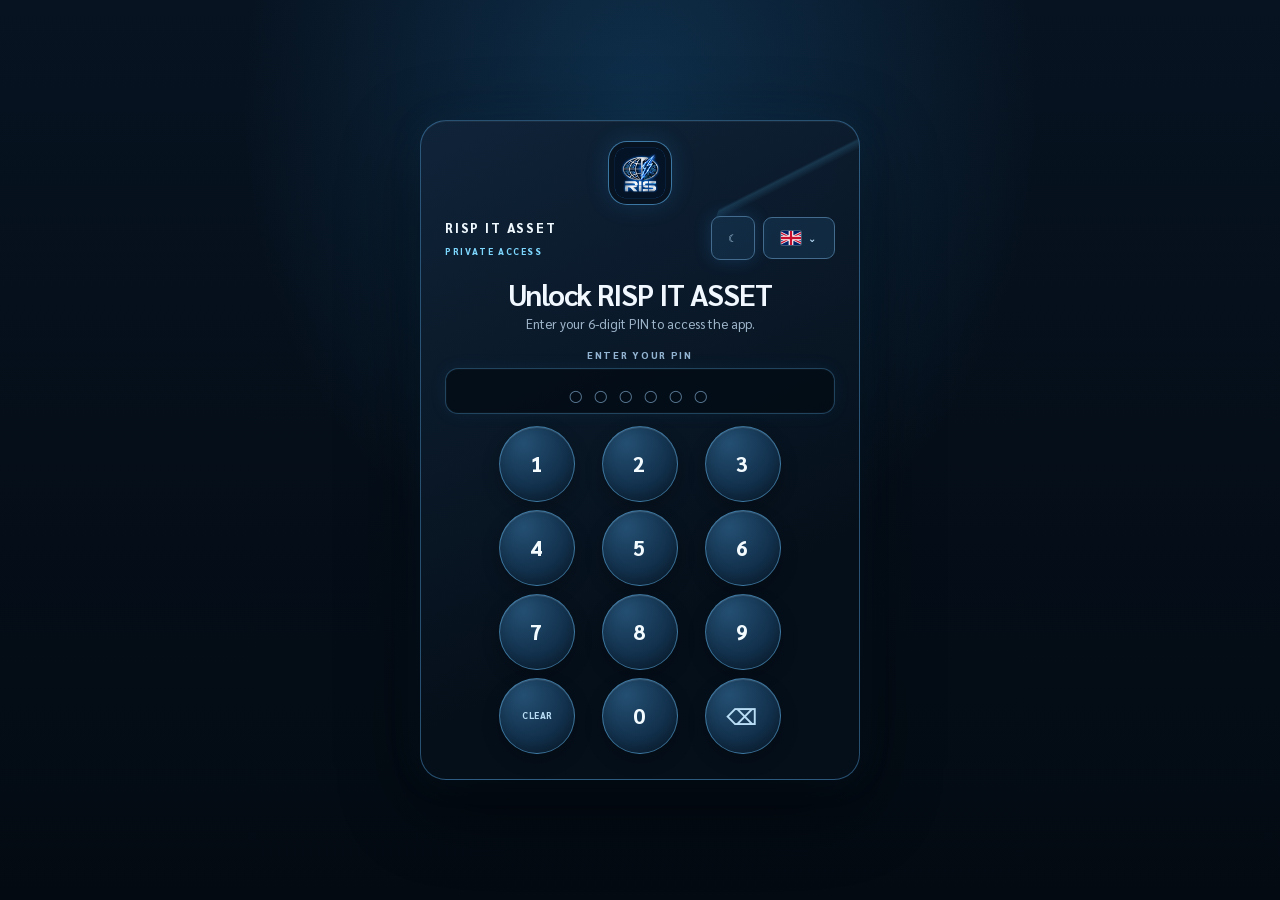
==== v7/index.html @ 81963bb4 "Add files via upload" ====
<!doctype html>
<html lang="en">
<head>
<link rel="preconnect" href="https://fonts.googleapis.com"><link rel="preconnect" href="https://fonts.gstatic.com" crossorigin><link href="https://fonts.googleapis.com/css2?family=Sarabun:wght@400;500;600;700;800&display=swap" rel="stylesheet">
  <meta charset="utf-8">
  <meta name="viewport" content="width=device-width,initial-scale=1,viewport-fit=cover,maximum-scale=1,user-scalable=no">
  <meta name="theme-color" content="#0b223d">
  <meta name="mobile-web-app-capable" content="yes">
  <meta name="apple-mobile-web-app-capable" content="yes">
  <meta name="apple-mobile-web-app-status-bar-style" content="black-translucent">
  <meta name="apple-mobile-web-app-title" content="RISP IT ASSET">
  <title>RISP IT ASSET</title>
  <link rel="manifest" href="./manifest.webmanifest?v=772">
  <link rel="icon" type="image/png" sizes="192x192" href="./icon-192.png">
  <link rel="apple-touch-icon" sizes="180x180" href="./apple-touch-icon.png">
  <link rel="stylesheet" href="./styles.css?v=7641">
</head>
<body>
  <div class="splash" id="splash">
    <div class="splash-grid"></div>
    <div class="splash-glow"></div>
    <div class="splash-mark"><img src="./icon-512.png" alt=""></div>
    <div class="splash-title">RISP IT ASSET</div>
    <div class="splash-sub">CONTROL • SUPPORT • MAINTAIN</div>
    <div class="splash-signal"><i></i><i></i><i></i><i></i><i></i></div>
    <div class="splash-credit">ENGINEERED BY NEWVANA</div>
  </div>


  <div class="app-lock-overlay" id="appLockOverlay" role="dialog" aria-modal="true" aria-labelledby="appLockTitle">
    <div class="app-lock-card">
      <img src="./icon-192.png" alt="RISP" class="app-lock-logo">
      <div class="app-lock-topline"><div class="app-lock-eyebrow"><strong>RISP IT ASSET</strong><span>PRIVATE ACCESS</span></div><div class="pin-top-actions"><button type="button" id="appLockThemeBtn" class="pin-theme-toggle" aria-label="Toggle theme">☀</button><div class="language-picker lock-language-picker"><button type="button" id="appLockLanguageBtn" aria-haspopup="true" aria-expanded="false"><span class="flag-icon flag-gb" aria-hidden="true"></span><span>⌄</span></button><div class="language-menu" id="appLockLanguageMenu" hidden><button type="button" data-app-lang="en"><span class="flag-icon flag-gb" aria-hidden="true"></span> English</button><button type="button" data-app-lang="th"><span class="flag-icon flag-th" aria-hidden="true"></span> ไทย</button></div></div></div></div>
      <h1 id="appLockTitle">Unlock IT Asset</h1>
      <p id="appLockDescription">Enter the IT access PIN once to open the app and view protected device credentials.</p>
      <form id="appLockForm" class="app-lock-form">
        <label for="appLockPin" id="appLockPinLabel">ENTER YOUR PIN</label>
        <input id="appLockPin" type="password" inputmode="none" autocomplete="off" maxlength="6" placeholder="○ ○ ○ ○ ○ ○" readonly required aria-label="Six digit access PIN">
        <div class="app-pin-keypad" id="appLockKeypad" aria-label="PIN keypad">
          <button type="button" data-pin-key="1">1</button><button type="button" data-pin-key="2">2</button><button type="button" data-pin-key="3">3</button>
          <button type="button" data-pin-key="4">4</button><button type="button" data-pin-key="5">5</button><button type="button" data-pin-key="6">6</button>
          <button type="button" data-pin-key="7">7</button><button type="button" data-pin-key="8">8</button><button type="button" data-pin-key="9">9</button>
          <button type="button" class="pin-key-action" data-pin-key="clear">CLEAR</button><button type="button" data-pin-key="0">0</button><button type="button" class="pin-key-action" data-pin-key="back">⌫</button>
        </div>
        <button type="submit" id="appUnlockButton">UNLOCK APP</button>
      </form>
      <div class="app-lock-error" id="appLockError" role="status"></div>
      <small>Access expires automatically. Do not share this PIN.</small>
    </div>
  </div>

  <div class="app">
    <header class="app-header">
      <button class="brand" type="button" data-route="home" aria-label="Home">
        <span class="brand-mark"><img src="./icon-192.png" alt="RISP"></span>
        <span class="brand-copy">
          <strong>RISP IT ASSET</strong>
          <small>CONTROL • SUPPORT • MAINTAIN</small><em class="brand-credit">ENGINEERED BY NEWVANA</em>
        </span>
        <span class="brand-live" aria-hidden="true">
          <b>⚡</b>
          <span class="signal-bars"><i></i><i></i><i></i><i></i><i></i></span>
        </span>
      </button>

      <div class="header-controls">
        <div class="language-picker" id="appLanguagePicker">
          <button class="theme-chip language-chip" id="appLanguageBtn" type="button" aria-haspopup="true" aria-expanded="false"><span id="appLanguageFlag" class="flag-icon flag-gb" aria-hidden="true"></span><span class="language-caret">⌄</span></button>
          <div class="language-menu" id="appLanguageMenu" hidden>
            <button type="button" data-app-lang="en"><span>🇬🇧</span> English</button>
            <button type="button" data-app-lang="th"><span>🇹🇭</span> ไทย</button>
          </div>
        </div>
        <button class="theme-chip" id="lockAppBtn" type="button" aria-label="Lock app">LOCK</button>
        <button class="theme-chip" id="appThemeBtn" type="button" aria-label="Toggle theme">☀</button>
        <button class="sync-chip" id="syncButton" type="button">
          <span class="sync-dot" id="syncDot"></span>
          <span id="syncText">CONNECT</span>
        </button>
      </div>
    </header>

    <main class="viewport">
      <section class="screen active" data-screen="home">
        <div class="home-hero">
          <div class="eyebrow"><span class="live-dot"></span> LIVE INVENTORY</div>
          <div class="hero-row">
            <div>
              <h1 id="heroCount">—</h1>
              <p>assets connected to RISP IT ASSET</p>
            </div>
            <div class="control-pill">CONTROL</div>
          </div>
        </div>

        <div class="stats-grid">
          <button class="stat-card" data-stat-filter="__ALL__">
            <small>TOTAL</small><b id="statTotal">—</b><span>All assets</span>
          </button>
          <button class="stat-card" data-stat-filter="Active">
            <small>ACTIVE</small><b id="statActive">—</b><span>Ready / in use</span>
          </button>
          <button class="stat-card" data-stat-filter="Repair">
            <small>ATTENTION</small><b id="statAttention">—</b><span>Repair / maintenance</span>
          </button>
          <button class="stat-card" data-stat-filter="__UNASSIGNED__">
            <small>UNASSIGNED</small><b id="statUnassigned">—</b><span>No owner</span>
          </button>
          <div class="stat-card value-stat-card" id="assetValueCard">
            <small id="assetValueLabel">PORTFOLIO VALUE • LIVE</small><b id="statValue">฿0</b><div class="value-spark"><i></i><i></i><i></i><i></i><i></i><i></i></div><div class="asset-value-breakdown-app" id="assetValueBreakdown"></div>
          </div>
        </div>

        <div class="mini-analytics" id="miniAnalytics" aria-label="Live inventory analytics"></div>

        <div class="section-head">
          <div><small>CATEGORIES</small><h2>Browse inventory</h2></div>
          <button type="button" class="text-button" id="clearFilterBtn">RESET</button>
        </div>
        <div class="category-rail" id="categoryRail">
          <button class="category-chip active" data-category="__ALL__">ALL</button>
        </div>

        <div class="sync-banner hidden" id="syncBanner">
          <div class="sync-banner-icon">!</div>
          <div>
            <b id="syncBannerTitle">V7 API not paired</b>
            <p id="syncBannerText">Tap SETUP and enter the V7 API deployment URL + connection key.</p>
          </div>
          <button id="openBackendBtn" type="button">SETUP</button>
        </div>

        <div class="section-head inventory-head">
          <div><small id="inventorySubtitle">INVENTORY</small><h2 id="inventoryTitle">All Devices</h2></div>
          <span class="count-badge" id="visibleCount">0</span>
        </div>
        <div class="asset-list skeleton-list" id="assetList">
          <div class="asset-skeleton"></div><div class="asset-skeleton"></div><div class="asset-skeleton"></div>
        </div>
        <div class="bottom-spacer"></div>
      </section>

      <section class="screen" data-screen="search">
        <div class="page-head">
          <div class="eyebrow">SEARCH INVENTORY</div>
          <h1>Find anything.</h1>
          <p>Asset Tag, serial number, brand, model, assigned user, department or Libib QR.</p>
        </div>
        <div class="search-box">
          <span>⌕</span>
          <input id="searchInput" type="search" placeholder="Search assets…" autocomplete="off" autocapitalize="off">
          <button type="button" id="clearSearchBtn">×</button>
        </div>
        <div class="search-meta"><span id="searchResultCount">0 results</span><span>LIVE CACHE</span></div>
        <div class="asset-list" id="searchResults"></div>
        <div class="empty-state hidden" id="searchEmpty">
          <div class="empty-icon">⌕</div><h3>No matching assets</h3><p>Try Asset Tag, Serial, Brand, Model or Assigned To.</p>
        </div>
        <div class="bottom-spacer"></div>
      </section>

      <section class="screen" data-screen="detail">
        <div class="detail-topbar">
          <button class="back-button" id="detailBack" type="button" aria-label="Back">‹</button>
          <div><small>LIVE ASSET PROFILE</small><b id="detailTopTag">Loading…</b></div>
          
        </div>

        <div class="detail-photo-shell" id="detailPhotoShell">
          <div class="detail-photo-fallback" id="detailPhotoFallback">IT</div>
          <img id="detailPhoto" alt="" hidden>
          <div class="detail-photo-shade"></div>
          <div class="detail-photo-copy">
            <span id="detailType">—</span><h1 id="detailTag">—</h1><p id="detailDevice">—</p>
            <div class="detail-brand-badge" id="detailBrandBadge"><span class="detail-brand-icon"><span>IT</span></span><span><small>MANUFACTURER</small><b>—</b></span></div>
          </div>
          <button class="photo-fab" id="changePhotoBtn" type="button" aria-label="Change photo">
            <svg viewBox="0 0 24 24" aria-hidden="true"><rect x="3" y="4.5" width="18" height="15" rx="2.2"></rect><circle cx="8.2" cy="9" r="1.6"></circle><path d="m5 17 4.4-4.5 3.1 3 2.4-2.3L19 17"></path></svg>
          </button>
        </div>

        <div class="detail-status-row">
          <button id="detailStatusCard" type="button"><small>STATUS</small><b id="detailStatus">—</b><span>CHANGE ›</span></button>
          <div><small>ASSIGNED TO</small><b id="detailAssigned">—</b></div>
        </div>

        <div class="detail-actions">
          <button id="editAssetBtn" type="button"><span>✎</span><b>Edit</b></button>
          <button id="copyAssetBtn" type="button"><span>⧉</span><b>Copy ID</b></button>
          <button id="refreshAssetBtn" type="button"><span>↻</span><b>Refresh</b></button>
          <button id="detailPrintQrBtn" type="button"><span>⌗</span><b>Print QR</b></button>
        </div>

        <div class="detail-section">
          <div class="section-head compact"><div><small>IDENTIFICATION</small><h2>Device information</h2></div></div>
          <div class="info-card">
            <button class="info-row copy-row" data-copy-id="dAssetId"><span>Asset ID</span><b id="dAssetId">—</b></button>
            <button class="info-row copy-row" data-copy-id="dSerial"><span>Serial Number</span><b id="dSerial">—</b></button>
            <button class="info-row copy-row" data-copy-id="dService"><span>Service Tag</span><b id="dService">—</b></button>
            <button class="info-row copy-row" data-copy-id="dLibib"><span>Libib / QR</span><b id="dLibib">—</b></button>
            <div class="qr-ready-row"><span class="qr-ready-dot"></span><b id="detailQrReady">QR READY • ASSET TAG</b></div>
          </div>
        </div>

        <div class="detail-section">
          <div class="section-head compact"><div><small>ASSIGNMENT</small><h2>Operational info</h2></div></div>
          <div class="info-card">
            <div class="info-row"><span>Department</span><b id="dDepartment">—</b></div>
            <div class="info-row"><span>Color</span><b id="dColor">—</b></div>
            <div class="info-row"><span>Purchase Date</span><b id="dPurchase">—</b></div>
            <div class="info-row"><span>Warranty</span><b id="dWarranty">—</b></div>
            <div class="info-row"><span>Cost</span><b id="dCost">—</b></div>
            <div class="info-row"><span>Updated</span><b id="dUpdated">—</b></div>
          </div>
        </div>

        <div class="detail-section maintenance-section" id="maintenanceSection">
          <div class="section-head compact"><div><small>SERVICE LOG</small><h2>Repair history</h2></div><button class="maintenance-add-btn" id="addMaintenanceBtn" type="button">＋ ADD RECORD</button></div>
          <div class="maintenance-summary" id="maintenanceSummary"><b>Loading service history…</b></div>
          <div class="maintenance-list" id="maintenanceList"><div class="maintenance-empty">No maintenance records loaded.</div></div>
        </div>

        <div class="detail-section" id="notesSection">
          <div class="section-head compact"><div><small>NOTES</small><h2>Asset notes</h2></div></div>
          <div class="notes-card" id="dNotes">—</div>
        </div>

        <section class="detail-section asset-credentials-section" id="assetCredentialsSection" hidden>
          <div class="section-head compact"><div><small>PRIVATE INFORMATION</small><h2>Account credentials</h2></div><span class="credential-live-state">UNLOCKED</span></div>
          <div class="asset-credentials-grid" id="assetCredentialRows"></div>
          <p class="credential-privacy-note">ข้อมูลนี้จะแสดงเฉพาะในช่วงที่ปลดล็อกแอป และจะถูกซ่อนเมื่อล็อกแอป</p>
        </section>
        <button class="danger-link" id="deleteAssetBtn" type="button">DELETE DEVICE</button>
        <div class="bottom-spacer"></div>
      </section>

      <section class="screen" data-screen="scan">
        <div class="page-head scan-head">
          <div class="eyebrow"><span class="live-dot"></span> QR SCANNER</div>
          <h1>Scan. Find. Control.</h1>
          <p>Use the rear camera, upload a QR image, or enter a code manually.</p>
        </div>
        <div class="scanner-shell" id="scannerShell">
          <video id="scannerVideo" playsinline muted></video>
          <canvas id="scannerCanvas" hidden></canvas>
          <div class="scanner-corners"><i></i><i></i><i></i><i></i></div>
          <div class="scanner-line" id="scannerLine"></div>
          <div class="scanner-mark" id="scannerMark" data-no-translate="1">QR</div>
          <div class="scanner-state" id="scannerState">SMART SCAN • READY</div>
          <div class="scanner-tech"><span>QR-ONLY</span><span>30 FPS</span><span>AUTO-RECOVER</span></div>
        </div>
        <div class="scan-actions">
          <button class="primary-button" id="startCameraBtn" type="button">START CAMERA</button>
          <label class="secondary-button file-button">UPLOAD QR<input id="qrImageInput" type="file" accept="image/*"></label>
          <button class="secondary-button scanner-flash" id="scannerFlashBtn" type="button" hidden>FLASH</button>
        </div>
        <div class="manual-scan">
          <input id="manualScanInput" type="text" placeholder="Libib / Asset Tag / Serial">
          <button id="manualScanBtn" type="button">FIND</button>
        </div>
        <div class="scan-result hidden" id="scanResult">
          <small>LAST SCAN</small><b id="scanResultValue">—</b><p id="scanResultText">—</p>
          <div class="scan-match hidden" id="scanMatch">
            <div class="scan-match-photo" id="scanMatchPhoto"><span>IT</span></div>
            <div class="scan-match-copy"><div class="scan-match-kicker"><small id="scanMatchType">DEVICE</small><span class="scan-match-status" id="scanMatchStatus">—</span></div><b id="scanMatchTag">—</b><p id="scanMatchDevice">—</p><span id="scanMatchAssigned">—</span></div>
            <div class="scan-match-details" id="scanMatchDetails" aria-label="Key device details">
              <div><small>ASSET ID</small><b id="scanDetailAssetId">—</b></div>
              <div><small>SERIAL NUMBER</small><b id="scanDetailSerial">—</b></div>
              <div><small>DEPARTMENT</small><b id="scanDetailDepartment">—</b></div>
              <div><small>PURCHASE DATE</small><b id="scanDetailPurchase">—</b></div>
              <div><small>WARRANTY</small><b id="scanDetailWarranty">—</b></div>
              <div><small>ASSET VALUE</small><b id="scanDetailCost">—</b></div>
              <div><small>LIBIB / QR</small><b id="scanDetailLibib">—</b></div>
            </div>
          </div>
          <div class="scan-result-actions">
            <button id="scanOpenBtn" type="button">OPEN DEVICE</button>
            <button id="scanAddBtn" type="button">ADD DEVICE</button>
          </div>
        </div>
        <div class="bottom-spacer"></div>
      </section>

      <section class="screen" data-screen="add">
        <div class="page-head">
          <div class="eyebrow">NEW ASSET</div>
          <h1>Add device.</h1>
          <p>Asset ID and QR are generated by the server. Add account credentials here if needed; the PIN is required only when viewing secrets later from Device Detail.</p>
        </div>
        <button class="scan-entry-button" id="addScanCodeBtn" type="button"><span>⌗</span><div><b>SCAN QR / LIBIB CODE</b><small>Open the scanner and return the code to this form</small></div><i>›</i></button>
        <form class="asset-form" id="addAssetForm">
          <div class="form-grid" id="addFormFields"></div>
          <div class="form-photo-card">
            <div><small>DEVICE PHOTO</small><b>Optional photo</b><p>Choose an existing photo from your phone or take a new one. The app compresses it before upload.</p></div>
            <div class="photo-choice-grid">
              <label class="photo-picker" aria-label="Upload device photo">UPLOAD PHOTO<input id="addPhotoLibraryInput" type="file" accept="image/*"></label>
              <label class="photo-picker" aria-label="Take device photo">TAKE PHOTO<input id="addPhotoCameraInput" type="file" accept="image/*" capture="environment"></label>
            </div>
            <button class="photo-ai-button" id="addPhotoAiBtn" type="button" disabled>REMOVE BACKGROUND — FAST</button>
            <img id="addPhotoPreview" alt="" hidden>
          </div>
          <button class="save-button" id="addSaveBtn" type="submit">＋ ADD DEVICE</button>
        </form>
        <div class="bottom-spacer"></div>
      </section>

      <section class="screen" data-screen="edit">
        <div class="detail-topbar">
          <button class="back-button" id="editBack" type="button">‹</button>
          <div><small>EDIT DEVICE</small><b id="editTopTag">—</b></div>
          <span class="control-pill tiny">SAFE EDIT</span>
        </div>
        <form class="asset-form" id="editAssetForm">
          <div class="form-grid" id="editFormFields"></div>
          <div class="form-photo-card edit-photo-card">
            <div><small>DEVICE PHOTO</small><b>Replace photo with Save Changes</b><p>Select from Photos or take a new picture.</p></div>
            <div class="photo-choice-grid">
              <label class="photo-picker" aria-label="Upload device photo">UPLOAD PHOTO<input id="editPhotoLibraryInput" type="file" accept="image/*"></label>
              <label class="photo-picker" aria-label="Take device photo">TAKE PHOTO<input id="editPhotoCameraInput" type="file" accept="image/*" capture="environment"></label>
            </div>
            <button class="photo-ai-button" id="editPhotoAiBtn" type="button" disabled>REMOVE BACKGROUND — FAST</button>
            <img id="editPhotoPreview" alt="" hidden>
          </div>
          <div class="immutable-note"><span>⌁</span><div><b>ASSET ID LOCKED</b><p id="editAssetIdText">—</p></div></div>
          <button class="save-button" id="editSaveBtn" type="submit">SAVE CHANGES</button>
          <button class="secondary-wide" id="editCancelBtn" type="button">CANCEL</button>
        </form>
        <div class="bottom-spacer"></div>
      </section>

      <section class="screen" data-screen="more">
        <div class="page-head">
          <div class="eyebrow">RISP IT ASSET</div>
          <h1>Control centre.</h1>
          <p>Connection, sync, Admin Web and system information.</p>
        </div>
        <div class="more-card">
          <button id="moreSyncBtn" type="button"><span class="more-icon">↻</span><div><b>Sync inventory</b><small>Pull fresh data from ASSET_DATABASE</small></div><i>›</i></button>
          <button id="moreConnectionBtn" type="button"><span class="more-icon">⚡</span><div><b>V7 API connection</b><small>Deployment URL and connection key</small></div><i>›</i></button>
          <button id="moreThemeBtn" type="button"><span class="more-icon">◐</span><div><b>Appearance</b><small id="themeModeLabel">Dark theme</small></div><i>›</i></button>
          <button id="changeAppPinBtn" type="button"><span class="more-icon">⌑</span><div><b>Change app passcode</b><small>Update the PIN used to unlock this app</small></div><i>›</i></button>
          <button id="openAdminWebBtn" type="button"><span class="more-icon">⌘</span><div><b>Open Admin Web</b><small>Private Admin + QR Label Studio</small></div><i>↗</i></button>
        </div>
        <div class="system-card">
          <div><small>APP</small><b>RISP IT ASSET V7</b></div>
          <div><small>MODE</small><b>FULL CONTROL</b></div>
          <div><small>BACKEND</small><b id="backendVersion">—</b></div>
          <div><small>ENGINEERED</small><b>NEWVANA</b></div>
        </div>
        <div class="safe-note">
          <span>🛡️</span><div><b>SPLIT-SECURITY BRIDGE</b><p>Normal asset data stays on the fast V7 bridge. Private credentials are fetched only after Super Admin proof and are never saved in the offline inventory cache.</p></div>
        </div>
        <div class="bottom-spacer"></div>
      </section>
    </main>



  <div class="pin-change-overlay hidden" id="pinChangeOverlay" role="dialog" aria-modal="true" aria-labelledby="pinChangeTitle">
    <form class="pin-change-card" id="pinChangeForm">
      <div class="pin-change-head"><div><small>SECURITY SETTINGS</small><h2 id="pinChangeTitle">Change app passcode</h2><p>Enter your current PIN, then choose a new 6–12 digit PIN.</p></div><button type="button" id="pinChangeClose" aria-label="Close">×</button></div>
      <label for="pinCurrent">CURRENT PIN</label>
      <input id="pinCurrent" type="password" inputmode="numeric" autocomplete="current-password" maxlength="12" required>
      <label for="pinNew">NEW PIN</label>
      <input id="pinNew" type="password" inputmode="numeric" autocomplete="new-password" minlength="6" maxlength="12" required>
      <label for="pinConfirm">CONFIRM NEW PIN</label>
      <input id="pinConfirm" type="password" inputmode="numeric" autocomplete="new-password" minlength="6" maxlength="12" required>
      <div class="pin-change-error" id="pinChangeError" role="status"></div>
      <div class="pin-change-actions"><button type="button" class="secondary-wide" id="pinChangeCancel">CANCEL</button><button type="submit" class="save-button" id="pinChangeSave">SAVE NEW PIN</button></div>
    </form>
  </div>

    <nav class="tabbar" aria-label="Main navigation">
      <button class="tab active" data-route="home" aria-label="Home">
        <svg viewBox="0 0 24 24"><path d="M3 10.5 12 3l9 7.5v9a1.5 1.5 0 0 1-1.5 1.5h-5v-6h-5v6h-5A1.5 1.5 0 0 1 3 19.5z"/></svg><small>HOME</small>
      </button>
      <button class="tab" data-route="search" aria-label="Search">
        <svg viewBox="0 0 24 24"><circle cx="10.8" cy="10.8" r="6.8"/><path d="m16 16 5 5"/></svg><small>SEARCH</small>
      </button>
      <button class="tab scan-tab" data-route="scan" aria-label="Scan QR">
        <span class="scan-icon"><svg viewBox="0 0 24 24"><path d="M4 8V4h4M16 4h4v4M20 16v4h-4M8 20H4v-4M8 8h2v2H8zM14 8h2v2h-2zM8 14h2v2H8zM14 14h2v2h-2z"/></svg></span><small>SCAN</small>
      </button>
      <button class="tab" data-route="add" aria-label="Add device">
        <svg viewBox="0 0 24 24"><path d="M12 5v14M5 12h14"/></svg><small>ADD</small>
      </button>
      <button class="tab" data-route="more" aria-label="More">
        <svg viewBox="0 0 24 24"><circle cx="5" cy="12" r="1.3"/><circle cx="12" cy="12" r="1.3"/><circle cx="19" cy="12" r="1.3"/></svg><small>MORE</small>
      </button>
    </nav>
  </div>

  <div class="sheet-backdrop" id="connectionSheet" aria-hidden="true">
    <div class="sheet connection-sheet">
      <div class="grabber"></div>
      <div class="connect-head"><div class="connect-icon">⚡</div><div><small>V7 SECURE API</small><h2>Connect inventory</h2></div></div>
      <p class="connect-copy">The API URL and connection key are saved only on this device. Updating the app does not normally require pairing again.</p>
      <label class="connect-field"><span>V7 API DEPLOYMENT URL</span><input id="apiUrlInput" type="url" inputmode="url" autocomplete="off" placeholder="https://script.google.com/macros/s/.../exec"></label>
      <label class="connect-field"><span>CONNECTION KEY</span><div class="key-field"><input id="apiKeyInput" type="password" autocomplete="off" placeholder="Paste your connection key"><button id="toggleKeyBtn" type="button">SHOW</button></div></label>
      <div class="connect-note"><b>FULL CONTROL • SPLIT SECURITY</b><p>Normal inventory uses the standard bridge. Private credentials require a separate short-lived Super Admin unlock.</p></div>
      <div class="connect-actions"><button class="sheet-secondary" id="closeConnectionBtn" type="button">CANCEL</button><button class="sheet-primary" id="saveConnectionBtn" type="button">SAVE & CONNECT</button></div>
      <button class="disconnect-link" id="disconnectBtn" type="button">Forget saved connection</button>
    </div>
  </div>

  <div class="sheet-backdrop" id="statusSheet" aria-hidden="true">
    <div class="sheet">
      <div class="grabber"></div>
      <div class="sheet-title"><small>QUICK CONTROL</small><h2>Change status</h2><p id="statusAssetLabel">—</p></div>
      <div class="status-options" id="statusOptions"></div>
      <button class="sheet-secondary full" id="closeStatusBtn" type="button">CANCEL</button>
    </div>
  </div>

  <div class="sheet-backdrop" id="photoSheet" aria-hidden="true">
    <div class="sheet">
      <div class="grabber"></div>
      <div class="sheet-title"><small>DEVICE PHOTO</small><h2>Change photo</h2><p id="photoAssetLabel">Choose a photo or take one with the camera.</p></div>
      <div class="photo-preview-shell"><img id="photoPreview" alt="" hidden><div id="photoPreviewEmpty">PHOTO PREVIEW</div></div>
      <div class="photo-choice-grid sheet-photo-choices">
        <label class="sheet-primary file-button big">UPLOAD PHOTO<input id="detailPhotoLibraryInput" type="file" accept="image/*"></label>
        <label class="sheet-primary file-button big">TAKE PHOTO<input id="detailPhotoCameraInput" type="file" accept="image/*" capture="environment"></label>
      </div>
      <button class="photo-ai-button" id="detailPhotoAiBtn" type="button" disabled>REMOVE BACKGROUND — FAST</button>
      <div class="connect-actions"><button class="sheet-secondary" id="closePhotoBtn" type="button">CANCEL</button><button class="sheet-primary" id="savePhotoBtn" type="button" disabled>SAVE PHOTO</button></div>
    </div>
  </div>

  <div class="sheet-backdrop" id="deleteSheet" aria-hidden="true">
    <div class="sheet danger-sheet">
      <div class="grabber"></div>
      <div class="danger-icon">!</div>
      <div class="sheet-title center"><small>PERMANENT ACTION</small><h2>Delete device?</h2><p id="deleteAssetLabel">—</p></div>
      <p class="danger-copy">This removes the database row and trashes its asset photo. This cannot be undone from the app.</p>
      <div class="connect-actions"><button class="sheet-secondary" id="cancelDeleteBtn" type="button">CANCEL</button><button class="delete-button" id="confirmDeleteBtn" type="button">DELETE DEVICE</button></div>
    </div>
  </div>


  <div class="sheet-backdrop" id="generatedQrSheet" aria-hidden="true">
    <div class="sheet qr-ready-sheet">
      <div class="grabber"></div>
      <div class="connect-head"><div class="connect-icon">⌗</div><div><small>CANONICAL QR</small><h2>QR label ready</h2></div></div>
      <p class="connect-copy">This QR uses the immutable Asset ID — not Libib, Serial or a reusable text value — so it cannot silently jump to another device.</p>
      <div class="generated-qr-card" id="generatedQrCard">
        <div class="generated-qr-code" id="generatedQrCode"></div>
        <div class="generated-qr-copy"><div class="generated-qr-brand"><img src="./icon-192.png" alt="RISP"><small>RISP IT ASSET</small></div><h3 id="generatedQrTag">—</h3><p id="generatedQrMeta">—</p><p class="generated-qr-identity" id="generatedQrIdentity">—</p><p class="generated-qr-serial-info" id="generatedQrSerialInfo">—</p><p class="generated-qr-assigned" id="generatedQrAssigned" hidden></p><p class="generated-qr-credential-line" id="generatedQrSerial">—</p><p class="generated-qr-credential-line" id="generatedQrId">—</p><p class="generated-qr-payload" id="generatedQrPayload">—</p></div>
      </div>
      <p class="qr-identity-note">Legacy Libib / Asset Tag QR codes remain supported, but ambiguous legacy codes are blocked instead of opening the wrong asset.</p>
      <label class="qr-copy-control-app" for="generatedQrCopies"><span>COPIES</span><input id="generatedQrCopies" type="number" min="1" max="99" step="1" value="1" inputmode="numeric" aria-label="Number of QR label copies"></label>
      <label class="qr-assigned-toggle-app" id="generatedQrAssignedToggleWrap" hidden><input type="checkbox" id="generatedQrIncludeAssigned"><span>Include assigned person on label</span></label>
      <div class="qr-print-options"><button class="sheet-primary" id="generatedQrPrintBtn" type="button">QR ONLY</button><button class="sheet-primary" id="generatedQrCredentialsBtn" type="button">QR + USERNAME PASSWORD</button><button class="sheet-primary" id="generatedCredentialsOnlyBtn" type="button">USERNAME PASSWORD ONLY</button></div>
      <div class="connect-actions"><button class="sheet-secondary" id="generatedQrCancelBtn" type="button">← BACK TO DEVICE</button></div>
    </div>
  </div>

  <div id="qrPrintPortal" hidden aria-hidden="true"></div>
  <div id="credentialPrintPortal" hidden aria-hidden="true"></div>

  <div class="sheet-backdrop" id="credentialOnlyPreviewSheet" aria-hidden="true">
    <div class="sheet credential-only-preview-sheet">
      <div class="grabber"></div>
      <div class="connect-head"><div class="connect-icon">☷</div><div><small>USERNAME / PASSWORD LABEL</small><h2>Sticker ready</h2></div></div>
      <p class="connect-copy">Review the complete username and password before printing.</p>
      <div class="credential-only-sticker" id="credentialOnlySticker"></div>
      <label class="qr-copy-control-app" for="credentialOnlyCopies"><span>COPIES</span><input id="credentialOnlyCopies" type="number" min="1" max="99" value="1" inputmode="numeric"></label>
      <div class="connect-actions"><button class="sheet-secondary" id="credentialOnlyBackBtn" type="button">← BACK</button><button class="sheet-primary" id="credentialOnlyPrintBtn" type="button">PRINT USER / PASSWORD</button></div>
    </div>
  </div>

  <div class="sheet-backdrop" id="credentialSheet" aria-hidden="true">
    <div class="sheet credential-sheet">
      <div class="grabber"></div>
      <div class="connect-head"><div class="connect-icon">🔐</div><div><small>SUPER ADMIN</small><h2>Private credentials</h2></div></div>
      <p class="connect-copy" id="credentialSheetCopy">Enter your Super Admin PIN once. The unlocked session expires automatically and is not written to local storage.</p>
      <div id="credentialUnlockPane">
        <label class="connect-field"><span>SUPER ADMIN PIN</span><div class="key-field"><input id="credentialPinInput" type="password" inputmode="numeric" autocomplete="one-time-code" placeholder="6-digit PIN" maxlength="6"><button id="toggleCredentialPinBtn" type="button">SHOW</button></div></label>
        <div class="connect-actions"><button class="sheet-secondary" id="closeCredentialBtn" type="button">CANCEL</button><button class="sheet-primary" id="unlockCredentialBtn" type="button">UNLOCK</button></div>
      </div>
      <div id="credentialDataPane" hidden>
        <div class="credential-grid" id="credentialGrid"></div>
        <div class="connect-actions"><button class="sheet-secondary" id="lockCredentialBtn" type="button">LOCK</button><button class="sheet-primary" id="closeCredentialDataBtn" type="button">DONE</button></div>
      </div>
    </div>
  </div>

  <div class="sheet-backdrop" id="credentialAccountSheet" aria-hidden="true">
    <div class="sheet credential-account-sheet">
      <div class="grabber"></div>
      <div class="connect-head"><div class="connect-icon">☷</div><div><small>LOCAL ACCOUNT</small><h2>Choose account to print</h2></div></div>
      <p class="connect-copy" id="credentialAccountCopy">This laptop has more than one matching Local Username / Local Password pair.</p>
      <div class="credential-account-options" id="credentialAccountOptions"></div>
      <div class="connect-actions"><button class="sheet-secondary" id="cancelCredentialAccountBtn" type="button">CANCEL</button><button class="sheet-primary" id="useCredentialAccountBtn" type="button">PRINT THIS ACCOUNT</button></div>
    </div>
  </div>

  <div class="sheet-backdrop" id="maintenanceSheet" aria-hidden="true">
    <div class="sheet maintenance-sheet">
      <div class="grabber"></div>
      <div class="connect-head"><div class="connect-icon maintenance-tool-icon" aria-hidden="true"><svg viewBox="0 0 24 24"><path d="M14.2 6.2a5 5 0 0 0-6.6 6.6L3 17.4 6.6 21l4.6-4.6a5 5 0 0 0 6.6-6.6l-3 3-3.2-3.2 2.6-3.4Z"/><path d="m14.5 5.5 4-2 2 2-2 4"/></svg></div><div><small>SERVICE LOG</small><h2 id="maintenanceFormTitle">Add repair record</h2></div><button type="button" class="sheet-close-btn" id="closeMaintenanceBtn" aria-label="Close maintenance form">×</button></div>
      <p class="connect-copy">Saved to the shared asset history.</p>
      <form id="maintenanceForm" class="maintenance-form">
        <div class="maintenance-form-grid maintenance-paired-fields">
          <label class="connect-field"><span>TYPE</span><small class="field-hint">Select the type of service activity.</small><select id="mntType" required><option>Repair</option><option>Maintenance</option><option>Inspection</option><option>Warranty Claim</option><option>Replacement</option></select></label>
          <label class="connect-field"><span>REPORTED DATE</span><small class="field-hint">Date the issue was reported.</small><input id="mntReported" type="date" required></label>
          <label class="connect-field"><span>SENT DATE</span><small class="field-hint">Date the device was sent for service.</small><input id="mntSent" type="date" aria-label="Sent date / วันที่ส่งซ่อม"></label>
          <label class="connect-field"><span>RETURN DATE</span><small class="field-hint">Date the device was returned.</small><input id="mntReturn" type="date" aria-label="Return date / วันที่รับคืน"></label>
          <label class="connect-field"><span>SHOP / SERVICE CENTER</span><small class="field-hint">Name of the repair shop or service center.</small><input id="mntVendor" maxlength="200" placeholder="e.g. Dell Service Center"></label>
          <label class="connect-field"><span>STATUS</span><small class="field-hint">Choose the current repair status.</small><select id="mntStatus"><option>Completed</option><option>In Progress</option><option>Waiting for Parts</option><option>Sent to Service Center</option><option>Unresolved</option></select></label>
          <label class="connect-field"><span>CONTACT / TECHNICIAN</span><small class="field-hint">Technician or contact person.</small><input id="mntContact" maxlength="200" placeholder="Technician or contact person"></label>
          <label class="connect-field"><span>PROBLEM / REASON</span><small class="field-hint">Describe the fault or reason for service.</small><textarea id="mntProblem" required rows="2" placeholder="Describe the fault or reason for inspection"></textarea></label>
          <label class="connect-field"><span>DIAGNOSIS</span><small class="field-hint">What the shop or technician found.</small><textarea id="mntDiagnosis" rows="2" placeholder="What did the shop / technician find?"></textarea></label>
          <label class="connect-field"><span>REPAIR / ACTION TAKEN</span><small class="field-hint">Work completed or checks performed.</small><textarea id="mntAction" rows="2" placeholder="What was repaired, replaced or checked?"></textarea></label>
          <label class="connect-field"><span>PARTS REPLACED</span><small class="field-hint">Parts or components replaced, if any.</small><input id="mntParts" placeholder="Part name / model"></label>
        </div>
        <div class="maintenance-form-grid">
          <label class="connect-field"><span>PARTS COST (THB)</span><input id="mntPartsCost" type="number" min="0" step="0.01" value="0" inputmode="decimal"></label>
          <label class="connect-field"><span>LABOR COST (THB)</span><input id="mntLaborCost" type="number" min="0" step="0.01" value="0" inputmode="decimal"></label>
        </div>
        <label class="connect-field"><span>PHOTOS (BEFORE / AFTER)</span><input id="mntPhotos" type="file" accept="image/*" multiple></label>
        <label class="connect-field"><span>INVOICE / QUOTATION / DOCUMENTS</span><input id="mntDocuments" type="file" accept="image/*,.pdf,application/pdf" multiple></label>
        <label class="connect-field"><span>NOTES</span><textarea id="mntNotes" rows="2" placeholder="Additional notes"></textarea></label>
        <div class="connect-actions"><button class="sheet-secondary" id="cancelMaintenanceBtn" type="button">CANCEL</button><button class="sheet-primary" id="saveMaintenanceBtn" type="submit">SAVE RECORD</button></div>
      </form>
    </div>
  </div>

  <div class="toast" id="toast"></div>
  <script src="https://cdn.jsdelivr.net/npm/qr-scanner@1.4.2/qr-scanner.legacy.min.js"></script>
  <script src="https://cdn.jsdelivr.net/npm/jsqr@1.4.0/dist/jsQR.js"></script>
  <script src="https://cdn.jsdelivr.net/npm/qrcodejs@1.0.0/qrcode.min.js"></script>
  <script src="./photo-tools.js?v=7641"></script>
  <script src="./app.js?v=7641"></script>
</body>
</html>
---- v7/styles.css ----
:root{
  --bg:#050b14;--bg2:#07111d;--panel:#091522;--panel2:#0b1827;--line:#1b344d;--line2:#254b70;
  --text:#edf6ff;--muted:#7890a8;--muted2:#5f7892;--blue:#5aaeff;--blue2:#1e5fa3;--green:#54ee87;
  --orange:#ffad3b;--red:#ff5d67;--safe-top:env(safe-area-inset-top,0px);--safe-bottom:env(safe-area-inset-bottom,0px);
  --header-h:74px;--tab-h:58px;font-family:Inter,-apple-system,BlinkMacSystemFont,"Segoe UI",Roboto,Arial,sans-serif
}
*{box-sizing:border-box;-webkit-tap-highlight-color:transparent}html,body{margin:0;min-height:100%;background:#02060b;color:var(--text)}body{overflow:hidden}button,input,select,textarea{font:inherit}button{color:inherit}.hidden{display:none!important}.app{position:fixed;inset:0;background:linear-gradient(180deg,#07111d 0,#050b14 48%,#040a12 100%);display:grid;grid-template-rows:auto 1fr auto;overflow:hidden}

/* Header: web-brand language, app proportions */
.app-header{height:calc(var(--header-h) + var(--safe-top));padding:calc(8px + var(--safe-top)) 12px 8px;display:flex;align-items:center;justify-content:space-between;gap:8px;border-bottom:1px solid rgba(95,151,205,.14);background:rgba(4,9,16,.93);backdrop-filter:blur(22px);z-index:40;box-shadow:0 8px 28px rgba(0,0,0,.18)}
.brand{min-width:0;display:grid;grid-template-columns:50px minmax(0,1fr) auto;align-items:center;gap:10px;border:0;background:none;padding:0;text-align:left;cursor:pointer}.brand-mark{width:50px;height:50px;border-radius:14px;padding:5px;display:grid;place-items:center;position:relative;overflow:hidden;background:linear-gradient(145deg,#07111d,#0b223c);border:1px solid #173b5e;box-shadow:0 0 0 1px rgba(255,255,255,.025) inset,0 10px 26px rgba(0,0,0,.3),0 0 24px rgba(46,132,220,.12)}.brand-mark:before{content:"";position:absolute;inset:-60% -35%;background:linear-gradient(105deg,transparent 38%,rgba(133,201,255,.24) 49%,transparent 58%);transform:translateX(-70%) rotate(6deg);animation:brandSweep 5.2s ease-in-out infinite}.brand-mark:after{content:"";position:absolute;inset:3px;border:1px solid rgba(92,160,226,.12);border-radius:11px;box-shadow:0 0 16px rgba(32,111,190,.1) inset}.brand-mark img{width:100%;height:100%;object-fit:contain;position:relative;z-index:1;filter:drop-shadow(0 0 7px rgba(76,151,224,.28))}@keyframes brandSweep{0%,58%{transform:translateX(-85%) rotate(6deg)}78%,100%{transform:translateX(85%) rotate(6deg)}}
.brand-copy{min-width:0}.brand-copy strong{display:block;font-size:14px;letter-spacing:.11em;line-height:1.1;white-space:nowrap;font-weight:900}.brand-copy small{display:block;margin-top:6px;color:#8198ae;font-size:6.7px;letter-spacing:.17em;font-weight:900;white-space:nowrap}.brand-credit{display:block;margin-top:3px;color:#69aeea;font-style:normal;font-size:5.7px;letter-spacing:.14em;font-weight:850;white-space:nowrap}.brand-live{display:flex;align-items:center;gap:6px;margin-left:3px}.brand-live>b{font-size:13px;color:#ffb548;filter:drop-shadow(0 0 6px rgba(255,157,43,.55));animation:boltPulse 1.8s ease-in-out infinite}@keyframes boltPulse{50%{opacity:.48;transform:scale(.9)}}.signal-bars{height:23px;display:flex;gap:2px;align-items:flex-end;transform:skew(-8deg)}.signal-bars i{width:3px;border-radius:3px;background:#9fdc1f;box-shadow:0 0 7px rgba(159,220,31,.48);animation:signal 1.4s ease-in-out infinite}.signal-bars i:nth-child(1){height:7px}.signal-bars i:nth-child(2){height:13px;animation-delay:.12s}.signal-bars i:nth-child(3){height:20px;animation-delay:.24s}.signal-bars i:nth-child(4){height:15px;animation-delay:.36s}.signal-bars i:nth-child(5){height:22px;animation-delay:.48s}@keyframes signal{0%,100%{opacity:.52}50%{opacity:1;filter:brightness(1.4)}}
.sync-chip{height:38px;min-width:78px;padding:0 11px;border-radius:999px;border:1px solid #234a6d;background:#071522;display:flex;align-items:center;justify-content:center;gap:8px;font-size:7.5px;letter-spacing:.12em;font-weight:900;white-space:nowrap}.sync-dot{width:7px;height:7px;border-radius:50%;background:#65809a}.sync-chip.connected{border-color:#286348;background:#081b16}.sync-chip.connected .sync-dot{background:var(--green);box-shadow:0 0 10px rgba(84,238,135,.78)}.sync-chip.syncing .sync-dot{background:#69b9ff;box-shadow:0 0 9px rgba(79,169,255,.6);animation:pulse 1s infinite}.sync-chip.error{border-color:#70404a}.sync-chip.error .sync-dot{background:var(--red)}@keyframes pulse{50%{opacity:.3}}

.viewport{position:relative;overflow:hidden}.screen{position:absolute;inset:0;overflow-y:auto;overscroll-behavior:contain;padding:18px 16px calc(20px + var(--safe-bottom));opacity:0;pointer-events:none;transform:translateX(8px);transition:opacity .16s ease,transform .16s ease}.screen.active{opacity:1;pointer-events:auto;transform:none}.home-hero{padding:7px 4px 4px}.eyebrow{display:flex;align-items:center;gap:7px;color:#7da4ca;font-size:7.5px;letter-spacing:.18em;font-weight:900}.live-dot{width:8px;height:8px;border-radius:50%;background:var(--green);box-shadow:0 0 10px rgba(84,238,135,.8)}.hero-row{display:flex;justify-content:space-between;align-items:flex-end;gap:16px;margin-top:14px}.hero-row h1{font-size:54px;line-height:.95;letter-spacing:-.06em;margin:0}.hero-row p{font-size:11px;color:#8699ad;margin:10px 0 0}.control-pill{border:1px solid #315b82;background:#0a1928;color:#9fc6ea;border-radius:999px;padding:9px 12px;font-size:7px;letter-spacing:.16em;font-weight:900}.control-pill.tiny{padding:7px 9px;font-size:6px}.stats-grid{display:grid;grid-template-columns:1fr 1fr;gap:9px;margin-top:16px}.stat-card{min-height:110px;border:1px solid #1e3a54;border-radius:18px;background:linear-gradient(145deg,#0a1725,#091522);padding:15px;text-align:left}.stat-card small{display:block;color:#6584a2;font-size:7px;letter-spacing:.17em;font-weight:900}.stat-card b{display:block;font-size:31px;letter-spacing:-.045em;margin-top:13px}.stat-card span{display:block;color:#70869c;font-size:8px;margin-top:6px}.section-head{display:flex;align-items:flex-end;justify-content:space-between;gap:12px;margin:24px 3px 11px}.section-head small{display:block;font-size:7px;color:#6786a5;letter-spacing:.18em;font-weight:900}.section-head h2{font-size:20px;letter-spacing:-.035em;margin:6px 0 0}.section-head.compact{margin-top:18px}.text-button{border:0;background:none;color:#7195b9;font-size:7px;font-weight:900;letter-spacing:.13em}.category-rail{display:flex;gap:8px;overflow-x:auto;padding:2px 2px 5px;scrollbar-width:none}.category-rail::-webkit-scrollbar{display:none}.category-chip{flex:0 0 auto;height:40px;padding:0 16px;border-radius:999px;border:1px solid #254564;background:#081522;color:#7692ad;font-size:8px;letter-spacing:.12em;font-weight:900}.category-chip.active{background:#e5f2ff;color:#06101c;border-color:#e5f2ff}.count-badge{min-width:38px;height:30px;border:1px solid #2b4d6d;border-radius:999px;display:grid;place-items:center;color:#a2c0dd;font-size:9px;font-weight:900}.sync-banner{display:grid;grid-template-columns:auto 1fr auto;align-items:center;gap:11px;border:1px solid #70491d;background:#201509;border-radius:15px;padding:11px 12px;margin-top:16px}.sync-banner-icon{width:33px;height:33px;border-radius:11px;background:#704214;display:grid;place-items:center;color:#ffc074;font-weight:900}.sync-banner b{font-size:9px}.sync-banner p{font-size:7.5px;color:#c89865;line-height:1.4;margin:4px 0 0}.sync-banner button{height:34px;border:1px solid #875a2a;background:#28190b;border-radius:10px;color:#ffc785;font-size:7px;font-weight:900}

.asset-list{display:grid;gap:8px}.asset-card{width:100%;min-height:120px;display:grid;grid-template-columns:118px minmax(0,1fr) auto;gap:12px;align-items:center;border:1px solid #1e3a53;background:linear-gradient(145deg,#0a1725,#07131f);border-radius:19px;padding:9px;text-align:left}.asset-photo{width:118px;height:100px;border-radius:14px;overflow:hidden;background:#0e2134;position:relative;display:grid;place-items:center}.asset-photo img{width:100%;height:100%;object-fit:contain;padding:6px;box-sizing:border-box;background:linear-gradient(145deg,#0f2437,#0a1725)}.photo-fallback{font-size:9px;letter-spacing:.12em;font-weight:900;color:#53789b}.asset-kicker{font-size:7px;letter-spacing:.15em;color:#6f8dac;font-weight:900}.asset-tag{font-size:20px;font-weight:900;margin-top:5px;white-space:nowrap;overflow:hidden;text-overflow:ellipsis}.asset-device{font-size:10px;color:#8194a8;margin-top:4px;white-space:nowrap;overflow:hidden;text-overflow:ellipsis}.asset-assigned{font-size:6.5px;color:#5e7a95;letter-spacing:.12em;margin-top:11px}.asset-assigned b{display:block;color:#dce9f5;font-size:11px;letter-spacing:0;margin-top:3px;white-space:nowrap;overflow:hidden;text-overflow:ellipsis}.asset-side{align-self:stretch;display:flex;flex-direction:column;align-items:flex-end;justify-content:space-between;padding:7px 2px 7px 0}.status-pill{border-radius:999px;border:1px solid #31506e;background:#0c1a28;color:#8ba5bc;padding:7px 9px;font-size:7px;font-weight:900;white-space:nowrap}.status-pill.active{border-color:#236846;color:#6be494;background:#0b2118}.status-pill.repair{border-color:#7a5723;color:#ffc164;background:#211608}.status-pill.inactive{border-color:#6c3440;color:#ff8590;background:#211013}.chev{font-size:28px;color:#4d7091}.asset-skeleton{height:120px;border-radius:19px;background:linear-gradient(95deg,#091522 25%,#10243a 42%,#091522 60%);background-size:260% 100%;animation:skeleton 1.4s infinite}@keyframes skeleton{to{background-position:-160% 0}}
.page-head{padding:7px 3px 15px}.page-head h1{font-size:34px;letter-spacing:-.055em;margin:10px 0 8px}.page-head p{font-size:10px;line-height:1.55;color:#8194a7;margin:0}.search-box{height:50px;border:1px solid #24445f;border-radius:15px;background:#081522;display:grid;grid-template-columns:auto 1fr auto;align-items:center;gap:8px;padding:0 10px}.search-box>span{font-size:21px;color:#6c8dac}.search-box input{min-width:0;border:0;outline:none;background:none;color:#fff;font-size:13px}.search-box input::placeholder{color:#536b83}.search-box button{width:29px;height:29px;border:0;border-radius:50%;background:#11253a;color:#7c96ae;font-size:18px}.search-meta{display:flex;justify-content:space-between;padding:10px 4px 9px;color:#5f7892;font-size:7px;font-weight:900;letter-spacing:.11em}.empty-state{text-align:center;padding:52px 30px;color:#7890a8}.empty-icon{width:58px;height:58px;border:1px solid #27445f;border-radius:18px;display:grid;place-items:center;margin:0 auto 14px;font-size:25px;background:#0a1725}.empty-state h3{font-size:14px;color:#d9e4ef;margin:0 0 7px}.empty-state p{font-size:10px;line-height:1.55;margin:0}

.detail-topbar{display:grid;grid-template-columns:auto 1fr auto;align-items:center;gap:10px;margin-bottom:12px}.back-button,.icon-action{width:40px;height:40px;border-radius:13px;border:1px solid #23415e;background:#0b1827}.back-button{font-size:31px;line-height:1}.icon-action{font-size:17px;letter-spacing:.08em}.detail-topbar small{display:block;font-size:7px;letter-spacing:.13em;color:#607e9b;font-weight:900}.detail-topbar b{display:block;font-size:12px;margin-top:2px;white-space:nowrap;overflow:hidden;text-overflow:ellipsis}.detail-photo-shell{height:270px;border-radius:22px;overflow:hidden;position:relative;background:radial-gradient(circle at center,#153859,#08131f);border:1px solid #203b55}.detail-photo-shell img{width:100%;height:100%;object-fit:contain;padding:10px;box-sizing:border-box;background:radial-gradient(circle at center,#153859,#08131f)}.detail-photo-fallback{position:absolute;inset:0;display:grid;place-items:center;color:#5f83a6;font-size:30px;font-weight:900;letter-spacing:.08em}.detail-photo-shade{position:absolute;inset:0;background:linear-gradient(180deg,transparent 38%,rgba(3,8,14,.92) 100%)}.detail-photo-copy{position:absolute;left:16px;right:64px;bottom:15px}.detail-photo-copy span{font-size:8px;font-weight:900;letter-spacing:.13em;color:#8fb2d6}.detail-photo-copy h1{font-size:27px;letter-spacing:-.04em;margin:4px 0 2px}.detail-photo-copy p{font-size:10px;color:#a3b5c7;margin:0}.photo-fab{position:absolute;right:14px;bottom:14px;width:42px;height:42px;border-radius:14px;border:1px solid #4779a8;background:rgba(9,28,46,.9);font-size:22px}.detail-status-row{display:grid;grid-template-columns:.82fr 1.18fr;gap:8px;margin-top:8px}.detail-status-row>button,.detail-status-row>div{min-height:67px;border:1px solid #1c344c;background:#0a1624;border-radius:14px;padding:12px;text-align:left}.detail-status-row small{display:block;font-size:7px;color:#607c98;font-weight:900;letter-spacing:.12em}.detail-status-row b{display:block;margin-top:6px;font-size:12px;white-space:nowrap;overflow:hidden;text-overflow:ellipsis}.detail-status-row button span{display:block;margin-top:5px;color:#6493bd;font-size:6px;font-weight:900;letter-spacing:.12em}.detail-actions{display:grid;grid-template-columns:repeat(3,1fr);gap:8px;margin-top:8px}.detail-actions button{height:58px;border:1px solid #1f3c57;background:#091522;border-radius:14px;display:flex;flex-direction:column;align-items:center;justify-content:center;gap:3px}.detail-actions span{font-size:18px;color:#83b8e8}.detail-actions b{font-size:7px;letter-spacing:.08em}.detail-section{margin-top:18px}.info-card{border:1px solid #1c334a;border-radius:17px;background:#091522;overflow:hidden}.info-row{width:100%;min-height:49px;padding:10px 13px;display:grid;grid-template-columns:38% 62%;align-items:center;border:0;border-bottom:1px solid #14283b;background:none;text-align:left}.info-row:last-child{border-bottom:0}.info-row span{font-size:8px;color:#67829d;font-weight:800}.info-row b{text-align:right;font-size:10px;font-weight:800;word-break:break-word}.copy-row:active{background:#0c1d2d}.notes-card{border:1px solid #1c334a;border-radius:17px;background:#091522;padding:14px;color:#b8c7d6;font-size:10px;line-height:1.6;white-space:pre-wrap}.safe-note{margin-top:14px;border:1px solid #1f3e36;background:#091a16;border-radius:15px;padding:12px;display:flex;gap:10px}.safe-note>span{font-size:20px}.safe-note b{font-size:8px;color:#72d89a;letter-spacing:.09em}.safe-note p{font-size:8px;color:#638a73;line-height:1.45;margin:4px 0 0}.danger-link{width:100%;height:46px;margin-top:12px;border:1px solid #5a2e38;background:#1b0c10;color:#ff7b87;border-radius:14px;font-size:8px;font-weight:900;letter-spacing:.12em}

/* Scanner */
.scan-head{text-align:center}.scan-head .eyebrow{justify-content:center}.scanner-shell{height:min(72vw,350px);max-height:350px;border:1px solid #20415f;border-radius:24px;background:radial-gradient(circle at center,rgba(22,66,108,.38),transparent 55%),#07111d;position:relative;overflow:hidden;display:grid;place-items:center}.scanner-shell video{position:absolute;inset:0;width:100%;height:100%;object-fit:cover;opacity:.92}.scanner-corners i{position:absolute;width:48px;height:48px;border-color:#75b7f6;z-index:3}.scanner-corners i:nth-child(1){left:22px;top:22px;border-left:3px solid;border-top:3px solid;border-radius:12px 0 0}.scanner-corners i:nth-child(2){right:22px;top:22px;border-right:3px solid;border-top:3px solid;border-radius:0 12px 0 0}.scanner-corners i:nth-child(3){left:22px;bottom:22px;border-left:3px solid;border-bottom:3px solid;border-radius:0 0 0 12px}.scanner-corners i:nth-child(4){right:22px;bottom:22px;border-right:3px solid;border-bottom:3px solid;border-radius:0 0 12px}.scanner-line{position:absolute;left:32px;right:32px;height:1px;background:#77b8ff;box-shadow:0 0 18px #4ba1ff;animation:scan 2.4s ease-in-out infinite;z-index:2}@keyframes scan{0%,100%{top:29%}50%{top:71%}}.scanner-mark{width:74px;height:74px;border-radius:22px;border:1px solid #2a577f;background:#0c1f33;display:grid;place-items:center;font-size:15px;font-weight:900;letter-spacing:.1em;color:#85bbef;z-index:1}.scanner-state{position:absolute;left:50%;bottom:15px;transform:translateX(-50%);z-index:3;border:1px solid rgba(103,164,221,.35);background:rgba(4,12,20,.76);border-radius:999px;padding:7px 10px;font-size:6px;font-weight:900;letter-spacing:.13em;color:#9dc3e6;white-space:nowrap}.scan-actions{display:grid;grid-template-columns:1.15fr .85fr;gap:8px;margin-top:10px}.primary-button,.secondary-button,.secondary-wide,.save-button{border-radius:14px;font-size:8px;font-weight:900;letter-spacing:.1em}.primary-button{height:48px;border:1px solid #4c82b6;background:#e6f2ff;color:#07111e}.secondary-button{height:48px;border:1px solid #2a4b69;background:#0a1826;color:#91b2d1;display:grid;place-items:center}.file-button input{display:none}.manual-scan{display:grid;grid-template-columns:1fr auto;gap:7px;margin-top:9px}.manual-scan input{height:47px;border:1px solid #24445f;border-radius:13px;background:#081522;color:#fff;padding:0 12px;outline:none}.manual-scan button{width:72px;border:1px solid #315a80;border-radius:13px;background:#0e2945;font-size:8px;font-weight:900}.scan-result{margin-top:12px;border:1px solid #21405c;background:#091522;border-radius:16px;padding:13px}.scan-result small{font-size:6px;letter-spacing:.14em;color:#6988a5;font-weight:900}.scan-result b{display:block;font-size:16px;margin-top:5px;word-break:break-all}.scan-result p{font-size:9px;color:#8197ac;margin:5px 0 0}.scan-result-actions{display:grid;grid-template-columns:1fr 1fr;gap:7px;margin-top:11px}.scan-result-actions button{height:40px;border-radius:11px;border:1px solid #2f5375;background:#0b2136;font-size:7px;font-weight:900}

/* Forms */
.asset-form{padding-bottom:8px}.form-grid{display:grid;grid-template-columns:1fr 1fr;gap:10px}.field{display:grid;gap:6px}.field.full{grid-column:1/-1}.field label{font-size:7px;letter-spacing:.12em;color:#6d8aa6;font-weight:900}.field input,.field select,.field textarea{width:100%;border:1px solid #24445f;background:#081522;color:#fff;border-radius:13px;padding:0 11px;outline:none}.field input,.field select{height:47px}.field textarea{min-height:105px;padding-top:12px;resize:vertical}.field input:focus,.field select:focus,.field textarea:focus{border-color:#4c83b7;box-shadow:0 0 0 3px rgba(76,131,183,.1)}.form-photo-card{margin-top:13px;border:1px solid #1d3b56;background:#091522;border-radius:17px;padding:13px}.form-photo-card small{font-size:7px;color:#6788a8;font-weight:900;letter-spacing:.12em}.form-photo-card b{display:block;margin-top:5px;font-size:11px}.form-photo-card p{font-size:8px;color:#7890a8;line-height:1.45}.photo-picker{height:42px;border:1px solid #315a81;background:#0d2741;border-radius:12px;display:grid;place-items:center;font-size:7px;font-weight:900}.photo-picker input{display:none}.form-photo-card img{width:100%;max-height:210px;object-fit:cover;border-radius:12px;margin-top:10px}.save-button{width:100%;height:52px;border:1px solid #5795cf;background:#e6f2ff;color:#06101c;margin-top:13px}.save-button:disabled{opacity:.45}.secondary-wide{width:100%;height:46px;border:1px solid #274560;background:#091522;color:#8ca6bf;margin-top:8px}.immutable-note{margin-top:12px;border:1px solid #294058;background:#0a1725;border-radius:14px;padding:11px;display:flex;align-items:center;gap:10px}.immutable-note>span{font-size:20px;color:#72a9da}.immutable-note b{font-size:7px;letter-spacing:.12em}.immutable-note p{font-size:10px;color:#8ca1b5;margin:4px 0 0}

/* More */
.more-card{border:1px solid #1d3952;border-radius:18px;background:#091522;overflow:hidden}.more-card button{width:100%;min-height:68px;border:0;border-bottom:1px solid #142b40;background:none;display:grid;grid-template-columns:auto 1fr auto;align-items:center;gap:12px;padding:10px 13px;text-align:left}.more-card button:last-child{border-bottom:0}.more-icon{width:38px;height:38px;border:1px solid #284c6d;background:#0d2033;border-radius:12px;display:grid;place-items:center;font-size:17px}.more-card b{font-size:10px}.more-card small{display:block;color:#71879d;font-size:7.5px;margin-top:4px}.more-card i{font-style:normal;color:#587b9c}.system-card{display:grid;grid-template-columns:1fr 1fr;gap:8px;margin-top:13px}.system-card>div{border:1px solid #1d3952;background:#091522;border-radius:14px;padding:12px}.system-card small{font-size:6px;color:#607f9c;letter-spacing:.12em;font-weight:900}.system-card b{display:block;margin-top:5px;font-size:9px}

/* Balanced app tab bar — all items on same baseline */
.tabbar{height:calc(var(--tab-h) + var(--safe-bottom));padding:3px 7px calc(3px + var(--safe-bottom));display:grid;grid-template-columns:repeat(5,1fr);align-items:center;border-top:1px solid rgba(255,255,255,.065);background:rgba(4,10,18,.96);backdrop-filter:blur(22px);z-index:35}.tab{height:50px;border:0;background:none;color:#5f7891;display:flex;flex-direction:column;align-items:center;justify-content:center;gap:2px;padding:0}.tab svg{width:20px;height:20px;fill:none;stroke:currentColor;stroke-width:1.8;stroke-linecap:round;stroke-linejoin:round}.tab.active{color:#cce6ff}.tab small{font-size:6.5px;font-weight:900;letter-spacing:.08em}.scan-icon{width:36px;height:30px;border:1px solid #2b5d8b;background:#0d2e50;border-radius:11px;display:grid;place-items:center;box-shadow:0 5px 16px rgba(0,72,147,.18)}.scan-tab.active .scan-icon{border-color:#4b8bc6;background:#164675;box-shadow:0 0 16px rgba(45,137,220,.22)}.bottom-spacer{height:16px}

/* Sheets / dialogs */
.sheet-backdrop{position:fixed;inset:0;z-index:150;background:rgba(0,0,0,.72);backdrop-filter:blur(10px);display:flex;align-items:flex-end;opacity:0;visibility:hidden;transition:.2s}.sheet-backdrop.open{opacity:1;visibility:visible}.sheet{width:100%;max-height:88vh;overflow:auto;padding:10px 18px calc(18px + var(--safe-bottom));background:#0b1624;border-radius:25px 25px 0 0;border-top:1px solid #284763;transform:translateY(24px);transition:.22s}.sheet-backdrop.open .sheet{transform:none}.grabber{width:38px;height:4px;border-radius:999px;background:#3b5268;margin:0 auto 18px}.connect-head{display:flex;align-items:center;gap:12px}.connect-icon{width:48px;height:48px;border-radius:15px;background:#102c4c;border:1px solid #2d5f8c;display:grid;place-items:center;font-size:21px}.connect-head small,.sheet-title small{font-size:7px;letter-spacing:.15em;color:#6e91b5;font-weight:900}.connect-head h2,.sheet-title h2{font-size:23px;letter-spacing:-.035em;margin:3px 0 0}.connect-copy,.sheet-title p{font-size:9px;line-height:1.55;color:#8096ac;margin:12px 0}.connect-field{display:grid;gap:6px;margin-top:11px}.connect-field>span{font-size:7px;letter-spacing:.13em;font-weight:900;color:#6b87a3}.connect-field input{width:100%;height:48px;border:1px solid #28445f;background:#07111d;color:#fff;border-radius:12px;padding:0 12px;outline:none;font-size:11px}.key-field{display:grid;grid-template-columns:1fr auto;gap:7px}.key-field button{border:1px solid #2d4c69;background:#0d2034;border-radius:11px;color:#92b4d5;font-size:8px;font-weight:900;padding:0 12px}.connect-note{margin-top:13px;border:1px solid #1f4238;background:#091a16;border-radius:13px;padding:11px}.connect-note b{font-size:8px;color:#6ee397;letter-spacing:.1em}.connect-note p{font-size:8px;line-height:1.45;color:#668c76;margin:4px 0 0}.connect-actions{display:grid;grid-template-columns:.8fr 1.2fr;gap:8px;margin-top:14px}.sheet-primary,.sheet-secondary,.delete-button{height:47px;border-radius:13px;font-size:8px;font-weight:900;letter-spacing:.08em}.sheet-primary{border:1px solid #4c82b6;background:#e6f2ff;color:#07111e}.sheet-primary:disabled{opacity:.4}.sheet-secondary{border:1px solid #2a455f;background:#0a1725;color:#91a9c0}.sheet-secondary.full{width:100%;margin-top:10px}.disconnect-link{display:block;margin:11px auto 0;border:0;background:none;color:#58728b;font-size:8px;text-decoration:underline}.status-options{display:grid;gap:7px}.status-option{height:47px;border:1px solid #23435f;background:#091725;border-radius:13px;display:flex;align-items:center;gap:10px;padding:0 12px;text-align:left}.status-option.current{border-color:#4885ba;background:#0e2945}.status-option i{width:9px;height:9px;border-radius:50%;background:#7890a8}.status-option.active i{background:var(--green);box-shadow:0 0 8px rgba(84,238,135,.65)}.status-option.repair i{background:var(--orange)}.status-option.inactive i{background:var(--red)}.status-option b{font-size:9px}.photo-preview-shell{height:220px;border:1px solid #23445f;background:#07111d;border-radius:17px;display:grid;place-items:center;overflow:hidden;margin:12px 0}.photo-preview-shell img{width:100%;height:100%;object-fit:contain}.photo-preview-shell div{font-size:8px;color:#55728d;font-weight:900;letter-spacing:.12em}.file-button.big{display:grid;place-items:center}.danger-sheet{border-top-color:#68333d}.danger-icon{width:52px;height:52px;border-radius:17px;background:#331218;border:1px solid #763b47;color:#ff7885;display:grid;place-items:center;font-size:24px;font-weight:900;margin:0 auto 12px}.sheet-title.center{text-align:center}.danger-copy{text-align:center;font-size:9px;color:#9a7880;line-height:1.55}.delete-button{border:1px solid #7a3b47;background:#41151c;color:#ff9aa3}
.toast{position:fixed;left:50%;bottom:calc(var(--tab-h) + 15px + var(--safe-bottom));z-index:220;transform:translate(-50%,16px);opacity:0;pointer-events:none;background:#e9f4ff;color:#07111e;border-radius:12px;padding:10px 13px;font-size:8px;font-weight:900;box-shadow:0 12px 35px rgba(0,0,0,.35);transition:.2s;white-space:nowrap;max-width:88vw;overflow:hidden;text-overflow:ellipsis}.toast.show{opacity:1;transform:translate(-50%,0)}

/* Splash */
.splash{position:fixed;inset:0;z-index:9999;background:#050b14;display:flex;flex-direction:column;align-items:center;justify-content:center;transition:opacity .32s ease,visibility .32s;overflow:hidden}.splash.hidden{opacity:0;visibility:hidden}.splash-grid{position:absolute;inset:0;background-image:linear-gradient(rgba(69,130,188,.035) 1px,transparent 1px),linear-gradient(90deg,rgba(69,130,188,.035) 1px,transparent 1px);background-size:34px 34px;mask-image:radial-gradient(circle at center,#000,transparent 72%)}.splash-glow{position:absolute;width:300px;height:300px;border-radius:50%;background:#0c5eb4;filter:blur(100px);opacity:.2}.splash-mark{width:118px;height:118px;border-radius:29px;z-index:1;padding:7px;background:#07111d;border:1px solid #1c456d;box-shadow:0 22px 80px rgba(0,89,183,.3)}.splash-mark img{width:100%;height:100%;object-fit:contain}.splash-title{font-size:17px;font-weight:900;letter-spacing:.14em;margin-top:20px;z-index:1}.splash-sub{font-size:7px;font-weight:900;letter-spacing:.18em;color:#7598b9;margin-top:7px;z-index:1}.splash-signal{height:28px;margin-top:12px;display:flex;gap:3px;align-items:flex-end;z-index:1}.splash-signal i{width:4px;background:#9fdc1f;box-shadow:0 0 8px rgba(159,220,31,.45);animation:signal 1.2s infinite}.splash-signal i:nth-child(1){height:8px}.splash-signal i:nth-child(2){height:15px;animation-delay:.1s}.splash-signal i:nth-child(3){height:23px;animation-delay:.2s}.splash-signal i:nth-child(4){height:17px;animation-delay:.3s}.splash-signal i:nth-child(5){height:25px;animation-delay:.4s}.splash-credit{font-size:6.5px;font-weight:900;letter-spacing:.2em;color:#4e6e8e;margin-top:9px;z-index:1}

@media(max-width:390px){.brand{grid-template-columns:46px minmax(0,1fr) auto;gap:8px}.brand-mark{width:46px;height:46px}.brand-copy strong{font-size:12.5px}.brand-copy small{font-size:5.8px}.brand-credit{font-size:5.1px;letter-spacing:.10em}.brand-live{display:none}.sync-chip{min-width:69px;padding:0 9px}.asset-card{grid-template-columns:102px minmax(0,1fr) auto}.asset-photo{width:102px;height:88px}.form-grid{grid-template-columns:1fr}.field.full{grid-column:auto}}
@media(min-width:720px){.app{left:50%;width:min(680px,100%);transform:translateX(-50%);border-left:1px solid #14263a;border-right:1px solid #14263a}.splash{left:50%;width:min(680px,100%);transform:translateX(-50%)}body{background:#02060b}}


/* ================================================================
   v7 STEP 3.1 — PRO CONTROL UX / TYPE SCALE / LOWER NAV
   ================================================================ */
:root{--tab-h:50px}
/* Facebook-style lower nav: physically shorter, but clearer icons/text */
.tabbar{height:calc(var(--tab-h) + var(--safe-bottom));padding:0 7px var(--safe-bottom);align-items:center;background:rgba(3,8,15,.985);box-shadow:0 -7px 24px rgba(0,0,0,.24)}
.tab{height:50px;gap:2px;justify-content:center}
.tab svg{width:23px;height:23px;stroke-width:1.9}
.tab small{font-size:7.8px;letter-spacing:.07em;line-height:1;font-weight:900}
.scan-icon{width:31px;height:31px;border-radius:9px;background:transparent;border-color:transparent;box-shadow:none}
.scan-tab.active .scan-icon{background:#10375c;border-color:#376f9f;box-shadow:0 0 13px rgba(55,145,226,.18)}
.bottom-spacer{height:10px}
.toast{bottom:calc(var(--tab-h) + 10px + var(--safe-bottom));font-size:9px}

/* Global type balance */
.eyebrow{font-size:8px}.hero-row p{font-size:11.5px}.stat-card small{font-size:7.5px}.stat-card span{font-size:8.8px}.section-head small{font-size:7.5px}.text-button{font-size:7.5px}.category-chip{font-size:8.5px}.asset-kicker{font-size:7.5px}.asset-device{font-size:10.5px}.asset-assigned{font-size:7px}.status-pill{font-size:7.5px}.page-head p{font-size:10.5px}.field label{font-size:8px!important}.field input,.field select,.field textarea{font-size:12px!important}.photo-picker{font-size:8px}.more-card b{font-size:11px}.more-card small{font-size:8.5px}.system-card small{font-size:6.8px}.system-card b{font-size:9.7px}

/* Dashboard total valuation */
.value-stat-card{grid-column:1/-1;min-height:94px;position:relative;overflow:hidden;background:linear-gradient(120deg,#081a2c,#0c2744 62%,#0a1a2b);border-color:#28527a;cursor:default}
.value-stat-card:after{content:"฿";position:absolute;right:15px;top:1px;font-size:82px;font-weight:900;color:rgba(112,181,245,.06);line-height:1}
.value-stat-card b{font-size:28px;color:#cfe8ff;margin-top:10px}.value-stat-card span{display:flex;align-items:center;gap:7px}.money-mark{font-style:normal;width:22px;height:22px;border-radius:7px;display:inline-grid;place-items:center;background:#103b62;border:1px solid #2a608c;color:#87caff;font-size:12px;font-weight:900}
.mini-analytics{display:grid;grid-template-columns:repeat(3,minmax(0,1fr));gap:8px;margin-top:12px}.analytics-card{min-height:96px;border:1px solid #1e3a54;border-radius:16px;background:linear-gradient(145deg,#081522,#091827);padding:12px;overflow:hidden}.analytics-card small{display:block;font-size:6.8px;letter-spacing:.14em;font-weight:900;color:#6887a5}.analytics-card strong{display:block;margin-top:6px;font-size:15px;color:#d9edff;white-space:nowrap;overflow:hidden;text-overflow:ellipsis}.analytics-bars{display:grid;gap:4px;margin-top:9px}.analytics-bar{display:grid;grid-template-columns:48px 1fr 18px;align-items:center;gap:5px;font-size:6.5px;color:#7f98af}.analytics-bar>span{white-space:nowrap;overflow:hidden;text-overflow:ellipsis}.analytics-bar i{height:4px;border-radius:999px;background:#132a3e;overflow:hidden}.analytics-bar i b{display:block;height:100%;border-radius:999px;background:linear-gradient(90deg,#2a6da8,#6cbaff)}.analytics-bar em{font-style:normal;text-align:right;font-weight:900;color:#9fc9ec}.analytics-pills{display:flex;gap:5px;flex-wrap:wrap;margin-top:10px}.analytics-pills span{border:1px solid #203f5a;background:#0a1b2a;border-radius:999px;padding:5px 6px;font-size:6.5px;color:#7793ad;font-weight:850}.analytics-pills b{font-size:8px;color:#cce7ff;margin-right:3px}
.stat-card.active-filter{border-color:#568fc4;background:linear-gradient(145deg,#102842,#0b1d31);box-shadow:0 0 0 1px rgba(92,162,224,.16) inset,0 9px 25px rgba(0,44,84,.14)}
.stat-card.active-filter small,.stat-card.active-filter span{color:#9dc7ed}

/* Add / Edit custom select fields */
.select-custom-wrap{display:grid;gap:7px}.custom-other-input[hidden]{display:none!important}.custom-other-input{border-color:#3c6d98!important;background:#0b2034!important}
.scan-entry-button{width:100%;min-height:62px;margin:0 0 13px;border:1px solid #2e628f;background:linear-gradient(120deg,#0b2340,#0d3155);border-radius:16px;display:grid;grid-template-columns:auto 1fr auto;gap:11px;align-items:center;padding:9px 13px;text-align:left}.scan-entry-button>span{width:38px;height:38px;border-radius:12px;display:grid;place-items:center;border:1px solid #4078a9;background:#0d3c68;font-size:20px}.scan-entry-button b{font-size:9px;letter-spacing:.08em}.scan-entry-button small{display:block;color:#7fa1c2;font-size:8px;margin-top:4px;line-height:1.35}.scan-entry-button i{font-style:normal;font-size:22px;color:#77a7d2}
.photo-choice-grid{display:grid;grid-template-columns:1fr 1fr;gap:8px;margin-top:10px}.photo-choice-grid .photo-picker{margin:0}.sheet-photo-choices{margin:0 0 6px}.sheet-photo-choices .sheet-primary{width:100%}.edit-photo-card{margin-bottom:12px}.photo-ai-button{width:100%;height:38px;margin-top:8px;border:1px solid #7c5aa6;border-radius:11px;background:#211735;color:#d7baff;font-size:8px;font-weight:900;letter-spacing:.08em}.photo-ai-button:disabled{opacity:.4;cursor:not-allowed}.photo-ai-button:not(:disabled):active{background:#382353}

/* Scanner result with real device photo */
.scan-match{margin:12px 0 3px;display:grid;grid-template-columns:92px minmax(0,1fr) auto;gap:11px;align-items:center;border:1px solid #245176;background:linear-gradient(135deg,#0b2035,#081522);border-radius:16px;padding:9px}.scan-match-photo{width:92px;height:82px;border-radius:12px;overflow:hidden;background:#0c2134;display:grid;place-items:center}.scan-match-photo img{width:100%;height:100%;object-fit:contain;padding:5px;box-sizing:border-box;background:#0c2134}.scan-match-photo>span{font-size:8px;font-weight:900;letter-spacing:.1em;color:#5e83a4}.scan-match-copy{min-width:0}.scan-match-copy small{display:block;color:#6f95b8;font-size:7px;letter-spacing:.13em;font-weight:900}.scan-match-copy b{display:block;font-size:16px;margin-top:4px;white-space:nowrap;overflow:hidden;text-overflow:ellipsis}.scan-match-copy p{margin:4px 0 0;color:#8198ae;font-size:9px;white-space:nowrap;overflow:hidden;text-overflow:ellipsis}.scan-match-copy>span{display:block;margin-top:7px;color:#a9bfd3;font-size:8px;white-space:nowrap;overflow:hidden;text-overflow:ellipsis}.scan-match-status{align-self:start;border:1px solid #31506e;border-radius:999px;padding:6px 8px;font-size:7px;font-weight:900;color:#93abc0}.scan-match-status.active{border-color:#246646;color:#6de594;background:#0a2017}.scan-match-status.repair{border-color:#74501d;color:#ffc064;background:#201607}.scan-match-status.inactive{border-color:#683440;color:#ff8490;background:#211013}

/* Secure private-admin handoff. Credentials NEVER enter the public PWA. */
.private-note{display:grid!important;grid-template-columns:auto 1fr;gap:10px!important}.private-admin-button{grid-column:1/-1;width:100%;height:43px;margin-top:4px;border:1px solid #365f83;background:#0d2741;color:#b8d9f7;border-radius:12px;font-size:8px;font-weight:900;letter-spacing:.08em}

@media(max-width:390px){.tab svg{width:22px;height:22px}.tab small{font-size:7.4px}.scan-match{grid-template-columns:82px minmax(0,1fr)}.scan-match-photo{width:82px;height:76px}.scan-match-status{grid-column:2;justify-self:start}.photo-choice-grid{grid-template-columns:1fr 1fr}.value-stat-card b{font-size:25px}}


/* ================================================================
   v7.3 WORLDCLASS — BRAND INTELLIGENCE + TRUE BOTTOM NAV
   ================================================================ */
:root{--tab-h:52px}
.app{display:block;height:100dvh;min-height:100dvh;inset:0;overflow:hidden}
.app-header{position:absolute;left:0;right:0;top:0;height:calc(var(--header-h) + var(--safe-top));z-index:40}
.viewport{position:absolute;left:0;right:0;top:calc(var(--header-h) + var(--safe-top));bottom:calc(var(--tab-h) + var(--safe-bottom));overflow:hidden}
.tabbar{position:absolute;left:0;right:0;bottom:0;height:calc(var(--tab-h) + var(--safe-bottom));padding:0 7px max(var(--safe-bottom),0px);z-index:80;transform:translateZ(0);align-items:center}
.tab{height:52px}.tab svg{width:24px;height:24px}.tab small{font-size:8px}.scan-icon{width:33px;height:33px}.screen{padding-bottom:18px}.bottom-spacer{height:6px}.toast{bottom:calc(var(--tab-h) + var(--safe-bottom) + 8px)}
.detail-brand-badge{display:inline-flex;align-items:center;gap:8px;margin-top:9px;padding:6px 9px;border-radius:12px;border:1px solid rgba(91,155,214,.35);background:rgba(5,16,28,.66);backdrop-filter:blur(12px)}
.detail-brand-icon,.brand-form-icon{width:40px;height:40px;border:1px solid #2c5578;border-radius:9px;background:#edf6ff;display:grid;place-items:center;overflow:hidden;flex:0 0 auto}.detail-brand-icon img,.brand-form-icon img{width:29px;height:29px;object-fit:contain}.detail-brand-icon span,.brand-form-icon span{color:#173a63;font-size:7px;font-weight:900;letter-spacing:.04em}.detail-brand-badge>span:last-child{display:grid;gap:2px}.detail-brand-badge small{font-size:5.5px;letter-spacing:.13em;color:#6c94ba;font-weight:900}.detail-brand-badge b{font-size:9px;color:#e7f3ff}
.brand-select-wrap{display:grid;gap:7px}.brand-select-line{display:grid;grid-template-columns:46px minmax(0,1fr);gap:8px;align-items:center}.brand-select-line>span{display:grid;place-items:center}.brand-select-line .brand-form-icon{width:46px;height:46px}
@media(max-width:390px){.tab{height:52px}.tab small{font-size:7.8px}}


/* v7.3.1 — brand-logo choices + hard iOS viewport pin */
html,body{height:100dvh!important;min-height:100dvh!important;max-height:100dvh!important;overflow:hidden!important}
body{position:fixed!important;inset:0!important;width:100%!important}
.app{position:fixed!important;top:0!important;bottom:0!important;height:100dvh!important;min-height:100dvh!important;max-height:100dvh!important}
.brand-choice-strip{display:flex;gap:7px;overflow-x:auto;padding:1px 1px 5px;scrollbar-width:none;-webkit-overflow-scrolling:touch}.brand-choice-strip::-webkit-scrollbar{display:none}.brand-choice{appearance:none;flex:0 0 auto;display:grid;grid-template-columns:32px auto;align-items:center;gap:6px;min-width:88px;height:44px;padding:5px 8px;border-radius:10px;border:1px solid #1d3b57;background:#081725;color:#8ea7bf;font-size:8px;font-weight:850}.brand-choice.selected{border-color:#4d8bc2;background:#0e2c49;color:#d9eeff;box-shadow:0 0 0 1px rgba(91,166,232,.12) inset}.brand-choice-logo{width:32px;height:32px;border-radius:7px;background:#edf6ff;border:1px solid #315a7c;display:grid;place-items:center;overflow:hidden}.brand-choice-logo img{width:24px;height:24px;object-fit:contain}.brand-choice-logo span{font-size:6px;color:#173a63;font-weight:900}
.qr-ready-row{display:flex;align-items:center;gap:7px;padding:11px 13px;border-top:1px solid #142d44;color:#78d99c}.qr-ready-dot{width:7px;height:7px;border-radius:50%;background:#54ee87;box-shadow:0 0 10px rgba(84,238,135,.65)}.qr-ready-row b{font-size:7px;letter-spacing:.08em}
.locked-credential-card{margin:12px 0;border:1px solid #234764;border-radius:15px;background:linear-gradient(135deg,#0a1c2e,#07131f);padding:12px;display:grid;grid-template-columns:1fr auto;gap:10px;align-items:center}.locked-credential-card small{display:block;color:#6e96ba;font-size:6.5px;letter-spacing:.13em;font-weight:900}.locked-credential-card b{display:block;margin-top:4px;font-size:10px}.locked-credential-card p{margin:5px 0 0;color:#7890a6;font-size:8px;line-height:1.45}.open-admin-from-form{border:1px solid #3a6b94;background:#0f3151;color:#bfe0fb;border-radius:10px;min-height:38px;padding:0 10px;font-size:7px;font-weight:900;letter-spacing:.07em}
@media(max-width:390px){.locked-credential-card{grid-template-columns:1fr}.open-admin-from-form{width:100%}}


/* ==============================================================
   v7.3.2 — APPEARANCE + CREDENTIAL UX + VIEWPORT LOCK
   ============================================================== */
.header-controls{display:flex;align-items:center;gap:7px;flex:0 0 auto}
.theme-chip{width:38px;height:38px;border-radius:999px;border:1px solid #234a6d;background:#071522;color:#a9c8e4;display:grid;place-items:center;font-size:15px;font-weight:900}
.credential-grid{display:grid;gap:8px;margin:12px 0}.credential-row{display:grid;grid-template-columns:minmax(110px,.8fr) minmax(0,1.2fr) auto;align-items:center;gap:8px;padding:10px;border:1px solid #203d58;border-radius:12px;background:#081522}.credential-row span{font-size:7px;color:#7090ad;letter-spacing:.1em;font-weight:900}.credential-row b{font-size:10px;color:#eef6ff;word-break:break-word}.credential-copy{width:34px;height:30px;border-radius:9px;border:1px solid #2d5679;background:#0c2237;color:#9bc9f0;font-size:8px;font-weight:900}.credential-empty{padding:18px;text-align:center;color:#71879e;font-size:9px;border:1px dashed #294862;border-radius:13px}
[data-theme="light"]{--bg:#eef1f4;--bg2:#f5f3ed;--panel:#ffffff;--panel2:#f7f8fa;--line:#d7dce1;--line2:#b7c8d8;--text:#0d1722;--muted:#647587;--muted2:#7b8998;--blue:#173a63;--blue2:#214d7e;--green:#22a65a}
[data-theme="light"] html,[data-theme="light"] body{background:#eef1f4;color:var(--text)}
[data-theme="light"] .app{background:linear-gradient(180deg,#f7f5f0 0,#eef1f4 55%,#e8edf2 100%)}
[data-theme="light"] .app-header{background:rgba(248,248,245,.96);border-bottom-color:#d4dde5;box-shadow:0 8px 24px rgba(23,58,99,.07)}
[data-theme="light"] .brand-mark{background:linear-gradient(145deg,#edf4fb,#dce9f5);border-color:#afc7db}
[data-theme="light"] .brand-copy strong{color:#0d1722}[data-theme="light"] .brand-copy small{color:#647587}[data-theme="light"] .brand-credit{color:#285f94}
[data-theme="light"] .theme-chip,[data-theme="light"] .sync-chip{background:#fff;border-color:#bdcfde;color:#173a63}
[data-theme="light"] .sync-chip.connected{background:#effaf3;border-color:#a9d8ba}
[data-theme="light"] .eyebrow,[data-theme="light"] .section-head small,[data-theme="light"] .page-head p,[data-theme="light"] .hero-row p{color:#667c90}
[data-theme="light"] .control-pill,[data-theme="light"] .category-chip,[data-theme="light"] .count-badge{background:#fff;border-color:#c1d0dd;color:#335b7d}
[data-theme="light"] .category-chip.active{background:#173a63;color:#fff;border-color:#173a63}
[data-theme="light"] .stat-card,[data-theme="light"] .asset-card,[data-theme="light"] .info-card,[data-theme="light"] .notes-card,[data-theme="light"] .more-card,[data-theme="light"] .system-card,[data-theme="light"] .form-photo-card,[data-theme="light"] .locked-credential-card,[data-theme="light"] .immutable-note{background:#fff;border-color:#d5dce3;color:#0d1722}
[data-theme="light"] .stat-card small,[data-theme="light"] .asset-kicker,[data-theme="light"] .asset-assigned,[data-theme="light"] .info-row span,[data-theme="light"] .more-card small,[data-theme="light"] .system-card small{color:#6b8093}
[data-theme="light"] .asset-assigned b,[data-theme="light"] .asset-tag,[data-theme="light"] .info-row b,[data-theme="light"] .more-card b,[data-theme="light"] .system-card b{color:#14202c}
[data-theme="light"] .status-pill{background:#f5f7f9;color:#526b80;border-color:#cdd8e1}
[data-theme="light"] .status-pill.active{background:#effbf4;color:#17713d;border-color:#aaddba}
[data-theme="light"] .search-box,[data-theme="light"] .manual-scan,[data-theme="light"] .asset-form input,[data-theme="light"] .asset-form select,[data-theme="light"] .asset-form textarea{background:#fff;color:#14202c;border-color:#c9d6e1}
[data-theme="light"] .search-box input{color:#14202c}
[data-theme="light"] .sheet{background:#f7f8fa;border-top-color:#c7d5e0;color:#14202c}
[data-theme="light"] .connect-copy,[data-theme="light"] .sheet-title p,[data-theme="light"] .connect-head small,[data-theme="light"] .sheet-title small{color:#64798b}
[data-theme="light"] .connect-field input{background:#fff;color:#14202c;border-color:#c3d2de}
[data-theme="light"] .key-field button,[data-theme="light"] .sheet-secondary{background:#fff;color:#365c7e;border-color:#c3d2de}
[data-theme="light"] .credential-row{background:#fff;border-color:#d3dde6}.credential-row b{color:#14202c}.credential-row span{color:#60788d}
[data-theme="light"] .tabbar{background:rgba(248,249,250,.985);border-top-color:#d5dee6;box-shadow:0 -7px 22px rgba(23,58,99,.08)}
[data-theme="light"] .tab{color:#6b7f91}[data-theme="light"] .tab svg{stroke:#58738c}[data-theme="light"] .tab.active{color:#173a63}[data-theme="light"] .tab.active svg{stroke:#173a63}
[data-theme="light"] .scan-icon{background:#eaf1f7;border-color:#b7cadb}
[data-theme="light"] .safe-note{background:#f0f6fb;border-color:#c6d9e8}.safe-note b{color:#173a63}.safe-note p{color:#60788d}
[data-theme="light"] .detail-photo-shell{background:#dce8f3;border-color:#bfd0df}
[data-theme="light"] .detail-photo-copy{color:#fff}
[data-theme="light"] .detail-status-row>button,[data-theme="light"] .detail-status-row>div,[data-theme="light"] .detail-actions button{background:#fff;border-color:#d4dde5;color:#14202c}
[data-theme="light"] .brand-choice{background:#fff;color:#536d83;border-color:#cdd8e2}[data-theme="light"] .brand-choice.selected{background:#eaf2f9;color:#173a63;border-color:#8fb2cf}
[data-theme="light"] .brand-form-icon,[data-theme="light"] .detail-brand-icon,[data-theme="light"] .brand-choice-logo{background:#fff}


:root{--app-height:100dvh}
.app{height:var(--app-height)!important;min-height:var(--app-height)!important;max-height:var(--app-height)!important;top:0!important;bottom:auto!important}
.viewport{bottom:calc(var(--tab-h) + var(--safe-bottom))!important}
.tabbar{bottom:0!important}


/* V7.4 — printer wordmark scale + hard-pinned iPhone bottom navigation */
.brand-choice-logo[data-wide-logo="1"]{width:54px!important;min-width:54px!important}
.brand-choice-logo[data-wide-logo="1"] img{width:50px!important;height:29px!important;object-fit:contain!important}
.brand-form-icon[data-wide-logo="1"] img,.detail-brand-icon[data-wide-logo="1"] img{width:92%!important;height:58%!important;object-fit:contain!important}

html,body{width:100%;height:100%;height:100dvh;overflow:hidden!important;background:#02060b}
.app{position:fixed!important;inset:0!important;width:100vw!important;height:100dvh!important;min-height:0!important;max-height:none!important;overflow:hidden!important}
.viewport{position:fixed!important;left:0!important;right:0!important;top:calc(var(--header-h) + var(--safe-top))!important;bottom:calc(56px + env(safe-area-inset-bottom,0px))!important;height:auto!important}
.tabbar{position:fixed!important;left:0!important;right:0!important;bottom:0!important;height:calc(56px + env(safe-area-inset-bottom,0px))!important;padding:0 6px env(safe-area-inset-bottom,0px)!important;margin:0!important;z-index:500!important;transform:none!important}
.tab{height:56px!important;justify-content:center!important}
.screen{padding-bottom:18px!important}
.bottom-spacer{height:4px!important}
.toast{bottom:calc(64px + env(safe-area-inset-bottom,0px))!important}
@supports(height:100svh){.app,html,body{height:100svh!important}.app{min-height:100svh!important}}
@supports(height:100dvh){.app,html,body{height:100dvh!important}.app{min-height:100dvh!important}}

[data-theme="light"] .asset-photo img,[data-theme="light"] .scan-match-photo img,[data-theme="light"] .detail-photo-shell img{background:linear-gradient(145deg,#fbfdff,#edf3f8)}

@media(max-width:520px){.mini-analytics{display:flex;overflow-x:auto;gap:8px;margin:12px -2px 0;padding:0 2px 3px;scrollbar-width:none}.mini-analytics::-webkit-scrollbar{display:none}.analytics-card{flex:0 0 178px;min-height:91px}.analytics-card strong{font-size:14px}}
[data-theme="light"] .analytics-card{background:#fff;border-color:#d5dce3}
[data-theme="light"] .analytics-card small{color:#71869a}[data-theme="light"] .analytics-card strong{color:#10243a}[data-theme="light"] .analytics-bar{color:#667a8d}[data-theme="light"] .analytics-bar i{background:#e4ebf1}[data-theme="light"] .analytics-bar em{color:#315f88}[data-theme="light"] .analytics-pills span{background:#f5f8fa;border-color:#d9e2e9;color:#6b7f91}[data-theme="light"] .analytics-pills b{color:#173a63}


/* V7.5.3 — QR integrity / iPhone bottom pin / brand contrast polish */
:root{--app-height:100vh;--tab-visual-h:62px}
html,body{position:fixed!important;inset:0!important;width:100%!important;height:var(--app-height)!important;min-height:0!important;max-height:none!important;overflow:hidden!important;margin:0!important;padding:0!important}
.app{position:absolute!important;inset:0!important;width:100%!important;height:auto!important;min-height:0!important;max-height:none!important;overflow:hidden!important}
.viewport{position:absolute!important;left:0!important;right:0!important;top:calc(var(--header-h) + var(--safe-top))!important;bottom:calc(var(--tab-visual-h) + env(safe-area-inset-bottom,0px))!important;height:auto!important;min-height:0!important}
.tabbar{position:absolute!important;left:0!important;right:0!important;bottom:0!important;height:calc(var(--tab-visual-h) + env(safe-area-inset-bottom,0px))!important;min-height:0!important;padding:0 7px env(safe-area-inset-bottom,0px)!important;margin:0!important;background:#030a12!important;border-top:1px solid #132a3e!important;box-shadow:0 -10px 28px rgba(0,0,0,.26)!important;transform:none!important}
.tab{height:var(--tab-visual-h)!important;min-height:var(--tab-visual-h)!important;align-self:start!important;padding-top:5px!important;padding-bottom:3px!important}
.tab svg{width:25px!important;height:25px!important}.tab small{font-size:8px!important;letter-spacing:.15em!important}
.screen{padding-bottom:12px!important}.bottom-spacer{height:1px!important}
.toast{bottom:calc(var(--tab-visual-h) + env(safe-area-inset-bottom,0px) + 8px)!important}

/* Logos stay readable in both themes. */
.brand-choice-logo,.brand-form-icon,.detail-brand-icon,.brand-logo-chip{background:#fff!important;border-color:#ccd8e3!important;box-shadow:0 2px 8px rgba(0,0,0,.08)!important}
.brand-choice-logo img,.brand-form-icon img,.detail-brand-icon img,.brand-logo-chip img{filter:none!important;opacity:1!important;object-fit:contain!important;max-width:86%!important;max-height:72%!important}
.brand-choice-logo[data-wide-logo="1"] img{width:94%!important;height:64%!important;max-width:94%!important;max-height:64%!important}
.brand-form-icon[data-wide-logo="1"] img,.detail-brand-icon[data-wide-logo="1"] img{width:94%!important;height:64%!important;max-width:94%!important;max-height:64%!important}

/* Light theme value card must stay high-contrast. */
[data-theme="light"] .value-stat-card{background:linear-gradient(135deg,#f8fbff,#e7f0f8)!important;border-color:#9fb8ce!important}
[data-theme="light"] .value-stat-card small{color:#526b82!important}
[data-theme="light"] .value-stat-card b{color:#071827!important;text-shadow:none!important}
[data-theme="light"] .value-stat-card span{color:#52697e!important}
[data-theme="light"] .value-stat-card:after{color:rgba(23,58,99,.055)!important}
[data-theme="light"] .money-mark{background:#dceafa!important;border-color:#9ebbd5!important;color:#173a63!important}

/* Generated QR label sheet */
.qr-ready-sheet{max-height:94vh!important}.generated-qr-card{margin:12px 0;padding:14px;border:1px solid #274b6d;border-radius:18px;background:#fff;color:#0b1520;display:grid;grid-template-columns:176px minmax(0,1fr);gap:14px;align-items:center}.generated-qr-code{width:176px;height:176px;display:grid;place-items:center;background:#fff;border-radius:12px;padding:6px}.generated-qr-code canvas,.generated-qr-code img{max-width:164px!important;max-height:164px!important}.generated-qr-copy{min-width:0}.generated-qr-copy small{font-size:7px;letter-spacing:.14em;color:#58708a;font-weight:900}.generated-qr-copy h3{margin:5px 0 8px;font-size:18px;color:#071827}.generated-qr-copy p{margin:4px 0;font-size:9px;color:#485b6e}.generated-qr-payload{margin-top:9px;padding:7px 8px;border-radius:8px;background:#eef4f8;font-family:ui-monospace,SFMono-Regular,Menlo,monospace;font-size:7px!important;word-break:break-all;color:#173a63!important}.generated-qr-credential-line{min-width:0;overflow:hidden;text-overflow:ellipsis;white-space:nowrap}.qr-identity-note{margin:8px 0 0;color:#6e879e;font-size:8px;line-height:1.45}.qr-print-options{display:grid;grid-template-columns:repeat(3,minmax(0,1fr));gap:8px;margin-top:12px}.qr-print-options button{min-height:48px;font-size:8px;line-height:1.15;padding:8px}.qr-print-options button:disabled{opacity:.38;cursor:not-allowed}.generated-qr-card.qr-credential-mode{grid-template-columns:176px minmax(0,1fr)}.generated-qr-card.qr-credential-mode .generated-qr-copy p{font-weight:800;color:#102438}.generated-qr-card.qr-credential-mode .generated-qr-payload{display:none}.detail-actions{grid-template-columns:repeat(4,1fr)!important}
@media(max-width:390px){.generated-qr-card{grid-template-columns:1fr}.generated-qr-code{margin:auto}.detail-actions button b{font-size:7px!important}}
@media print{body>*{visibility:hidden!important}.sheet-backdrop#generatedQrSheet,.sheet-backdrop#generatedQrSheet *{visibility:visible!important}#generatedQrSheet{position:fixed!important;inset:0!important;background:#fff!important;display:block!important;padding:0!important}.qr-ready-sheet{position:absolute!important;left:0!important;top:0!important;width:66.675mm!important;height:25.4mm!important;max-height:none!important;border:0!important;border-radius:0!important;background:#fff!important;padding:0!important;box-shadow:none!important}.qr-ready-sheet .grabber,.qr-ready-sheet .connect-head,.qr-ready-sheet .connect-copy,.qr-ready-sheet .connect-actions,.qr-identity-note,.qr-print-options{display:none!important}.generated-qr-card{width:66.675mm!important;height:25.4mm!important;margin:0!important;padding:1.2mm!important;border:0!important;border-radius:0!important;grid-template-columns:20mm 1fr!important;gap:2mm!important;box-sizing:border-box!important}.generated-qr-code{width:19mm!important;height:19mm!important;padding:0!important}.generated-qr-code canvas,.generated-qr-code img{width:19mm!important;height:19mm!important}.generated-qr-copy h3{font-size:10pt!important;margin:1mm 0!important}.generated-qr-copy p{font-size:6.2pt!important;margin:.4mm 0!important}.generated-qr-payload{font-size:4.8pt!important;margin-top:.6mm!important;padding:.5mm!important}.generated-qr-card.qr-credential-mode .generated-qr-copy p{font-size:6.8pt!important;line-height:1.12!important;margin:.55mm 0!important}.generated-qr-card.qr-credential-mode .generated-qr-copy .generated-qr-credential-line{font-size:var(--credential-fit-size,6.8pt)!important;line-height:1.12!important;margin:.55mm 0!important}.generated-qr-card.qr-credential-mode .generated-qr-copy h3{font-size:8.5pt!important}.generated-qr-card.qr-credential-mode .generated-qr-copy small{font-size:5.8pt!important}.generated-qr-card.qr-credential-mode .generated-qr-code{width:19mm!important;height:19mm!important}}

/* Credentials-only sticker sheet follows the supplied User / Pw sample. */
.credential-print-page{width:215.9mm;height:279.4mm;background:#fff;box-sizing:border-box;padding:10mm 9.5mm;display:grid;grid-template-columns:repeat(5,minmax(0,1fr));grid-template-rows:repeat(12,20mm);column-gap:3.3mm;row-gap:0;align-content:start;overflow:hidden}.credential-print-sticker{height:20mm;box-sizing:border-box;padding:2.5mm 2mm;display:flex;flex-direction:column;justify-content:center;overflow:hidden;color:#111;font:800 11.3pt/1.34 Arial,Helvetica,sans-serif;white-space:nowrap;letter-spacing:-.01em}.credential-print-sticker div{overflow:hidden;text-overflow:ellipsis}.credential-print-sticker b{font-weight:800}.credential-print-line{display:block;overflow:hidden;text-overflow:ellipsis;white-space:nowrap}
.credential-account-sheet{padding-bottom:calc(18px + var(--safe-bottom))}.credential-account-options{display:grid;gap:8px;margin:10px 0 4px}.credential-account-option{width:100%;min-height:48px;border:1px solid #264866;border-radius:13px;background:#081725;color:#c7dced;display:flex;align-items:center;gap:10px;padding:0 13px;text-align:left}.credential-account-option.selected{border-color:#65b7f5;background:#103252;box-shadow:0 0 0 1px rgba(101,183,245,.2)}.credential-account-option i{width:15px;height:15px;border-radius:50%;border:2px solid #597c9a;display:block;flex:0 0 auto}.credential-account-option.selected i{border-color:#91d5ff;background:#91d5ff;box-shadow:inset 0 0 0 3px #103252}.credential-account-option b{font-size:10px;min-width:0;flex:1 1 auto;overflow:hidden;text-overflow:ellipsis;white-space:nowrap}.credential-account-option small{display:block;margin-left:auto;max-width:42%;overflow:hidden;text-overflow:ellipsis;color:#7894ad;font-size:8px;white-space:nowrap}.credential-account-option.selected b{color:#fff}.credential-account-option.selected small{color:#a9d9fb}

/* V7.6.8 — pro label studio: clearer identity, larger QR, and user-selected copies. */
.generated-qr-card{grid-template-columns:194px minmax(0,1fr)!important;gap:16px!important}
.generated-qr-code{width:194px!important;height:194px!important;padding:6px!important}
.generated-qr-code canvas,.generated-qr-code img{max-width:182px!important;max-height:182px!important}
.generated-qr-brand{display:flex;align-items:center;gap:5px;min-width:0;height:19px;color:#173a63}
.generated-qr-brand img{width:19px;height:19px;object-fit:contain;flex:0 0 auto}
.generated-qr-brand small{min-width:0;overflow:hidden;text-overflow:ellipsis;white-space:nowrap;font-size:8px!important;font-weight:900!important;letter-spacing:.06em}
.generated-qr-identity{font-size:9px!important;font-weight:850!important;color:#173a63!important;line-height:1.2!important}
.generated-qr-serial-info{font-size:8.5px!important;font-weight:750!important;color:#52677c!important;line-height:1.15!important}.generated-qr-assigned{font-size:8.5px!important;font-weight:850!important;color:#173a63!important;line-height:1.15!important}.qr-assigned-toggle-app{display:flex;align-items:center;justify-content:flex-end;gap:8px;margin-top:8px;color:#8fb0cb;font-size:10px;font-weight:800}.qr-assigned-toggle-app input{width:16px;height:16px;accent-color:#369cf5}.qr-assigned-toggle-app[hidden]{display:none!important}[data-theme="light"] .qr-assigned-toggle-app{color:#526f87}
.qr-copy-control-app{display:flex;align-items:center;justify-content:flex-end;gap:8px;margin:10px 0 0;color:#8fb0cb;font-size:8px;font-weight:900;letter-spacing:.12em}
.qr-copy-control-app input{width:64px;height:34px;border:1px solid #2b5273;border-radius:9px;background:#081a2b;color:#f2f8ff;text-align:center;font:800 14px/1 ui-sans-serif,system-ui,sans-serif}
[data-theme="light"] .qr-copy-control-app{color:#526f87}.qr-copy-control-app input,[data-theme="light"] .qr-copy-control-app input{background:#fff;color:#102334;border-color:#b7c9d8}

/* QR labels printed from the app use the same 3 × 10 Avery geometry as Admin Web. */
.pwa-qr-sheet-page{width:215.9mm;height:279.4mm;background:#fff;box-sizing:border-box;padding:12.7mm 4.7625mm;display:block;overflow:hidden;break-after:page;page-break-after:always}
.pwa-qr-sheet-page:last-child{break-after:auto;page-break-after:auto}
.pwa-qr-sheet-grid{width:206.375mm;height:254mm;display:grid;grid-template-columns:repeat(3,66.675mm);grid-template-rows:repeat(10,25.4mm);column-gap:3.175mm;row-gap:0;align-content:start;justify-content:start}
.pwa-qr-label-cell{width:66.675mm;height:25.4mm;display:grid;place-items:center;overflow:hidden;box-sizing:border-box}
.pwa-qr-label-cell .generated-qr-card{width:64.8mm!important;height:23.6mm!important;margin:0!important;padding:.72mm 1.05mm!important;border:.2mm solid #173a63!important;border-left:.75mm solid #173a63!important;border-radius:1.45mm!important;grid-template-columns:21.35mm minmax(0,1fr)!important;gap:1.55mm!important;box-sizing:border-box!important;box-shadow:none!important;align-items:center!important}
.pwa-qr-label-cell .generated-qr-code{width:21.1mm!important;height:21.1mm!important;padding:.78mm!important;border-radius:.8mm!important}
.pwa-qr-label-cell .generated-qr-code canvas,.pwa-qr-label-cell .generated-qr-code img{width:19.55mm!important;height:19.55mm!important;max-width:19.55mm!important;max-height:19.55mm!important;image-rendering:crisp-edges}
.pwa-qr-label-cell .generated-qr-copy{min-width:0;align-self:stretch;display:flex;flex-direction:column;justify-content:center;overflow:hidden}
.pwa-qr-label-cell .generated-qr-brand{height:3.45mm;gap:.65mm}
.pwa-qr-label-cell .generated-qr-brand img{width:4.2mm;height:4.2mm}
.pwa-qr-label-cell .generated-qr-copy small{font-size:6.8pt!important;color:#0b2f57!important;letter-spacing:.015em!important;white-space:nowrap;overflow:hidden;text-overflow:ellipsis}
.pwa-qr-label-cell .generated-qr-copy h3{font-size:9.45pt!important;margin:.22mm 0!important;line-height:1.02!important;white-space:nowrap;overflow:hidden;text-overflow:ellipsis}
.pwa-qr-label-cell .generated-qr-copy p{font-size:5.75pt!important;line-height:1.05!important;margin:.3mm 0!important;white-space:nowrap;overflow:hidden;text-overflow:ellipsis}
.pwa-qr-label-cell .generated-qr-copy .generated-qr-identity{font-size:5.25pt!important;margin-top:.6mm!important;font-weight:820!important;color:#173a63!important}
.pwa-qr-label-cell .generated-qr-copy .generated-qr-credential-line{font-size:7.35pt!important;line-height:1.06!important;margin:.45mm 0!important;font-weight:820!important;color:#0e2032!important}
.pwa-qr-label-cell .generated-qr-payload{display:none!important}
.pwa-qr-label-cell .qr-credential-mode .generated-qr-copy small{font-size:6.5pt!important}

@media print{
  body.printing-qr-labels>*{visibility:hidden!important}
  body.printing-qr-labels #qrPrintPortal,body.printing-qr-labels #qrPrintPortal *{visibility:visible!important}
  body.printing-qr-labels #qrPrintPortal{display:block!important;position:fixed!important;inset:0!important;width:215.9mm!important;background:#fff!important}
  body.printing-qr-labels #qrPrintPortal .pwa-qr-sheet-page{display:block!important;margin:0!important;box-shadow:none!important}
}
@media(max-width:390px){.generated-qr-card{grid-template-columns:1fr}.generated-qr-code{margin:auto}.detail-actions button b{font-size:7px!important}.qr-print-options{grid-template-columns:1fr}.qr-print-options button{min-height:42px}}
@media print{body.printing-credentials-only>*{visibility:hidden!important}body.printing-credentials-only #credentialPrintPortal,body.printing-credentials-only #credentialPrintPortal *{visibility:visible!important}body.printing-credentials-only #credentialPrintPortal{display:block!important;position:fixed!important;inset:0!important;background:#fff!important}body.printing-credentials-only .credential-print-page{display:grid!important;width:215.9mm!important;height:279.4mm!important;margin:0!important;padding:10mm 9.5mm!important;grid-template-columns:repeat(5,minmax(0,1fr))!important;grid-template-rows:repeat(12,20mm)!important;column-gap:3.3mm!important;row-gap:0!important}.credential-print-sticker{height:20mm!important;box-shadow:none!important}}


/* ================================================================
   V7.5.4 — NATIVE APP POLISH / SMART SCAN / CREDENTIAL CONTRAST
   ================================================================ */
:root{--nav-h:66px;--sheet-z:1400}
html,body{position:fixed!important;inset:0!important;width:100%!important;height:100%!important;min-height:0!important;max-height:none!important;overflow:hidden!important;overscroll-behavior:none!important;background:#02060b!important}
body{touch-action:manipulation}
.app{position:fixed!important;inset:0!important;width:100%!important;height:100%!important;min-height:0!important;max-height:none!important;display:flex!important;flex-direction:column!important;overflow:hidden!important}
.app-header{position:relative!important;flex:0 0 auto!important;width:100%!important}
.viewport{position:relative!important;inset:auto!important;left:auto!important;right:auto!important;top:auto!important;bottom:auto!important;flex:1 1 auto!important;width:100%!important;height:auto!important;min-height:0!important;overflow:hidden!important}
.tabbar{position:relative!important;inset:auto!important;left:auto!important;right:auto!important;bottom:auto!important;flex:0 0 var(--nav-h)!important;width:100%!important;height:var(--nav-h)!important;min-height:var(--nav-h)!important;padding:2px 7px 3px!important;margin:0!important;align-items:end!important;background:linear-gradient(180deg,rgba(4,12,21,.97),#020810 70%)!important;border-top:1px solid #18334b!important;box-shadow:0 -10px 28px rgba(0,0,0,.28),0 -1px 0 rgba(94,163,226,.04) inset!important;z-index:500!important;transform:none!important}
.tab{height:60px!important;min-height:60px!important;padding:5px 0 3px!important;justify-content:center!important;gap:3px!important}.tab svg{width:24px!important;height:24px!important}.tab small{font-size:7.6px!important;letter-spacing:.14em!important}.scan-icon{width:39px!important;height:34px!important;border-radius:12px!important;background:linear-gradient(145deg,#0b2c4b,#123e67)!important;box-shadow:0 8px 18px rgba(0,64,126,.22),0 0 0 1px rgba(103,180,245,.06) inset!important}
.screen{padding-bottom:14px!important;overflow-x:hidden!important;max-width:100%!important}.bottom-spacer{height:2px!important}
.screen[data-screen="add"],.screen[data-screen="edit"]{overflow-x:hidden!important;overscroll-behavior-x:none!important;touch-action:pan-y!important}.screen[data-screen="add"] .asset-form,.screen[data-screen="edit"] .asset-form,.screen[data-screen="add"] .form-grid,.screen[data-screen="edit"] .form-grid,.field,.select-custom-wrap,.brand-select-wrap{width:100%!important;max-width:100%!important;min-width:0!important}
.screen[data-screen="add"] input,.screen[data-screen="add"] select,.screen[data-screen="add"] textarea,.screen[data-screen="edit"] input,.screen[data-screen="edit"] select,.screen[data-screen="edit"] textarea{max-width:100%!important;min-width:0!important}

/* Bottom sheets own the screen; navigation never sits on top of private data. */
.sheet-backdrop{z-index:var(--sheet-z)!important;overscroll-behavior:contain!important}.sheet{max-height:92dvh!important;overscroll-behavior:contain!important;-webkit-overflow-scrolling:touch!important}.credential-sheet{height:min(90dvh,820px)!important;max-height:90dvh!important}.sheet-open .tabbar{opacity:0!important;pointer-events:none!important;transform:translateY(100%)!important}.sheet-open .viewport{filter:saturate(.88)}

/* Credentials: high contrast in both themes, mono for exact copying. */
.credential-grid{gap:9px!important}.credential-row{grid-template-columns:minmax(92px,.72fr) minmax(0,1.28fr) auto!important;padding:10px!important;background:linear-gradient(145deg,#071522,#0a1c2c)!important;border-color:#274966!important;box-shadow:0 5px 18px rgba(0,0,0,.12)!important}.credential-row span{color:#7fa2c1!important}.credential-row b{display:block!important;color:#f7fbff!important;background:#10263a!important;border:1px solid #254764!important;border-radius:9px!important;padding:8px 10px!important;font-family:ui-monospace,SFMono-Regular,Menlo,Consolas,monospace!important;font-size:10.5px!important;font-weight:800!important;letter-spacing:.01em!important;line-height:1.35!important;text-shadow:0 1px 0 rgba(0,0,0,.32)!important;user-select:text!important;-webkit-user-select:text!important}.credential-copy{width:42px!important;height:36px!important;color:#cce8ff!important;background:#0d2a44!important;border-color:#376890!important}
[data-theme="light"] .credential-row{background:linear-gradient(145deg,#fff,#f5f9fc)!important;border-color:#c6d5e1!important}.credential-row b,[data-theme="light"] .credential-row b{color:#f7fbff!important}[data-theme="light"] .credential-row b{color:#071827!important;background:#e9f1f7!important;border-color:#b8cad8!important;text-shadow:none!important}[data-theme="light"] .credential-copy{background:#fff!important;color:#173a63!important;border-color:#afc5d7!important}

/* Brand picker: balanced two-column tiles instead of a drifting horizontal strip. */
.brand-select-wrap{display:grid!important;gap:9px!important}.brand-select-line{display:grid!important;grid-template-columns:62px minmax(0,1fr)!important;gap:9px!important;align-items:center!important}.brand-select-line>span{width:62px!important;height:48px!important;display:grid!important;place-items:center!important}.brand-select-line .brand-form-icon{width:62px!important;height:48px!important;border-radius:12px!important}.brand-logo-empty{background:linear-gradient(145deg,#f7fbff,#e6eef5)!important}.brand-logo-empty>span{display:grid!important;place-items:center!important;width:100%!important;height:100%!important;color:#527390!important;font-size:18px!important}.brand-choice-strip{display:grid!important;grid-template-columns:repeat(2,minmax(0,1fr))!important;gap:8px!important;overflow:visible!important;width:100%!important;padding:0!important}.brand-choice{width:100%!important;min-width:0!important;height:58px!important;display:grid!important;grid-template-columns:52px minmax(0,1fr)!important;gap:8px!important;padding:6px 9px!important;border-radius:13px!important;text-align:left!important;overflow:hidden!important;background:linear-gradient(145deg,#081725,#0a1a2a)!important;box-shadow:0 5px 16px rgba(0,0,0,.09)!important}.brand-choice b{font-size:8px!important;white-space:nowrap!important;overflow:hidden!important;text-overflow:ellipsis!important}.brand-choice-logo{width:52px!important;height:42px!important;min-width:52px!important;border-radius:9px!important}.brand-choice-logo img,.brand-choice-logo[data-wide-logo="1"] img{width:88%!important;height:70%!important;max-width:88%!important;max-height:70%!important;object-fit:contain!important}.brand-choice.selected{background:linear-gradient(145deg,#0d3152,#0b2440)!important;border-color:#5599d2!important;box-shadow:0 0 0 1px rgba(91,174,245,.13) inset,0 8px 18px rgba(0,71,139,.12)!important}
[data-theme="light"] .brand-choice{background:linear-gradient(145deg,#fff,#f2f6f9)!important;border-color:#cbd8e2!important;box-shadow:0 5px 15px rgba(20,58,91,.06)!important}[data-theme="light"] .brand-choice.selected{background:linear-gradient(145deg,#eaf4fc,#dcebf7)!important;border-color:#78a7cd!important;color:#173a63!important}
@media(min-width:520px){.brand-choice-strip{grid-template-columns:repeat(3,minmax(0,1fr))!important}}

/* Analytics: depth, gradients, motion and meaningful visual hierarchy. */
.mini-analytics{display:grid!important;grid-template-columns:repeat(3,minmax(0,1fr))!important;gap:10px!important;margin-top:14px!important;overflow:visible!important;padding:0!important}.analytics-card{position:relative!important;isolation:isolate;min-height:128px!important;padding:14px!important;border-radius:18px!important;border:1px solid #1f4260!important;background:radial-gradient(circle at 90% 0,rgba(62,148,227,.13),transparent 38%),linear-gradient(145deg,#081522,#091a2b)!important;box-shadow:0 12px 28px rgba(0,0,0,.16),0 0 0 1px rgba(97,173,240,.025) inset!important;overflow:hidden!important}.analytics-card:before{content:"";position:absolute;inset:0;z-index:-1;background:linear-gradient(110deg,transparent 0 44%,rgba(112,191,255,.045) 50%,transparent 56%);transform:translateX(-70%);animation:analyticsSweep 8s ease-in-out infinite}.analytics-card:nth-child(2):before{animation-delay:1.4s}.analytics-card:nth-child(3):before{animation-delay:2.7s}@keyframes analyticsSweep{0%,58%{transform:translateX(-80%)}82%,100%{transform:translateX(90%)}}.analytics-card-top{display:flex;align-items:flex-start;justify-content:space-between;gap:8px}.analytics-card small{display:block!important;color:#7194b5!important;font-size:6.8px!important;letter-spacing:.16em!important;font-weight:900!important}.analytics-card strong{display:block!important;margin-top:5px!important;color:#ecf7ff!important;font-size:17px!important;line-height:1.1!important}.analytics-card>p,.health-copy>p{margin:5px 0 0!important;color:#68839c!important;font-size:7.5px!important}.analytics-glyph{width:30px;height:30px;border:1px solid #2b567b;border-radius:10px;display:grid;place-items:center;color:#83c5ff;background:#0b2742;font-size:14px;box-shadow:0 0 16px rgba(60,151,229,.12)}.analytics-bars{display:grid!important;gap:5px!important;margin-top:10px!important}.analytics-bar{display:grid!important;grid-template-columns:74px minmax(0,1fr) 20px!important;gap:6px!important;align-items:center!important}.analytics-bar>span{display:flex;gap:5px;align-items:center;color:#8aa2b8;font-size:6.6px;white-space:nowrap;overflow:hidden;text-overflow:ellipsis}.analytics-bar>span i{font-style:normal;color:#4f789e;font-size:5.8px}.analytics-bar>em{height:5px;background:#122a3e;border-radius:999px;overflow:hidden}.analytics-bar>em b{display:block;height:100%;border-radius:inherit;background:linear-gradient(90deg,#2678bb,#7ac7ff);box-shadow:0 0 9px rgba(78,173,244,.28)}.analytics-bar>strong{margin:0!important;font-size:7px!important;text-align:right;color:#a9d5f8!important}.age-meter{height:8px;border-radius:999px;background:#11283b;overflow:hidden;display:flex;margin-top:13px;border:1px solid #1c3b55}.age-meter i:nth-child(1){background:#61d890}.age-meter i:nth-child(2){background:#61aef0}.age-meter i:nth-child(3){background:#9d7cf0}.analytics-pills{margin-top:10px!important}.analytics-health-card{display:grid!important;grid-template-columns:88px minmax(0,1fr)!important;align-items:center!important;gap:12px!important}.health-ring{width:80px;height:80px;border-radius:50%;display:grid;place-items:center;background:conic-gradient(#53e98a 0 var(--health-deg),#153047 var(--health-deg) 360deg);position:relative;box-shadow:0 0 24px rgba(83,233,138,.08)}.health-ring:after{content:"";position:absolute;inset:8px;border-radius:50%;background:#091725;border:1px solid #1d405c}.health-ring>div{position:relative;z-index:1;text-align:center}.health-ring b{display:block;font-size:17px;color:#eafff1}.health-ring span{font-size:5.8px;letter-spacing:.14em;color:#67d895;font-weight:900}.health-copy{min-width:0}.health-copy strong{font-size:14px!important;white-space:normal!important}.analytics-pills{display:flex!important;gap:5px!important;flex-wrap:wrap!important}.analytics-pills span{padding:5px 7px!important;border-radius:999px!important;background:#0a1e30!important;border:1px solid #21435f!important;color:#7f9ab3!important;font-size:6.3px!important}.analytics-pills b{color:#d6ecff!important;font-size:7.5px!important;margin-right:3px!important}
[data-theme="light"] .analytics-card{background:radial-gradient(circle at 90% 0,rgba(53,127,188,.08),transparent 38%),linear-gradient(145deg,#fff,#f3f7fa)!important;border-color:#c8d7e2!important;box-shadow:0 10px 26px rgba(18,54,84,.07)!important}[data-theme="light"] .analytics-card strong{color:#0b2034!important}[data-theme="light"] .analytics-card>p,[data-theme="light"] .health-copy>p{color:#6b7f91!important}[data-theme="light"] .analytics-glyph{background:#e9f3fb;color:#245e8c;border-color:#bad1e2}[data-theme="light"] .analytics-bar>span{color:#657b8f}[data-theme="light"] .analytics-bar>em{background:#dce7ef}[data-theme="light"] .analytics-bar>strong{color:#214f76!important}[data-theme="light"] .age-meter{background:#e1eaf1;border-color:#cad8e2}[data-theme="light"] .health-ring:after{background:#f7fbfd;border-color:#cbdbe6}[data-theme="light"] .health-ring b{color:#0d2a3e}[data-theme="light"] .analytics-pills span{background:#f5f9fc!important;border-color:#d3e0e9!important;color:#61768a!important}[data-theme="light"] .analytics-pills b{color:#173a63!important}
@media(max-width:520px){.mini-analytics{grid-template-columns:1fr!important;gap:8px!important}.analytics-card{min-height:116px!important}.analytics-health-card{min-height:118px!important}.analytics-bar{grid-template-columns:82px minmax(0,1fr) 22px!important}}

/* Scanner: high-contrast pro HUD and instant camera controls. */
.scanner-shell{border-color:#2b5e86!important;background:radial-gradient(circle at 50% 45%,#10263c,#02070d 72%)!important;box-shadow:0 18px 34px rgba(0,0,0,.24),0 0 0 1px rgba(86,177,246,.04) inset!important}.scanner-tech{position:absolute;left:10px;right:10px;bottom:10px;display:flex;justify-content:center;gap:5px;z-index:7;pointer-events:none}.scanner-tech span{padding:4px 6px;border-radius:999px;background:rgba(2,11,20,.72);border:1px solid rgba(93,175,239,.28);color:#84bde9;font-size:5.5px;font-weight:900;letter-spacing:.09em;backdrop-filter:blur(8px)}.scanner-state{bottom:36px!important}.scan-actions{grid-template-columns:1fr 1fr auto!important}.scanner-flash{min-width:64px!important;padding:0 10px!important}.scanner-flash.active{border-color:#ffcc55!important;background:#382b0e!important;color:#ffe193!important;box-shadow:0 0 18px rgba(255,193,59,.16)!important}.scanner-line{animation-duration:1.25s!important;box-shadow:0 0 12px rgba(99,191,255,.72)!important}

/* Form preview photos should never crop product imagery. */
.form-photo-card img{object-fit:contain!important;background:linear-gradient(145deg,#0d2235,#071521)!important;padding:6px!important}
[data-theme="light"] .form-photo-card img{background:linear-gradient(145deg,#fff,#edf3f7)!important}


/* ================================================================
   V7.5.5 — FINAL NATIVE UX / ANALYTICS / BRAND / QR SCANNER POLISH
   ================================================================ */
html,body{width:100%;height:100%;max-width:100%;overflow:hidden!important;overscroll-behavior:none!important}.app{position:fixed!important;inset:0!important;width:100%!important;height:100dvh!important;display:grid!important;grid-template-rows:auto minmax(0,1fr) auto!important;overflow:hidden!important}.app-header{position:relative!important;inset:auto!important;height:calc(var(--header-h) + var(--safe-top))!important}.viewport{position:relative!important;inset:auto!important;min-height:0!important;overflow:hidden!important}.tabbar{position:relative!important;inset:auto!important;bottom:auto!important;height:calc(58px + var(--safe-bottom))!important;min-height:calc(58px + var(--safe-bottom))!important;padding:0 5px var(--safe-bottom)!important;align-self:end!important;background:rgba(3,9,16,.985)!important;border-top:1px solid #173047!important;box-shadow:0 -12px 28px rgba(0,0,0,.24)!important}.tab{height:58px!important;align-self:start!important;padding-top:5px!important}.screen{inset:0!important;max-width:100%!important;overflow-x:hidden!important;overflow-y:auto!important;touch-action:pan-y!important;overscroll-behavior-x:none!important;-webkit-overflow-scrolling:touch!important;padding-bottom:18px!important}.bottom-spacer{height:10px!important}.asset-form,.form-grid,.field,.brand-select-wrap,.brand-choice-strip{max-width:100%!important;min-width:0!important;overflow-x:hidden!important}.asset-form{touch-action:pan-y!important}.asset-form input,.asset-form select,.asset-form textarea{max-width:100%!important;min-width:0!important}.sheet-open .tabbar{visibility:hidden!important;pointer-events:none!important}

/* selected-brand block + balanced brand tiles */
.brand-select-wrap{display:grid!important;gap:10px!important}.brand-selected-card{display:grid!important;grid-template-columns:64px minmax(0,1fr)!important;grid-template-areas:"logo copy" "select select"!important;gap:8px 10px!important;align-items:center!important;padding:10px!important;border:1px solid #204663!important;border-radius:15px!important;background:linear-gradient(145deg,#0a1928,#07131f)!important}.brand-selected-card>span{grid-area:logo;width:64px;height:52px;display:grid;place-items:center}.brand-selected-card>div{grid-area:copy;min-width:0}.brand-selected-card>div small{display:block;color:#6c8da9;font-size:6.2px;letter-spacing:.14em;font-weight:900}.brand-selected-card>div b{display:block;margin-top:4px;font-size:12px;color:#e8f5ff;white-space:nowrap;overflow:hidden;text-overflow:ellipsis}.brand-selected-card>select{grid-area:select;width:100%!important}.brand-form-icon{width:64px!important;height:52px!important;border-radius:11px!important;background:#fff!important;border:1px solid #cad8e3!important}.brand-form-icon img{width:86%!important;height:72%!important;max-width:86%!important;max-height:72%!important;object-fit:contain!important;filter:none!important}.brand-choice-strip{display:grid!important;grid-template-columns:repeat(2,minmax(0,1fr))!important;gap:9px!important;overflow:visible!important;padding:0!important}.brand-choice{position:relative!important;width:100%!important;height:72px!important;display:grid!important;grid-template-columns:58px minmax(0,1fr) 16px!important;align-items:center!important;gap:9px!important;padding:7px 8px!important;border-radius:14px!important;background:linear-gradient(145deg,#091827,#07131e)!important;border:1px solid #20435f!important;overflow:hidden!important}.brand-choice-mark{width:58px;height:48px;display:grid;place-items:center}.brand-choice-logo{width:58px!important;height:48px!important;border-radius:10px!important;background:#fff!important;border:1px solid #cbd7df!important}.brand-choice-logo img,.brand-choice-logo[data-wide-logo="1"] img{width:88%!important;height:72%!important;max-width:88%!important;max-height:72%!important;object-fit:contain!important;filter:none!important}.brand-choice-name{font-size:9px!important;font-weight:900!important;color:#dcecff!important;white-space:nowrap!important;overflow:hidden!important;text-overflow:ellipsis!important}.brand-choice>i{font-style:normal;color:transparent;font-size:10px}.brand-choice.selected{border-color:#5ca6e1!important;background:linear-gradient(145deg,#0c2b48,#0a2038)!important;box-shadow:0 0 0 1px rgba(84,170,239,.12) inset,0 8px 18px rgba(0,76,139,.16)!important}.brand-choice.selected>i{color:#7cc8ff}.brand-logo-chip,.detail-brand-icon,.brand-form-icon,.brand-choice-logo,.analytics-leader-logo,.analytics-brand-logo{background:#fff!important;filter:none!important}.brand-logo-chip img,.detail-brand-icon img,.brand-form-icon img,.brand-choice-logo img,.analytics-leader-logo img,.analytics-brand-logo img{filter:none!important;mix-blend-mode:normal!important}.detail-brand-icon{width:52px!important;height:52px!important;border-radius:12px!important}.detail-brand-icon img{width:86%!important;height:76%!important;max-width:86%!important;max-height:76%!important}.detail-brand-badge{border-color:#315674!important;background:rgba(6,20,32,.76)!important}.detail-brand-badge:focus,.detail-brand-badge:active{outline:none!important;box-shadow:none!important}
[data-theme="light"] .brand-selected-card,[data-theme="light"] .brand-choice{background:linear-gradient(145deg,#fff,#f3f7fa)!important;border-color:#c9d8e3!important}[data-theme="light"] .brand-selected-card>div b,[data-theme="light"] .brand-choice-name{color:#10283d!important}[data-theme="light"] .brand-choice.selected{background:linear-gradient(145deg,#eaf5fd,#dfeefa)!important;border-color:#6da7d2!important}[data-theme="light"] .detail-brand-badge{background:rgba(255,255,255,.88)!important;border-color:#c4d4df!important}[data-theme="light"] .detail-brand-badge b{color:#163653!important}

/* Private credential inputs are WRITE-ONLY during Add/Edit; detail remains PIN-protected */
.form-section-head{grid-column:1/-1!important;margin:13px 0 1px!important;padding:13px 14px!important;border-radius:15px!important;border:1px solid #28506d!important;background:linear-gradient(135deg,#0b2033,#081723)!important}.form-section-head small{display:block;color:#7db2de;font-size:6.5px;letter-spacing:.16em;font-weight:900}.form-section-head b{display:block;margin-top:5px;font-size:14px;color:#eef8ff}.form-section-head p{margin:5px 0 0;color:#7892a8;font-size:8px;line-height:1.5}.field input[placeholder="Optional"],.field input[placeholder="Leave blank to keep current"]{border-color:#2b506d!important;background:linear-gradient(145deg,#091827,#0a1c2b)!important;color:#f2f8ff!important}.credential-row b{color:#ffffff!important;background:#10263a!important;border:1px solid #315978!important;border-radius:9px!important;padding:8px 10px!important;text-shadow:none!important;opacity:1!important}.credential-row span{color:#94b6d3!important}.credential-copy{color:#d6edff!important}.credential-empty{color:#9db3c7!important}[data-theme="light"] .form-section-head{background:linear-gradient(145deg,#f4f9fd,#e8f1f8)!important;border-color:#bed0df!important}[data-theme="light"] .form-section-head b{color:#112c43!important}[data-theme="light"] .field input[placeholder="Optional"],[data-theme="light"] .field input[placeholder="Leave blank to keep current"]{background:#fff!important;color:#102334!important;border-color:#c2d2df!important}[data-theme="light"] .credential-row b{color:#081827!important;background:#edf4f9!important;border-color:#b9cddd!important}

/* Crypto-like total asset value + live category breakdown */
.value-stat-card{padding:16px!important;background:radial-gradient(circle at 84% 8%,rgba(82,190,255,.22),transparent 28%),radial-gradient(circle at 12% 120%,rgba(77,245,164,.12),transparent 35%),linear-gradient(125deg,#061523,#082641 58%,#0a3150)!important;border-color:#3272a2!important;box-shadow:0 14px 34px rgba(0,45,83,.22),0 0 0 1px rgba(104,195,255,.05) inset!important}.value-stat-card small{color:#94d9ff!important}.value-stat-card b{color:#f0fbff!important;font-size:30px!important;text-shadow:0 0 22px rgba(86,191,255,.22)!important}.value-stat-card:after{color:rgba(119,207,255,.055)!important}.value-spark{height:17px;display:flex;align-items:end;gap:4px;margin:9px 0}.value-spark i{display:block;width:4px;border-radius:4px;background:linear-gradient(#8ce9ff,#49a9f4);box-shadow:0 0 8px rgba(79,183,255,.32)}.value-spark i:nth-child(1){height:5px}.value-spark i:nth-child(2){height:10px}.value-spark i:nth-child(3){height:7px}.value-spark i:nth-child(4){height:15px}.value-spark i:nth-child(5){height:11px}.value-spark i:nth-child(6){height:17px}.asset-value-breakdown-app{display:flex;gap:6px;overflow-x:auto;padding:1px 0 2px;scrollbar-width:none}.asset-value-breakdown-app::-webkit-scrollbar{display:none}.asset-value-breakdown-app button{flex:0 0 auto;border:1px solid rgba(120,198,255,.2);background:rgba(2,17,29,.48);border-radius:10px;padding:7px 9px;text-align:left}.asset-value-breakdown-app span{display:block!important;font-size:6px!important;color:#789bb8!important;margin:0!important}.asset-value-breakdown-app b{display:block!important;font-size:10px!important;margin:3px 0 0!important;color:#dff4ff!important;text-shadow:none!important}.value-empty{color:#8299ad!important}
[data-theme="light"] .value-stat-card{background:radial-gradient(circle at 84% 8%,rgba(51,140,207,.12),transparent 28%),linear-gradient(135deg,#f6fbff,#e3f0fa)!important;border-color:#8fb5d2!important}[data-theme="light"] .value-stat-card b{color:#071827!important;text-shadow:none!important}[data-theme="light"] .asset-value-breakdown-app button{background:rgba(255,255,255,.76)!important;border-color:#b9cfdf!important}[data-theme="light"] .asset-value-breakdown-app b{color:#153c5e!important}

/* Premium Top-5 analytics with logos and purchase-date visibility */
.analytics-leader{display:flex!important;align-items:center!important;gap:8px!important;font-size:20px!important}.analytics-leader-logo{width:42px!important;height:32px!important;border-radius:9px!important;border:1px solid #cad8e2!important;display:grid!important;place-items:center!important}.analytics-brand-logo{width:28px!important;height:22px!important;border-radius:6px!important;border:1px solid #cad8e2!important;display:grid!important;place-items:center!important}.analytics-leader-logo img,.analytics-brand-logo img{width:84%!important;height:72%!important;object-fit:contain!important}.analytics-bar.premium{grid-template-columns:18px 28px minmax(55px,82px) minmax(0,1fr) 22px!important;gap:6px!important}.analytics-bar .rank{font-size:6px!important;color:#557895!important;font-weight:900}.analytics-bar .brand-name{font-size:7px!important;color:#9cb2c6!important;font-weight:850;white-space:nowrap;overflow:hidden;text-overflow:ellipsis}.analytics-bar.premium>em{height:8px!important;position:relative!important;background:linear-gradient(90deg,#10273a,#15334b)!important}.analytics-bar.premium>em b{background:linear-gradient(90deg,#257ec2,#62bdf8 72%,#a1e6ff)!important;box-shadow:0 0 12px rgba(79,179,245,.33)!important}.analytics-bar.premium>em i{position:absolute;left:2px;top:1px;width:20%;height:2px;border-radius:10px;background:rgba(255,255,255,.28)}.analytics-pills .age-missing{border-color:#6b3740!important;background:#251216!important;color:#ff929a!important}.analytics-pills .age-missing b{color:#ff8d96!important}[data-theme="light"] .analytics-pills .age-missing{background:#fff0f1!important;border-color:#e4adb1!important;color:#a43d47!important}[data-theme="light"] .analytics-pills .age-missing b{color:#c42b38!important}

/* QR-only camera viewport: guide matches the real decode region */
.scanner-shell{aspect-ratio:1/1!important;max-height:min(74vw,420px)!important;margin-inline:auto!important}.scanner-corners{inset:14%!important}.scanner-mark{font-size:28px!important;opacity:.45!important}.scanner-state{bottom:42px!important}.scanner-tech{bottom:12px!important}.scanner-line{left:15%!important;right:15%!important;width:auto!important}.scan-actions{position:sticky;bottom:0;z-index:8;background:linear-gradient(180deg,transparent,#050b14 26%);padding-top:18px!important}.scan-match-photo img{object-fit:contain!important}

@media(min-width:520px){.brand-choice-strip{grid-template-columns:repeat(3,minmax(0,1fr))!important}}


/* ================================================================
   V7.5.6 — DETAIL BRAND LOGO THEME LOCK
   Keep manufacturer badge logo identical in light/dark themes.
   ================================================================ */
.detail-brand-badge{isolation:isolate!important;overflow:visible!important}
.detail-brand-badge .detail-brand-icon{width:60px!important;height:60px!important;min-width:60px!important;min-height:60px!important;border-radius:14px!important;background:#ffffff!important;background-image:none!important;border:1px solid #d3e0e9!important;box-shadow:0 7px 18px rgba(0,0,0,.16)!important;filter:none!important;mix-blend-mode:normal!important;opacity:1!important;color-scheme:light!important}
.detail-brand-badge .detail-brand-icon img,.detail-brand-badge .detail-brand-icon[data-wide-logo="1"] img{display:block!important;width:90%!important;height:82%!important;max-width:90%!important;max-height:82%!important;object-fit:contain!important;filter:none!important;-webkit-filter:none!important;mix-blend-mode:normal!important;opacity:1!important;transform:none!important}
.detail-brand-badge .detail-brand-icon>span{color:#173a63!important;filter:none!important;opacity:1!important}
[data-theme="dark"] .detail-brand-badge .detail-brand-icon,[data-theme="light"] .detail-brand-badge .detail-brand-icon{background:#ffffff!important;background-image:none!important;border-color:#d3e0e9!important;filter:none!important;mix-blend-mode:normal!important}
[data-theme="dark"] .detail-brand-badge .detail-brand-icon img,[data-theme="light"] .detail-brand-badge .detail-brand-icon img{filter:none!important;-webkit-filter:none!important;mix-blend-mode:normal!important;opacity:1!important}

/* V7.6.0 — stable phone header/navigation and centred result overlays. */
.app-header{display:flex!important;align-items:center!important;gap:8px!important;padding-left:12px!important;padding-right:12px!important;overflow:hidden!important}
.brand{flex:1 1 auto!important;min-width:0!important;grid-template-columns:42px minmax(0,1fr) 34px!important;gap:7px!important;overflow:hidden!important}
.brand-mark{width:42px!important;height:42px!important;overflow:hidden!important}.brand-copy{min-width:0!important;overflow:hidden!important}.brand-copy strong{font-size:clamp(11px,3.1vw,15px)!important;letter-spacing:.045em!important}.brand-copy small{font-size:6px!important;letter-spacing:.055em!important}.brand-credit{font-size:5.5px!important;letter-spacing:.055em!important}.brand-live{display:flex!important;width:34px!important;max-width:34px!important;overflow:hidden!important;transform:scale(.72)!important;transform-origin:left center!important;margin:0!important}.header-actions{flex:0 0 auto!important;gap:6px!important}.sync-chip{min-width:54px!important;padding:0 7px!important;font-size:8px!important}
.tabbar{height:calc(58px + var(--safe-bottom))!important;min-height:calc(58px + var(--safe-bottom))!important;align-items:start!important;padding:0 5px var(--safe-bottom)!important;gap:0!important}.tab{height:58px!important;min-height:58px!important;min-width:0!important;padding:6px 0!important;gap:4px!important;justify-content:center!important}.tab small{font-size:10px!important;line-height:12px!important;letter-spacing:.035em!important;white-space:nowrap!important}.tab svg{width:23px!important;height:23px!important}.scan-icon{width:34px!important;height:27px!important}.tab.scan-tab{gap:3px!important}
.scan-result-backdrop,.qr-audit-backdrop{align-items:center!important;justify-content:center!important;padding:16px!important;-webkit-backdrop-filter:blur(12px);backdrop-filter:blur(12px)}
.scan-result-sheet,.qr-audit-sheet{position:relative;width:min(580px,100%)!important;max-height:86dvh!important;border:1px solid #315372;border-radius:24px!important;padding:26px!important;box-shadow:0 28px 90px #0008}.scan-result-sheet .scan-result{margin:0!important;background:none!important;border:0!important;padding:0!important}.scan-result-close{position:absolute;right:10px;top:10px;width:36px;height:36px;border-radius:50%;border:1px solid #527493;background:#142a40;color:#fff;font-size:24px}.scan-result-sheet .scan-result>small{display:block;margin:4px 40px 12px 0}.scan-result-sheet #scanResultValue{overflow-wrap:anywhere;word-break:break-word;font-size:15px}.scan-result-sheet .scan-match{display:flex!important;flex-direction:column!important;align-items:stretch!important;margin-top:20px!important}.scan-result-sheet .scan-match.hidden{display:none!important}.scan-result-sheet .scan-match-photo{width:100%!important;height:210px!important;background:#eaf0f5!important}.scan-result-sheet .scan-match-photo img{object-fit:contain!important;width:100%;height:100%}.scan-result-sheet .scan-match-copy b{font-size:24px!important}.scan-result-sheet .scan-match-copy p{font-size:14px!important;white-space:normal!important}.scan-result-sheet .scan-result>button{width:100%;margin-top:12px;padding:13px;border:1px solid #406282;border-radius:12px;background:transparent;color:inherit;font-weight:700}
.qr-audit-sheet{width:min(840px,100%)!important}.audit-heading{display:flex;justify-content:space-between;align-items:center}.audit-heading button{font-size:24px;background:none;color:inherit;border:0;padding:10px}.audit-list{display:grid;gap:12px}.audit-row{text-align:left;padding:16px;border:1px solid #30506a;border-radius:14px;background:#0d2234;color:#e6f3ff;display:grid;gap:7px;width:100%;cursor:pointer}.audit-row b{font-size:18px}.audit-row span{font-size:12px;color:#a6bfd3}.audit-row strong{color:#ffcb86;font-size:11px}.audit-row p{font-size:14px;line-height:1.55;overflow-wrap:anywhere;margin:0}.qr-audit-button{margin:10px 0 18px;width:100%}
[data-theme="light"] .scan-result-sheet,[data-theme="light"] .qr-audit-sheet{background:#fff;color:#102639}[data-theme="light"] .audit-row{background:#f1f6fa;color:#16374e;border-color:#c7d8e4}[data-theme="light"] .audit-row span{color:#526e84}[data-theme="light"] .audit-row strong{color:#99541b}
@media(max-width:350px){.brand{grid-template-columns:36px minmax(0,1fr)!important}.brand-mark{width:36px!important;height:36px!important}.brand-live{display:none!important}.brand-copy strong{font-size:11px!important}.sync-chip{min-width:44px!important}.app-header{gap:5px!important}}
@media(prefers-reduced-motion:reduce){.brand-live *,.brand-mark:before,.brand-mark:after{animation:none!important}}

/* V7.6.4 — premium live asset profile / faster-save feedback. */
.detail-photo-shell{border-color:#3d79a6!important;background:radial-gradient(circle at 18% 10%,rgba(91,194,255,.24),transparent 30%),radial-gradient(circle at 84% 90%,rgba(54,244,169,.12),transparent 30%),linear-gradient(145deg,#0a1d30,#040b13)!important;box-shadow:0 18px 42px rgba(0,0,0,.28),0 0 0 1px rgba(119,207,255,.05) inset,0 0 34px rgba(28,126,194,.1)!important}
.detail-photo-shell:before{content:"";position:absolute;inset:0;z-index:1;pointer-events:none;background:linear-gradient(115deg,transparent 0 42%,rgba(147,222,255,.09) 50%,transparent 58%),linear-gradient(rgba(128,207,255,.045) 1px,transparent 1px),linear-gradient(90deg,rgba(128,207,255,.045) 1px,transparent 1px);background-size:auto,30px 30px,30px 30px;mask-image:linear-gradient(180deg,rgba(0,0,0,.95),transparent 90%);animation:detailGridSweep 9s ease-in-out infinite}
@keyframes detailGridSweep{0%,54%{opacity:.25;transform:translateX(-3%)}82%,100%{opacity:.72;transform:translateX(3%)}}
.detail-photo-shell img,.detail-photo-fallback{z-index:0}.detail-photo-shade{z-index:2!important;background:linear-gradient(180deg,rgba(2,9,17,.02) 25%,rgba(2,9,17,.9) 100%)!important}.detail-photo-copy{z-index:3!important}.detail-photo-copy span{color:#8fd8ff!important;text-shadow:0 0 14px rgba(81,180,240,.38)}.detail-photo-copy h1{background:linear-gradient(100deg,#f6fbff 8%,#9edcff 56%,#74f2be 100%);-webkit-background-clip:text;background-clip:text;color:transparent;text-shadow:0 8px 24px rgba(0,0,0,.22)!important}.photo-fab{z-index:4!important;border-color:#65baf0!important;background:rgba(6,27,45,.9)!important;box-shadow:0 0 0 1px rgba(119,211,255,.1) inset,0 8px 20px rgba(0,0,0,.24)!important}.detail-status-row>button,.detail-status-row>div{border-color:#285473!important;background:linear-gradient(145deg,#0b1e30,#07131f)!important;box-shadow:0 10px 22px rgba(0,0,0,.12),0 0 0 1px rgba(117,206,255,.035) inset!important}.detail-status-row>button:active,.detail-actions button:active{transform:translateY(1px)}.detail-section{position:relative}.detail-section:before{content:"";display:block;width:34px;height:2px;margin-bottom:7px;border-radius:999px;background:linear-gradient(90deg,#62caff,#64e7b2);box-shadow:0 0 12px rgba(86,201,240,.35)}.info-card,.notes-card{border-color:#244760!important;box-shadow:0 12px 26px rgba(0,0,0,.12)!important}.info-row{border-bottom-color:#17334a!important}.detail-actions button{border-color:#285372!important;background:linear-gradient(145deg,#0a1b2b,#07131f)!important}.detail-actions span{color:#8dd7ff!important;text-shadow:0 0 12px rgba(87,181,239,.24)}
[data-theme="light"] .detail-photo-shell{border-color:#a8c6d9!important;background:radial-gradient(circle at 16% 8%,rgba(82,171,230,.22),transparent 31%),linear-gradient(145deg,#f7fbfe,#dcebf4)!important;box-shadow:0 16px 34px rgba(26,76,111,.12)!important}[data-theme="light"] .detail-photo-shade{background:linear-gradient(180deg,rgba(11,39,61,0) 26%,rgba(8,34,54,.84) 100%)!important}[data-theme="light"] .detail-status-row>button,[data-theme="light"] .detail-status-row>div,[data-theme="light"] .detail-actions button{background:linear-gradient(145deg,#fff,#f0f6fa)!important;border-color:#c3d5e1!important;box-shadow:0 9px 20px rgba(22,68,98,.07)!important}[data-theme="light"] .info-card,[data-theme="light"] .notes-card{border-color:#c8d8e2!important;box-shadow:0 9px 20px rgba(24,70,102,.06)!important}[data-theme="light"] .info-row{border-bottom-color:#e1e9ef!important}
@media(max-width:390px){.detail-photo-shell{height:250px!important}.detail-photo-copy h1{font-size:24px!important}.detail-status-row>button,.detail-status-row>div{padding:10px!important}}


/* v7.6.9 — repair history, readable labels, stable brand marks and theme-aware controls */
.maintenance-section{margin-top:22px}
.maintenance-add-btn{border:1px solid #4c9fe0;background:linear-gradient(135deg,#1b5c8e,#287fbd);color:#fff;border-radius:12px;padding:11px 13px;font-size:9px;font-weight:950;letter-spacing:.09em;white-space:nowrap}
.maintenance-summary{display:grid;grid-template-columns:1fr 1fr;gap:10px;margin:12px 0}
.maintenance-summary>div{border:1px solid var(--line,#27445e);border-radius:14px;padding:12px;background:var(--card,#0b1b2b);display:grid;gap:4px}
.maintenance-summary small{font-size:8px;letter-spacing:.14em;color:var(--muted,#7f9ab3);font-weight:900}
.maintenance-summary b{font-size:17px;color:var(--text,#eaf4ff)}
.maintenance-list{display:grid;gap:10px}
.maintenance-empty{padding:18px;border:1px dashed #52708a;border-radius:14px;color:var(--muted,#8ba4bb);font-size:12px;text-align:center}
.maintenance-error{color:#ff9b9b}
.maintenance-record{border:1px solid var(--line,#294861);border-radius:16px;padding:14px;background:var(--card,#0b1b2b);color:var(--text,#eaf4ff)}
.maintenance-record-top{display:flex;align-items:flex-start;justify-content:space-between;gap:10px}
.maintenance-record-top small{font-size:8px;color:var(--muted,#8ba4bb);font-weight:900;letter-spacing:.1em}
.maintenance-record h3{margin:4px 0 0;font-size:14px}
.maintenance-record p{font-size:11px;line-height:1.5;color:var(--muted,#a5bacd);margin:9px 0 0;overflow-wrap:anywhere}
.maintenance-record p b{color:var(--text,#eaf4ff)}
.maintenance-status{border:1px solid #427da5;color:#8fd0ff;background:rgba(35,112,166,.16);border-radius:99px;padding:5px 8px;font-size:8px;font-weight:900;white-space:nowrap}
.maintenance-cost{display:flex;justify-content:space-between;align-items:center;gap:8px;margin-top:12px;padding-top:10px;border-top:1px solid var(--line,#294861);font-size:10px;color:var(--muted,#8ba4bb)}
.maintenance-cost b{font-size:13px;color:var(--text,#eaf4ff)}
.maintenance-files{display:flex;flex-wrap:wrap;gap:7px;margin-top:10px}
.maintenance-files a{display:inline-flex;padding:7px 9px;border:1px solid #477da4;border-radius:9px;color:#8fcfff;text-decoration:none;font-size:10px;font-weight:800;max-width:100%;overflow-wrap:anywhere}
.maintenance-notes{display:block;margin-top:9px;color:var(--muted,#91a9bf);font-size:10px;line-height:1.5;overflow-wrap:anywhere}
.maintenance-sheet{max-height:calc(100dvh - 24px);overflow-y:auto;padding-bottom:calc(20px + var(--safe-bottom))}
.maintenance-form{display:grid;gap:10px}
.maintenance-form-grid{display:grid;grid-template-columns:1fr 1fr;gap:9px}
.maintenance-form .connect-field textarea{width:100%;box-sizing:border-box;min-height:68px;padding:11px;border-radius:11px;border:1px solid #31516d;background:#081725;color:#eaf4ff;font:inherit;font-size:13px;line-height:1.4;resize:vertical}
.maintenance-form .connect-field input,.maintenance-form .connect-field select{min-width:0}
.maintenance-form .connect-actions{position:sticky;bottom:0;background:var(--sheet,#0a1725);padding:10px 0 calc(8px + var(--safe-bottom))}
[data-theme="light"] .maintenance-summary>div,[data-theme="light"] .maintenance-record{background:#fff;border-color:#c8d8e2;color:#13283b}
[data-theme="light"] .maintenance-summary b,[data-theme="light"] .maintenance-record h3,[data-theme="light"] .maintenance-record p b,[data-theme="light"] .maintenance-cost b{color:#13283b}
[data-theme="light"] .maintenance-record p,[data-theme="light"] .maintenance-cost,[data-theme="light"] .maintenance-notes{color:#536d83}
[data-theme="light"] .maintenance-form .connect-field textarea{background:#fff;color:#13283b;border-color:#c3d5e1}
[data-theme="light"] .maintenance-form .connect-actions{background:#f4f6f7}
[data-theme="light"] .back-button{color:#101c29!important;-webkit-text-fill-color:#101c29!important}
[data-theme="dark"] .back-button{color:#eaf5ff!important;-webkit-text-fill-color:#eaf5ff!important}
.detail-brand-icon img,.brand-form-icon img,.brand-logo-chip img{filter:none!important;-webkit-filter:none!important;mix-blend-mode:normal!important}
[data-theme="dark"] .detail-brand-icon,[data-theme="dark"] .brand-form-icon{background:#f4f8fc!important}
[data-theme="light"] .detail-brand-icon,[data-theme="light"] .brand-form-icon{background:#fff!important}
.generated-qr-brand img{width:15px!important;height:15px!important;max-width:15px!important;max-height:15px!important;filter:none!important}
.generated-qr-brand{gap:6px!important}
.credential-print-sticker{padding:2mm 2.2mm!important;white-space:normal!important}
.credential-print-line{white-space:normal!important;overflow-wrap:anywhere!important;word-break:break-word!important;text-overflow:clip!important;line-height:1.12!important;max-height:9mm!important}
.credential-preview-sticker{padding:10px 12px!important;min-width:0!important;max-width:100%!important;box-sizing:border-box!important}
.credential-preview-sticker .credential-line{white-space:normal!important;overflow-wrap:anywhere!important;word-break:break-word!important;text-overflow:clip!important;line-height:1.16!important}
.qr-print-mode-card strong{overflow-wrap:anywhere!important;word-break:normal!important;line-height:1.2!important}
@media(max-width:390px){.maintenance-form-grid{grid-template-columns:1fr}.maintenance-add-btn{font-size:8px;padding:9px}.maintenance-summary b{font-size:15px}}

@media print{.credential-print-sticker,.credential-print-line{white-space:normal!important;overflow:visible!important;text-overflow:clip!important;overflow-wrap:anywhere!important;word-break:break-word!important}.credential-print-line{font-size:9pt!important;line-height:1.1!important;max-height:8mm!important}}

.credential-only-preview-sheet{padding-bottom:calc(18px + var(--safe-bottom))}
.credential-only-sticker{width:min(100%,360px);min-height:92px;box-sizing:border-box;background:#fff;color:#111;border:1px solid #d5dce2;border-radius:4px;padding:17px 14px;display:flex;flex-direction:column;justify-content:center;gap:8px;box-shadow:0 12px 28px rgba(0,0,0,.16);font:800 15px/1.2 Arial,Helvetica,sans-serif;overflow-wrap:anywhere;word-break:break-word}
.credential-only-sticker>div{white-space:normal;overflow-wrap:anywhere;word-break:break-word}
.credential-only-sticker b{font-weight:900}
.credential-print-page{display:grid;grid-template-columns:repeat(5,minmax(0,1fr));grid-template-rows:repeat(12,20mm);column-gap:3.3mm;row-gap:0;width:215.9mm;height:279.4mm;padding:10mm 9.5mm;box-sizing:border-box;background:#fff}
@media print{body.printing-credentials-only .credential-print-page{display:grid!important;width:215.9mm!important;height:279.4mm!important;margin:0!important;padding:10mm 9.5mm!important;grid-template-columns:repeat(5,minmax(0,1fr))!important;grid-template-rows:repeat(12,20mm)!important;column-gap:3.3mm!important;row-gap:0!important;break-after:page!important;page-break-after:always!important}body.printing-credentials-only .credential-print-page:last-child{break-after:auto!important;page-break-after:auto!important}}

.generated-qr-brand img{width:15px!important;height:15px!important}.detail-brand-icon img{object-fit:contain!important}.back-button{font-weight:800!important}


/* V7.6.10 — compact service log, readable brands/back controls, iPhone nav geometry */
.maintenance-section{margin-top:17px!important}
.maintenance-record{padding:12px!important;border-radius:15px!important;box-shadow:0 8px 22px rgba(0,0,0,.10)}
.maintenance-record-top small{font-size:8px!important;letter-spacing:.08em!important}
.maintenance-record h3{font-size:13px!important}
.maintenance-record p{margin-top:7px!important;font-size:10.5px!important;line-height:1.42!important}
.maintenance-cost{margin-top:9px!important;padding-top:8px!important}
.maintenance-record-actions{display:flex;justify-content:flex-end;gap:7px;margin-top:10px;padding-top:9px;border-top:1px solid var(--line,#294861)}
.maintenance-record-actions button{border:1px solid #315a78;border-radius:9px;background:#102b42;color:#cce8ff;padding:7px 11px;font-size:9px;font-weight:900}
.maintenance-record-actions button:last-child{color:#ffb5b5;border-color:#78444a;background:#321b23}
[data-theme="light"] .maintenance-record-actions{border-top-color:#e1eaf0}
[data-theme="light"] .maintenance-record-actions button{background:#eff6fb;color:#174d79;border-color:#bfd3e1}
[data-theme="light"] .maintenance-record-actions button:last-child{background:#fff4f4;color:#b42332;border-color:#f0c9ce}
.maintenance-empty{display:grid;justify-items:center;gap:5px;padding:20px!important}
.mnt-empty-tool{display:grid;place-items:center;width:38px;height:38px;border-radius:12px;background:linear-gradient(145deg,#153b5a,#0a2034);color:#8ed2ff;font-size:20px}
.maintenance-empty b{color:var(--text,#eaf4ff);font-size:12px}
.maintenance-empty small{font-size:10px;color:var(--muted,#8ba4bb)}
.maintenance-tool-icon{display:grid!important;place-items:center;background:linear-gradient(145deg,#143d5e,#0a2035)!important;border:1px solid #397cac!important;color:#a9dcff!important}
.maintenance-tool-icon svg{width:23px;height:23px;fill:none;stroke:currentColor;stroke-width:1.7;stroke-linecap:round;stroke-linejoin:round}
[data-theme="light"] .maintenance-tool-icon{background:linear-gradient(145deg,#e7f4ff,#cfe5f7)!important;color:#174d79!important;border-color:#b6d2e4!important}
.back-button{display:grid!important;place-items:center!important;background:#0b1b2b!important;color:#f2f8ff!important;-webkit-text-fill-color:#f2f8ff!important;border:1px solid #4b83ad!important;box-shadow:0 3px 10px rgba(0,0,0,.08)!important}
[data-theme="light"] .back-button{background:#fff!important;color:#142c40!important;-webkit-text-fill-color:#142c40!important;border-color:#a9c3d5!important;box-shadow:0 3px 10px rgba(23,58,99,.10)!important}
.detail-brand-icon,.brand-form-icon,.brand-logo-chip,.brand-choice-logo{background:#fff!important;border:1px solid #d4e0e8!important;box-shadow:0 2px 9px rgba(0,0,0,.10)!important}
.detail-brand-icon img,.brand-form-icon img,.brand-logo-chip img,.brand-choice-logo img{filter:none!important;-webkit-filter:none!important;mix-blend-mode:normal!important;opacity:1!important;object-fit:contain!important}
[data-theme="dark"] .detail-brand-icon,[data-theme="dark"] .brand-form-icon,[data-theme="dark"] .brand-logo-chip,[data-theme="dark"] .brand-choice-logo{background:#fff!important}
[data-theme="light"] .detail-brand-icon,[data-theme="light"] .brand-form-icon,[data-theme="light"] .brand-logo-chip,[data-theme="light"] .brand-choice-logo{background:#fff!important}
/* One flex layout owns the viewport: no competing fixed/absolute nav offsets. */
:root{--header-h:70px;--nav-h:62px}
html,body{width:100%!important;height:100%!important;min-height:0!important;max-height:100%!important;overflow:hidden!important;margin:0!important;padding:0!important}
.app{position:fixed!important;inset:0!important;width:100%!important;height:100dvh!important;min-height:0!important;max-height:100dvh!important;display:flex!important;flex-direction:column!important;overflow:hidden!important;transform:none!important}
.app-header{position:relative!important;inset:auto!important;flex:0 0 calc(var(--header-h) + var(--safe-top))!important;height:calc(var(--header-h) + var(--safe-top))!important;min-height:calc(var(--header-h) + var(--safe-top))!important;padding-top:calc(7px + var(--safe-top))!important}
.viewport{position:relative!important;inset:auto!important;top:auto!important;right:auto!important;bottom:auto!important;left:auto!important;flex:1 1 auto!important;width:100%!important;height:auto!important;min-height:0!important;overflow:hidden!important}
.tabbar{position:relative!important;inset:auto!important;left:auto!important;right:auto!important;top:auto!important;bottom:auto!important;transform:none!important;flex:0 0 calc(var(--nav-h) + var(--safe-bottom))!important;width:100%!important;height:calc(var(--nav-h) + var(--safe-bottom))!important;min-height:calc(var(--nav-h) + var(--safe-bottom))!important;max-height:calc(var(--nav-h) + var(--safe-bottom))!important;padding:3px 6px var(--safe-bottom)!important;margin:0!important;display:grid!important;grid-template-columns:repeat(5,minmax(0,1fr))!important;align-items:start!important;z-index:500!important;visibility:visible}
.tab{height:var(--nav-h)!important;min-height:var(--nav-h)!important;max-height:var(--nav-h)!important;padding:5px 0 2px!important;gap:3px!important;align-self:start!important;justify-content:center!important}
.tab svg{width:22px!important;height:22px!important}
.tab small{font-size:9px!important;line-height:11px!important;letter-spacing:.04em!important}
.screen{padding-bottom:10px!important;overscroll-behavior:contain!important}
.bottom-spacer{height:2px!important;min-height:2px!important}
@media(max-width:520px){:root{--nav-h:60px}.app-header{gap:6px}.brand{grid-template-columns:44px minmax(0,1fr) auto;gap:7px}.brand-mark{width:44px!important;height:44px!important}.tab small{font-size:8px!important}}
@supports(height:100svh){.app{height:100svh!important}}
@supports(height:100dvh){.app{height:100dvh!important}}

/* V7.6.10 — no ellipsis on credential-only labels */
.credential-print-sticker{align-items:stretch!important;justify-content:center!important;gap:1.2mm!important;padding:1.6mm 1.4mm!important;overflow:visible!important;white-space:normal!important}
.credential-print-line{display:block!important;width:100%!important;height:8mm!important;max-height:8mm!important;overflow:visible!important;white-space:normal!important;overflow-wrap:anywhere!important;word-break:break-word!important;text-overflow:clip!important;line-height:1.02!important;letter-spacing:-.015em!important;font-size:9pt!important}
.credential-print-line span{white-space:normal!important;overflow-wrap:anywhere!important;word-break:break-word!important}
.credential-only-sticker>div{height:auto!important;max-height:none!important;overflow:visible!important;white-space:normal!important;overflow-wrap:anywhere!important;word-break:break-word!important;line-height:1.12!important}
.back-button{font-size:0!important;position:relative!important}
.back-button:before{content:"←";display:block;font-size:23px!important;line-height:1!important;font-weight:700!important;color:#f2f8ff!important;-webkit-text-fill-color:#f2f8ff!important}
[data-theme="light"] .back-button:before{color:#142c40!important;-webkit-text-fill-color:#142c40!important}
@media print{.credential-print-page .credential-print-sticker{overflow:visible!important}.credential-print-page .credential-print-line{height:8mm!important;max-height:8mm!important;overflow:visible!important;white-space:normal!important;overflow-wrap:anywhere!important;word-break:break-word!important;text-overflow:clip!important;font-size:8.5pt!important;line-height:1.02!important}}


/* V7.6.11 — iPhone viewport geometry: remove dead area below bottom navigation. */
@media(max-width:719px){
  html,body{position:fixed!important;inset:0!important;width:100%!important;height:var(--app-height,100dvh)!important;min-height:0!important;max-height:none!important;overflow:hidden!important;margin:0!important;padding:0!important}
  .app{position:fixed!important;left:0!important;right:0!important;top:var(--app-top,0px)!important;bottom:auto!important;width:100%!important;height:var(--app-height,100dvh)!important;min-height:0!important;max-height:none!important;overflow:hidden!important;transform:none!important}
  .app-header{flex:none!important}
  .viewport{position:absolute!important;left:0!important;right:0!important;top:calc(var(--header-h) + var(--safe-top))!important;bottom:calc(54px + var(--safe-bottom))!important;height:auto!important;min-height:0!important;overflow:hidden!important}
  .tabbar{position:fixed!important;left:0!important;right:0!important;bottom:0!important;width:100%!important;height:calc(54px + var(--safe-bottom))!important;min-height:0!important;padding:0 7px var(--safe-bottom)!important;margin:0!important;display:grid!important;grid-template-columns:repeat(5,minmax(0,1fr))!important;align-items:center!important;z-index:9000!important;transform:none!important;background:rgba(3,8,15,.985)!important}
  .tab{height:54px!important;min-height:54px!important;align-self:stretch!important;padding:3px 0!important;justify-content:center!important}
  .screen{padding-bottom:10px!important}
  .bottom-spacer{height:0!important;min-height:0!important}
  .toast{bottom:calc(62px + var(--safe-bottom))!important}
  .sheet-backdrop{z-index:10000!important}
  .maintenance-sheet{max-height:calc(var(--app-height,100dvh) - 12px)!important;padding-bottom:calc(14px + var(--safe-bottom))!important}
}
.sheet-close-btn{margin-left:auto;flex:0 0 38px;width:38px;height:38px;border:1px solid #31516d;border-radius:50%;background:rgba(9,25,40,.72);color:#dceeff;font-size:22px;line-height:1;display:grid;place-items:center}
[data-theme="light"] .sheet-close-btn{background:#fff;color:#173a63;border-color:#bfd1df}


/* V7.6.13 premium app lock + credential visibility + bilingual controls */
.language-chip{font-size:11px;font-weight:900;letter-spacing:.04em;min-width:42px}
#lockAppBtn{font-size:9px;font-weight:850;letter-spacing:.08em}
.app-lock-overlay{position:fixed;inset:0;z-index:99999;display:grid;place-items:center;padding:max(24px,env(safe-area-inset-top)) 20px max(24px,env(safe-area-inset-bottom));background:radial-gradient(circle at 50% 10%,rgba(39,117,178,.22),transparent 42%),rgba(3,9,16,.97);backdrop-filter:blur(18px);-webkit-backdrop-filter:blur(18px)}
.app-lock-overlay.hidden{display:none!important}
.app-lock-card{width:min(420px,100%);padding:30px 26px 26px;border:1px solid rgba(91,157,208,.38);border-radius:26px;background:linear-gradient(155deg,#101f31,#07111d 70%);box-shadow:0 28px 90px rgba(0,0,0,.48);color:#eaf4ff;text-align:center}
.app-lock-logo{width:66px;height:66px;object-fit:contain;margin:0 auto 18px;border-radius:17px;background:#f5f7fa;padding:5px;box-shadow:0 0 0 1px rgba(94,165,224,.4)}
.app-lock-eyebrow{font-size:9px;font-weight:900;letter-spacing:.2em;color:#75b9ed}
.app-lock-card h1{margin:10px 0 8px;font-size:27px;letter-spacing:-.04em}
.app-lock-card p{margin:0 auto 22px;max-width:330px;color:#9fb3c8;font-size:13px;line-height:1.6}
.app-lock-card form{text-align:left;display:grid;gap:9px}
.app-lock-card label{font-size:10px;font-weight:850;letter-spacing:.12em;color:#8faac4}
.app-lock-card input{height:52px;border:1px solid #31516e;border-radius:13px;background:#06101c;color:#f2f8ff;padding:0 15px;font:700 18px/1 Inter,system-ui,sans-serif;letter-spacing:.14em;outline:none}
.app-lock-card input:focus{border-color:#55aef3;box-shadow:0 0 0 3px rgba(85,174,243,.14)}
.app-lock-card form button{height:50px;border:0;border-radius:13px;background:linear-gradient(135deg,#48a8f3,#287fc2);color:white;font-size:12px;font-weight:900;letter-spacing:.1em}
.app-lock-card form button:disabled{opacity:.55}
.app-lock-card>small{display:block;margin-top:18px;color:#71869b;font-size:10px}
.app-lock-error{min-height:18px;margin-top:10px;color:#ff9da6;font-size:12px;line-height:1.4}
.asset-credentials-section{border:1px solid rgba(65,169,125,.32);border-radius:20px;padding:16px;background:linear-gradient(145deg,rgba(22,74,57,.18),rgba(10,24,34,.4))}
.credential-live-state{font-size:9px;font-weight:900;letter-spacing:.12em;color:#55d69a;border:1px solid rgba(85,214,154,.35);border-radius:99px;padding:6px 9px}
.asset-credentials-grid{display:grid;gap:8px;margin-top:12px}
.asset-credential-row{display:grid;grid-template-columns:minmax(105px,.75fr) minmax(0,1.5fr) auto;gap:10px;align-items:center;padding:10px 11px;border:1px solid var(--line,#29445e);border-radius:12px;background:rgba(7,18,29,.65);min-width:0}
.asset-credential-row>span{font-size:10px;color:var(--muted,#8da5bd);font-weight:700}
.asset-credential-row>b{font-size:12px;color:var(--text,#e9f4ff);font-weight:750;overflow-wrap:anywhere;min-width:0}
.asset-credential-row button{border:1px solid #3a6589;border-radius:8px;background:rgba(39,110,166,.18);color:#83c7ff;padding:6px 8px;font-size:9px;font-weight:850}
.credential-privacy-note{margin:11px 2px 0;color:var(--muted,#8da5bd);font-size:10px;line-height:1.5}
.maintenance-no-records{border:1px dashed rgba(91,143,180,.4);background:rgba(28,54,76,.16);border-radius:16px;padding:22px}
.maintenance-no-records b{color:var(--text,#eaf4ff)}
.maintenance-no-records small{color:var(--muted,#91a7bd)}
[data-theme="light"] .asset-credentials-section{background:linear-gradient(145deg,#effaf5,#f7fbff);border-color:#b7dfcb}
[data-theme="light"] .asset-credential-row{background:#fff;border-color:#d7e2ec}
[data-theme="light"] .asset-credential-row>b{color:#13283d}
[data-theme="light"] .app-lock-card{background:linear-gradient(155deg,#f8fbff,#e8f1f8);color:#10263b}
[data-theme="light"] .app-lock-card p,[data-theme="light"] .app-lock-card>small{color:#5c7185}
[data-theme="light"] .app-lock-card input{background:#fff;color:#10263b}
@media(max-width:520px){
 .app-lock-card{padding:26px 20px 22px;border-radius:22px}
 .asset-credential-row{grid-template-columns:minmax(0,1fr) auto;gap:6px}
 .asset-credential-row>span{grid-column:1/-1}
 .asset-credential-row>b{font-size:11px}
}

.app-lock-topline{display:flex;align-items:center;justify-content:space-between;gap:12px}.app-lock-topline button{border:1px solid #426b8d;border-radius:9px;background:rgba(46,115,169,.18);color:#b9dcf8;padding:7px 10px;font-size:10px;font-weight:900;letter-spacing:.08em}

/* V7.6.14 — native-style language selector */
.language-picker{position:relative;display:inline-flex;flex:0 0 auto;z-index:10020}
.language-chip{width:43px!important;height:38px!important;display:flex!important;align-items:center;justify-content:center;gap:2px!important;border-radius:999px!important;font-size:17px!important}
.language-caret{font-size:12px;line-height:1;color:var(--muted,#9db4ca)}
.language-menu{position:absolute;top:calc(100% + 9px);right:0;min-width:154px;padding:6px;border:1px solid rgba(83,145,195,.45);border-radius:14px;background:#0c1b2b;box-shadow:0 18px 48px rgba(0,0,0,.38);display:grid;gap:4px;z-index:20000}
.language-menu[hidden]{display:none!important}
.language-menu button{display:flex;align-items:center;gap:10px;width:100%;padding:10px 12px;border:0;border-radius:9px;background:transparent;color:#eaf4ff;text-align:left;font-size:12px;font-weight:750}
.language-menu button.selected{background:rgba(64,148,216,.2);color:#8ed0ff}
.lock-language-picker .language-menu{right:0;top:calc(100% + 8px)}
.app-lock-topline{position:relative}
.app-lock-topline .language-picker{margin-left:auto}
.app-lock-topline .language-menu{color:#fff}
[data-theme="light"] .language-menu{background:#fff;border-color:#cad9e5;box-shadow:0 18px 42px rgba(22,48,72,.18)}
[data-theme="light"] .language-menu button{color:#17334c}
[data-theme="light"] .language-menu button.selected{background:#eaf5ff;color:#145c91}
/* V7.6.14 — iPhone 15 Pro installed-app geometry: fill screen and reserve only real safe area. */
@media(max-width:719px){
 html,body{height:100%!important;height:var(--app-height,100dvh)!important;min-height:0!important;max-height:none!important;overflow:hidden!important}
 .app{position:fixed!important;inset:0!important;top:0!important;bottom:0!important;height:var(--app-height,100dvh)!important;min-height:var(--app-height,100dvh)!important;max-height:none!important;width:100%!important;overflow:hidden!important}
 .app-header{top:0!important;height:calc(var(--header-h) + env(safe-area-inset-top,0px))!important;padding-top:calc(8px + env(safe-area-inset-top,0px))!important}
 .viewport{top:calc(var(--header-h) + env(safe-area-inset-top,0px))!important;bottom:calc(58px + env(safe-area-inset-bottom,0px))!important;height:auto!important}
 .tabbar{position:fixed!important;left:0!important;right:0!important;bottom:0!important;height:calc(58px + env(safe-area-inset-bottom,0px))!important;min-height:calc(58px + env(safe-area-inset-bottom,0px))!important;padding:0 5px env(safe-area-inset-bottom,0px)!important;margin:0!important;display:grid!important;grid-template-columns:repeat(5,minmax(0,1fr))!important;align-items:center!important;z-index:9000!important;transform:translate3d(0,0,0)!important;will-change:transform}
 .tab{height:54px!important;min-height:54px!important;align-self:center!important}
 .bottom-spacer{display:none!important;height:0!important;min-height:0!important}
 .screen{padding-bottom:8px!important}
 .header-controls{gap:5px!important}
 .brand{grid-template-columns:42px minmax(0,1fr) auto!important;gap:6px!important}
 .brand-mark{width:42px!important;height:42px!important}
 .brand-copy strong{font-size:10.5px!important;letter-spacing:.07em!important}
 .brand-copy small{font-size:5.2px!important}
 .brand-credit{font-size:4.8px!important}
 .theme-chip{width:34px!important;height:34px!important}
 .language-chip{width:38px!important;height:34px!important;font-size:15px!important}
 .sync-chip{min-width:42px!important;padding:0 6px!important;font-size:7px!important}
}
@supports(height:100dvh){@media(max-width:719px){.app{height:max(100dvh,var(--app-height,100dvh))!important}}}

.qr-label:not(.qr-with-credentials){grid-template-columns:18.8mm minmax(0,1fr)!important}
@media print{.qr-label:not(.qr-with-credentials){grid-template-columns:18.8mm minmax(0,1fr)!important}}

/* V7.6.15: readable Thai typography and polished app PIN settings. */
html[lang="th"] body,html[lang="th"] button,html[lang="th"] input,html[lang="th"] select,html[lang="th"] textarea{
  font-family:"TH Sarabun New","TH SarabunPSK","Sarabun",Tahoma,sans-serif!important;
}
html[lang="th"] .eyebrow,html[lang="th"] .page-head p,html[lang="th"] .more-card small,
html[lang="th"] .info-label,html[lang="th"] .system-card small{font-size:15px;line-height:1.35}
html[lang="th"] .info-value,html[lang="th"] .more-card b{font-size:17px;line-height:1.4}
html[lang="th"] h1,html[lang="th"] h2{letter-spacing:0}
.pin-change-overlay{position:fixed;inset:0;z-index:30000;display:grid;place-items:center;padding:20px;background:rgba(1,6,12,.78);backdrop-filter:blur(12px)}
.pin-change-overlay.hidden{display:none!important}
.pin-change-card{width:min(470px,100%);max-height:calc(100dvh - 40px);overflow:auto;padding:22px;border:1px solid rgba(86,158,220,.45);border-radius:22px;background:linear-gradient(150deg,#101d2d,#07111e);box-shadow:0 28px 90px rgba(0,0,0,.55);color:#eaf4ff}
.pin-change-head{display:flex;align-items:flex-start;justify-content:space-between;gap:15px;margin-bottom:20px}
.pin-change-head small{color:#77bfff;font-size:10px;font-weight:850;letter-spacing:.16em}
.pin-change-head h2{margin:6px 0;font-size:24px;line-height:1.15}
.pin-change-head p{margin:0;color:#91a8bf;font-size:13px;line-height:1.5}
.pin-change-head>button{width:38px;height:38px;flex:0 0 38px;border:1px solid #315779;border-radius:50%;background:#0a1929;color:#eaf4ff;font-size:23px}
.pin-change-card>label{display:block;margin:13px 0 6px;color:#88a9c8;font-size:10px;font-weight:850;letter-spacing:.12em}
.pin-change-card>input{display:block;width:100%;height:48px;padding:0 14px;border:1px solid #294967;border-radius:12px;background:#06111d;color:#f2f8ff;font-size:17px;outline:none}
.pin-change-card>input:focus{border-color:#5aaeff;box-shadow:0 0 0 3px rgba(90,174,255,.14)}
.pin-change-error{min-height:22px;margin-top:10px;color:#ff9298;font-size:13px}
.pin-change-actions{display:flex;gap:10px;margin-top:12px}
.pin-change-actions>*{flex:1;min-width:0}
[data-theme="light"] .pin-change-card{background:#f8fbff;color:#10263b}
[data-theme="light"] .pin-change-head p{color:#58728b}
[data-theme="light"] .pin-change-head>button{background:#fff;color:#10263b;border-color:#c7d8e6}
[data-theme="light"] .pin-change-card>input{background:#fff;color:#10263b;border-color:#c6d7e5}


/* V7.6.16: Thai-first readable typography, crisp flag icons and PIN keypad */
:root{--risp-font:Inter,"Sarabun","TH Sarabun New","Noto Sans Thai",system-ui,sans-serif}
html,body,.app,.screen,.card,.panel,.modal,.modal *,.app *{font-family:var(--risp-font)!important}
body{font-size:15px!important;line-height:1.48!important}
button,input,select,textarea{font-family:var(--risp-font)!important}
.app-lock-card{max-width:510px!important;padding:28px 24px!important}
.app-lock-logo{width:76px!important;height:76px!important;margin:0 auto 14px!important;object-fit:contain!important}
.app-lock-card h1{font-size:clamp(28px,6vw,38px)!important;line-height:1.12!important;letter-spacing:-.035em!important}
.app-lock-card p{font-size:16px!important;line-height:1.55!important}
#appLockPin{height:54px!important;text-align:center!important;letter-spacing:.45em!important;font-size:24px!important;font-weight:800!important;caret-color:transparent!important}
#appLockPin:focus{outline:none!important;box-shadow:0 0 0 3px rgba(76,174,255,.16)!important}
.app-pin-keypad{display:grid!important;grid-template-columns:repeat(3,minmax(0,1fr))!important;gap:9px!important;margin:14px 0 16px!important}
.app-pin-keypad button{min-height:52px!important;border:1px solid rgba(99,177,235,.38)!important;border-radius:13px!important;background:linear-gradient(145deg,#132b43,#0b1a2b)!important;color:#eaf6ff!important;font-size:21px!important;font-weight:800!important;box-shadow:inset 0 1px rgba(255,255,255,.07),0 5px 16px rgba(0,0,0,.18)!important;transition:transform .12s ease,box-shadow .12s ease!important}
.app-pin-keypad button:active{transform:scale(.96)!important;box-shadow:0 0 18px rgba(65,171,255,.28)!important}
.app-pin-keypad .pin-key-action{font-size:14px!important;color:#9cc9ed!important}
#appUnlockButton{min-height:54px!important;border-radius:14px!important;font-size:15px!important;letter-spacing:.12em!important}
.flag-icon{display:inline-block!important;flex:0 0 20px!important;width:20px!important;height:14px!important;border-radius:2px!important;box-shadow:0 0 0 1px rgba(130,160,190,.4)!important;background-size:cover!important;background-position:center!important;vertical-align:middle!important}
.flag-icon.flag-th{background-image:linear-gradient(to bottom,#a51931 0 16.66%,#fff 16.66% 33.33%,#2d2a4a 33.33% 66.66%,#fff 66.66% 83.33%,#a51931 83.33% 100%)!important}
.flag-icon.flag-gb{background-color:#21468b!important;background-image:url("data:image/svg+xml,%3Csvg xmlns='http://www.w3.org/2000/svg' viewBox='0 0 60 30'%3E%3Crect width='60' height='30' fill='%23012169'/%3E%3Cpath d='M0 0L60 30M60 0L0 30' stroke='%23fff' stroke-width='6'/%3E%3Cpath d='M0 0L60 30M60 0L0 30' stroke='%23C8102E' stroke-width='2.5'/%3E%3Cpath d='M30 0V30M0 15H60' stroke='%23fff' stroke-width='10'/%3E%3Cpath d='M30 0V30M0 15H60' stroke='%23C8102E' stroke-width='5'/%3E%3C/svg%3E")!important}
.language-picker{position:relative!important;display:inline-flex!important;align-items:center!important;align-self:center!important;z-index:10020!important}
.language-picker>button{display:inline-flex!important;align-items:center!important;justify-content:center!important;gap:8px!important}
.language-menu{position:absolute!important;top:calc(100% + 7px)!important;right:0!important;left:auto!important;z-index:30000!important;min-width:150px!important;display:flex;flex-direction:column;gap:3px}
.language-menu[hidden]{display:none!important}
.language-menu button{display:flex!important;align-items:center!important;gap:9px!important;min-height:40px!important}
.app-lock-topline{align-items:center!important}
.app-lock-topline .language-picker{margin-left:auto!important}
.app-lock-topline .language-picker button{min-width:72px!important;min-height:42px!important}
.app-lock-error{min-height:20px!important;font-size:13px!important;line-height:1.4!important}
@media(max-width:520px){
 .app-lock-card{padding:22px 18px!important}
 .app-pin-keypad{gap:8px!important}
 .app-pin-keypad button{min-height:48px!important}
 body{font-size:15px!important}
 .screen h1,.screen h2{line-height:1.2!important}
}


/* V7.6.17 — RISP branded numeric PIN screen */
.app-lock-overlay{
  padding:calc(18px + env(safe-area-inset-top)) 18px calc(18px + env(safe-area-inset-bottom))!important;
  background:radial-gradient(ellipse at 50% 12%,rgba(41,143,220,.23),transparent 44%),linear-gradient(180deg,#071321 0%,#030a12 100%)!important;
}
.app-lock-card{
  width:min(420px,100%)!important;max-width:420px!important;
  padding:26px 24px 24px!important;border:1px solid rgba(89,169,230,.42)!important;
  border-radius:26px!important;
  background:linear-gradient(155deg,rgba(16,36,57,.98),rgba(5,15,26,.99) 72%)!important;
  box-shadow:0 24px 80px rgba(0,0,0,.48),inset 0 1px rgba(255,255,255,.05),0 0 36px rgba(47,154,232,.08)!important;
  text-align:center!important;
}
.app-lock-logo{width:74px!important;height:74px!important;margin:0 auto 13px!important;border-radius:18px!important;background:#071321!important;padding:5px!important;box-shadow:0 0 0 1px rgba(98,184,245,.55),0 0 25px rgba(45,155,235,.18)!important}
.app-lock-topline{display:flex!important;align-items:center!important;justify-content:space-between!important;gap:10px!important;margin:4px 0 20px!important}
.app-lock-eyebrow{display:flex!important;flex-direction:column!important;align-items:flex-start!important;gap:3px!important;font-size:10px!important;letter-spacing:.16em!important;color:#85caff!important;text-align:left!important}
.app-lock-eyebrow strong{font-size:12px!important;letter-spacing:.13em!important;color:#eaf6ff!important}
.app-lock-eyebrow span{font-size:9px!important;letter-spacing:.18em!important;color:#7fa7c8!important}
.app-lock-card h1{margin:8px 0 8px!important;font-size:30px!important;line-height:1.12!important;letter-spacing:-.035em!important;color:#f1f8ff!important}
.app-lock-card p{max-width:330px!important;margin:0 auto 20px!important;font-size:14px!important;line-height:1.5!important;color:#9fb6cb!important}
.app-lock-card form.app-lock-form{display:flex!important;flex-direction:column!important;gap:0!important;text-align:center!important}
.app-lock-card label{margin:4px 0 10px!important;font-size:10px!important;letter-spacing:.17em!important;color:#94b5d2!important;text-align:center!important}
#appLockPin{
  display:block!important;width:100%!important;height:48px!important;box-sizing:border-box!important;
  margin:0 auto 16px!important;padding:0 12px!important;border:1px solid rgba(91,172,230,.35)!important;
  border-radius:13px!important;background:rgba(3,12,21,.8)!important;color:#eaf7ff!important;
  text-align:center!important;letter-spacing:.43em!important;font-size:23px!important;font-weight:700!important;
  box-shadow:inset 0 0 0 1px rgba(255,255,255,.025),0 0 18px rgba(39,145,222,.08)!important;
  caret-color:transparent!important;
}
#appLockPin::placeholder{color:#7094b4!important;opacity:.8!important;letter-spacing:.22em!important;font-size:16px!important}
#appLockPin:focus{outline:none!important;border-color:#54b5ff!important;box-shadow:0 0 0 3px rgba(69,174,245,.12),0 0 22px rgba(45,155,235,.12)!important}
.app-pin-keypad{
  display:grid!important;grid-template-columns:repeat(3,minmax(0,1fr))!important;gap:9px!important;
  width:100%!important;margin:0 auto 10px!important;
}
.app-pin-keypad button{
  min-width:0!important;min-height:55px!important;border:1px solid rgba(88,165,221,.32)!important;
  border-radius:14px!important;background:linear-gradient(145deg,#17334e,#0b1b2c)!important;
  color:#f1f8ff!important;font-size:22px!important;font-weight:750!important;
  box-shadow:inset 0 1px rgba(255,255,255,.065),0 7px 18px rgba(0,0,0,.22)!important;
  transition:transform .12s ease,border-color .12s ease,box-shadow .12s ease!important;
}
.app-pin-keypad button:active{transform:scale(.96)!important;border-color:#5cbcff!important;box-shadow:0 0 20px rgba(65,171,255,.3)!important}
.app-pin-keypad .pin-key-action{font-size:10px!important;letter-spacing:.07em!important;color:#9ec9e9!important}
#appUnlockButton{display:none!important}
.app-lock-error{min-height:20px!important;margin:8px 0 2px!important;font-size:12px!important;line-height:1.45!important;color:#ff9eaa!important}
.app-lock-card>small{display:block!important;margin-top:12px!important;color:#7894ae!important;font-size:10px!important;line-height:1.4!important}
.lock-language-picker{flex:0 0 auto!important}
.lock-language-picker>button{min-width:64px!important;min-height:38px!important;display:inline-flex!important;align-items:center!important;justify-content:center!important;gap:7px!important}
@media(max-width:520px){
 .app-lock-overlay{padding:calc(12px + env(safe-area-inset-top)) 16px calc(12px + env(safe-area-inset-bottom))!important}
 .app-lock-card{padding:22px 19px 20px!important;border-radius:23px!important}
 .app-lock-logo{width:66px!important;height:66px!important}
 .app-lock-card h1{font-size:27px!important}
 .app-lock-card p{font-size:13px!important;margin-bottom:15px!important}
 #appLockPin{height:44px!important;margin-bottom:13px!important}
 .app-pin-keypad{gap:8px!important}
 .app-pin-keypad button{min-height:49px!important;border-radius:12px!important;font-size:20px!important}
}


/* Checkerboard proves alpha transparency in photo preview; never fake a white matte. */
#addPhotoPreview,#editPhotoPreview,#photoPreview{
  background-color:#e9eef4!important;
  background-image:linear-gradient(45deg,#cbd5df 25%,transparent 25%),linear-gradient(-45deg,#cbd5df 25%,transparent 25%),linear-gradient(45deg,transparent 75%,#cbd5df 75%),linear-gradient(-45deg,transparent 75%,#cbd5df 75%)!important;
  background-size:18px 18px!important;background-position:0 0,0 9px,9px -9px,-9px 0!important;
}

/* Language picker text must fit and stay aligned in narrow iPhone headers */
.language-menu{min-width:156px!important;width:max-content!important;max-width:calc(100vw - 32px)!important}
.language-menu button{white-space:nowrap!important;justify-content:flex-start!important;padding:10px 13px!important;font-size:13px!important}
.language-picker>button{white-space:nowrap!important;min-width:62px!important}

/* V7.6.20: visibly preview true PNG transparency instead of a flat white panel. */
.photo-preview-shell{background-color:#152333!important;background-image:linear-gradient(45deg,#26394b 25%,transparent 25%),linear-gradient(-45deg,#26394b 25%,transparent 25%),linear-gradient(45deg,transparent 75%,#26394b 75%),linear-gradient(-45deg,transparent 75%,#26394b 75%)!important;background-size:22px 22px!important;background-position:0 0,0 11px,11px -11px,-11px 0!important}
.photo-preview-shell img{background:transparent!important;object-fit:contain}


/* V7.6.22 iPhone PWA interaction fixes */
html,body{ -webkit-text-size-adjust:100%; overscroll-behavior-x:none; }
.language-picker{position:relative!important;z-index:2147482000!important;isolation:isolate!important;touch-action:manipulation!important}
.language-picker>button{touch-action:manipulation!important;-webkit-tap-highlight-color:transparent!important}
.language-menu{z-index:2147483000!important;max-width:calc(100vw - 16px)!important;max-height:calc(100dvh - 100px)!important;overflow:auto!important;overscroll-behavior:contain!important;touch-action:pan-y!important}
.language-menu[hidden]{display:none!important}
.app-header,.app-lock-topline{overflow:visible!important}
@media(max-width:719px){
  input:not([type=checkbox]):not([type=radio]):not([type=range]),select,textarea{font-size:16px!important;}
  .search-box input,.field input,.field select,.field textarea,.connect-field input,.connect-field select,.connect-field textarea{font-size:16px!important;}
  button,input,select,textarea{touch-action:manipulation;}
}


/* V7.6.23 — iPhone Home Screen: paint the safe-area behind the status bar.
   Keep the safe-area inset for layout; extend the navy header background upward. */
:root{--risp-header-top:#0b223d;--risp-header-bottom:#071522}
html,body{background:var(--risp-header-top)!important}
.app{background:linear-gradient(180deg,var(--risp-header-top) 0%,#07111d 34%,#050b14 100%)!important}
.app-header{position:relative!important;isolation:isolate!important;overflow:visible!important;background:transparent!important}
.app-header::before{content:"";position:absolute;z-index:-1;left:0;right:0;top:calc(-1 * var(--safe-top));height:calc(100% + var(--safe-top));background:linear-gradient(180deg,var(--risp-header-top) 0%,var(--risp-header-bottom) 100%);border-bottom:1px solid rgba(95,151,205,.14);box-shadow:0 8px 28px rgba(0,0,0,.18);pointer-events:none}


/* V7.6.30 — consolidated iPhone navigation, readable themes, full labels and status quick action */
:root{--nav-h:66px;--safe-bottom:env(safe-area-inset-bottom,0px)}
@media(max-width:719px){
  html,body{height:var(--app-height,100dvh)!important;max-height:var(--app-height,100dvh)!important}
  .app{position:fixed!important;inset:var(--app-top,0px) 0 auto!important;height:var(--app-height,100dvh)!important;max-height:var(--app-height,100dvh)!important;display:flex!important;flex-direction:column!important}
  .app-header{flex:0 0 calc(var(--header-h) + var(--safe-top))!important}
  .viewport{position:relative!important;inset:auto!important;flex:1 1 auto!important;min-height:0!important;height:auto!important;overflow:hidden!important}
  .tabbar{position:relative!important;inset:auto!important;flex:0 0 calc(var(--nav-h) + var(--safe-bottom))!important;height:calc(var(--nav-h) + var(--safe-bottom))!important;min-height:calc(var(--nav-h) + var(--safe-bottom))!important;max-height:calc(var(--nav-h) + var(--safe-bottom))!important;padding:2px 7px var(--safe-bottom)!important;margin:0!important;align-items:start!important;z-index:500!important}
  .tab{height:var(--nav-h)!important;min-height:var(--nav-h)!important;padding:4px 0 3px!important;align-self:start!important;justify-content:center!important}
  .toast{bottom:calc(var(--nav-h) + var(--safe-bottom) + 8px)!important}
}
.asset-card{align-items:center!important;min-width:0!important}
.asset-card .asset-main{min-width:0!important;overflow:visible!important}
.asset-card .asset-tag,.asset-card .asset-device,.asset-card .asset-assigned b{
  white-space:normal!important;overflow:visible!important;text-overflow:clip!important;
  overflow-wrap:anywhere!important;word-break:normal!important;line-height:1.22!important;
}
.asset-card .asset-tag{font-size:clamp(12px,4.2vw,20px)!important;letter-spacing:-.025em!important}
.asset-card .asset-device{font-size:clamp(9px,2.9vw,12px)!important}
.asset-card .asset-assigned b{font-size:clamp(10px,3.2vw,12px)!important}
.asset-card .asset-side{min-width:58px!important}
.asset-card .status-pill{max-width:100%!important;white-space:normal!important;min-height:32px!important;cursor:pointer!important}
.detail-topbar b,.detail-photo-copy h1,.detail-photo-copy p,.detail-status-row b,.info-row b,
.asset-credential-row b,.credential-row b,.maintenance-record b,.notes-card{
  white-space:normal!important;overflow:visible!important;text-overflow:clip!important;
  overflow-wrap:anywhere!important;word-break:break-word!important;
}
.detail-photo-copy h1{font-size:clamp(18px,6vw,27px)!important;line-height:1.12!important}
.detail-status-row b{line-height:1.25!important}
.info-row{grid-template-columns:minmax(0,38%) minmax(0,62%)!important;align-items:start!important}
.info-row b{text-align:right!important;line-height:1.35!important}
.detail-brand-icon,.brand-choice-logo,.brand-form-icon,.brand-logo-chip,.analytics-brand-logo,.detail-brand-badge{
  background:#fff!important;border-color:#d1dce5!important;
}
.detail-brand-icon img,.brand-choice-logo img,.brand-form-icon img,.brand-logo-chip img,
.analytics-brand-logo img,.detail-brand-badge img{filter:none!important;opacity:1!important;mix-blend-mode:normal!important;object-fit:contain!important}
.brand-mark img{filter:none!important}

/* Light theme: every interactive surface and text layer gets a light-theme contrast pair. */
[data-theme="light"]{color-scheme:light;--bg:#f2f5f8;--bg2:#eaf0f5;--panel:#fff;--panel2:#f7f9fb;--line:#cbd7e1;--line2:#aebfce;--text:#101d2a;--muted:#52687c;--muted2:#64798b}
[data-theme="light"] html,[data-theme="light"] body{background:#eef3f7!important;color:#142332!important}
[data-theme="light"] .app{background:linear-gradient(180deg,#f7f9fb 0%,#eef3f7 55%,#e7edf3 100%)!important}
[data-theme="light"] .viewport,[data-theme="light"] .screen{color:#142332!important}
[data-theme="light"] .app-header{background:rgba(249,251,253,.98)!important;border-bottom:1px solid #cbd8e2!important}
[data-theme="light"] .app-header::before{background:linear-gradient(180deg,#eef4f9 0%,#f9fbfd 100%)!important;border-bottom-color:#cbd8e2!important}
[data-theme="light"] .brand-copy strong{color:#102235!important}
[data-theme="light"] .brand-copy small{color:#536c82!important}
[data-theme="light"] .brand-credit{color:#245f91!important}
[data-theme="light"] .brand-live{color:#1d6d4b!important}
[data-theme="light"] .theme-chip,[data-theme="light"] .language-chip,[data-theme="light"] #lockAppBtn{background:#fff!important;color:#173a63!important;border-color:#b8cad9!important}
[data-theme="light"] .sync-chip{background:#fff!important;color:#173a63!important;border-color:#b8cad9!important}
[data-theme="light"] .sync-chip.connected{background:#eaf8ef!important;color:#17683b!important;border-color:#a6d7b7!important}
[data-theme="light"] .home-hero,[data-theme="light"] .page-head,[data-theme="light"] .section-head{color:#142332!important}
[data-theme="light"] .home-hero h1,[data-theme="light"] .page-head h1,[data-theme="light"] .section-head h2,
[data-theme="light"] .hero-row h1{color:#102235!important}
[data-theme="light"] .eyebrow,[data-theme="light"] .section-head small,[data-theme="light"] .page-head p,
[data-theme="light"] .hero-row p,[data-theme="light"] .search-meta{color:#5e7488!important}
[data-theme="light"] .control-pill,[data-theme="light"] .category-chip,[data-theme="light"] .count-badge{
  background:#fff!important;color:#315b7b!important;border-color:#b9cbd9!important;
}
[data-theme="light"] .category-chip.active{background:#173a63!important;color:#fff!important;border-color:#173a63!important}
[data-theme="light"] .stat-card,[data-theme="light"] .asset-card,[data-theme="light"] .info-card,
[data-theme="light"] .notes-card,[data-theme="light"] .more-card,[data-theme="light"] .system-card,
[data-theme="light"] .form-photo-card,[data-theme="light"] .locked-credential-card,
[data-theme="light"] .immutable-note,[data-theme="light"] .analytics-card,[data-theme="light"] .maintenance-record,
[data-theme="light"] .scan-match,[data-theme="light"] .panel{
  background:#fff!important;border-color:#cbd7e1!important;color:#142332!important;box-shadow:0 5px 18px rgba(26,53,76,.055)!important;
}
[data-theme="light"] .stat-card small,[data-theme="light"] .asset-kicker,[data-theme="light"] .asset-assigned,
[data-theme="light"] .info-row span,[data-theme="light"] .more-card small,[data-theme="light"] .system-card small,
[data-theme="light"] .maintenance-record small,[data-theme="light"] .detail-status-row small,
[data-theme="light"] .detail-photo-copy span,[data-theme="light"] .form-section-head small,
[data-theme="light"] .field label,[data-theme="light"] .connect-field span{color:#5b7185!important}
[data-theme="light"] .stat-card b,[data-theme="light"] .asset-tag,[data-theme="light"] .asset-device,
[data-theme="light"] .asset-assigned b,[data-theme="light"] .info-row b,[data-theme="light"] .more-card b,
[data-theme="light"] .system-card b,[data-theme="light"] .detail-status-row b,
[data-theme="light"] .detail-topbar b,[data-theme="light"] .detail-photo-copy h1,
[data-theme="light"] .detail-photo-copy p,[data-theme="light"] .maintenance-record b,
[data-theme="light"] .maintenance-record p,[data-theme="light"] .notes-card{color:#142332!important}
[data-theme="light"] .status-pill{background:#f4f7f9!important;color:#40586d!important;border-color:#c5d2dc!important}
[data-theme="light"] .status-pill.active{background:#eaf8ef!important;color:#17683b!important;border-color:#a8d7b7!important}
[data-theme="light"] .status-pill.repair{background:#fff5e6!important;color:#8a5200!important;border-color:#edcf9b!important}
[data-theme="light"] .status-pill.inactive{background:#fff0f1!important;color:#a52d3a!important;border-color:#e8b7bd!important}
[data-theme="light"] .search-box,[data-theme="light"] .manual-scan,
[data-theme="light"] .asset-form input,[data-theme="light"] .asset-form select,[data-theme="light"] .asset-form textarea,
[data-theme="light"] .field input,[data-theme="light"] .field select,[data-theme="light"] .field textarea,
[data-theme="light"] .connect-field input,[data-theme="light"] .connect-field select,
[data-theme="light"] .connect-field textarea,[data-theme="light"] .key-field input{
  background:#fff!important;color:#142332!important;border-color:#bfcdd8!important;
}
[data-theme="light"] input::placeholder,[data-theme="light"] textarea::placeholder{color:#8495a4!important;opacity:1!important}
[data-theme="light"] .detail-photo-shell{background:#e8eef3!important;border-color:#bdcbd7!important}
[data-theme="light"] .detail-photo-shade{background:linear-gradient(180deg,transparent 34%,rgba(9,24,38,.78) 100%)!important}
[data-theme="light"] .detail-photo-copy h1,[data-theme="light"] .detail-photo-copy p{color:#fff!important}
[data-theme="light"] .detail-status-row>button,[data-theme="light"] .detail-status-row>div,
[data-theme="light"] .detail-actions button{background:#fff!important;border-color:#cbd7e1!important;color:#142332!important}
[data-theme="light"] .detail-status-row small{color:#61788c!important}
[data-theme="light"] .detail-status-row button span{color:#1b6195!important}
[data-theme="light"] .detail-actions b{color:#142332!important}
[data-theme="light"] .status-option{background:#fff!important;border-color:#c7d4df!important;color:#172a3a!important}
[data-theme="light"] .status-option b{color:#172a3a!important}
[data-theme="light"] .status-option.current{background:#e8f2fa!important;border-color:#6b9fc6!important}
[data-theme="light"] .status-option i{background:#8093a4!important}
[data-theme="light"] .sheet-backdrop{background:rgba(20,38,54,.38)!important}
[data-theme="light"] .sheet{background:#f8fafc!important;color:#142332!important;border-color:#c4d2de!important;box-shadow:0 -12px 40px rgba(18,43,64,.16)!important}
[data-theme="light"] .sheet-title h2,[data-theme="light"] .sheet-title p,
[data-theme="light"] .connect-head h2,[data-theme="light"] .connect-copy{color:#142332!important}
[data-theme="light"] .sheet-title small,[data-theme="light"] .connect-head small{color:#526e86!important}
[data-theme="light"] .sheet-secondary{background:#fff!important;color:#244d70!important;border-color:#bdcbd7!important}
[data-theme="light"] .sheet-primary{background:#173a63!important;color:#fff!important;border-color:#173a63!important}
[data-theme="light"] .photo-ai-button{background:#f0eaff!important;color:#55318b!important;border-color:#b8a2dd!important}
[data-theme="light"] .photo-preview-shell{background-color:#eef2f5!important;border-color:#c4d0da!important}
[data-theme="light"] .photo-preview-shell div{color:#50687c!important}
[data-theme="light"] .tabbar{background:rgba(250,252,254,.99)!important;border-top-color:#cbd7e1!important;box-shadow:0 -6px 22px rgba(23,58,99,.09)!important}
[data-theme="light"] .tab{color:#62798e!important}
[data-theme="light"] .tab svg{stroke:#526d84!important}
[data-theme="light"] .tab.active,[data-theme="light"] .tab.active svg{color:#173a63!important;stroke:#173a63!important}
[data-theme="light"] .scan-icon{background:#e8f1f8!important;border-color:#9fb9ce!important}
[data-theme="light"] .scan-icon svg{stroke:#173a63!important}
[data-theme="light"] .safe-note{background:#edf7f1!important;border-color:#b9dbc7!important}
[data-theme="light"] .safe-note b{color:#17683b!important}
[data-theme="light"] .safe-note p{color:#476c57!important}
[data-theme="light"] .empty-state,[data-theme="light"] .empty-state h3,[data-theme="light"] .empty-state p{color:#536b80!important}
[data-theme="light"] .toast{background:#173a63!important;color:#fff!important}
[data-theme="light"] .language-menu{background:#fff!important;border:1px solid #c5d2dc!important;box-shadow:0 10px 28px rgba(0,0,0,.16)!important}
[data-theme="light"] .language-menu button{color:#173a63!important;background:#fff!important}
[data-theme="light"] .language-menu button.selected{background:#e8f2fa!important}
[data-theme="light"] .brand-choice,[data-theme="light"] .brand-selected-card{background:#fff!important;color:#173a63!important;border-color:#cbd7e1!important}
[data-theme="light"] .brand-choice-name,[data-theme="light"] .brand-selected-card b{color:#142332!important}
[data-theme="light"] .credential-row,[data-theme="light"] .credential-account-option,
[data-theme="light"] .asset-credential-row{background:#fff!important;border-color:#cbd7e1!important;color:#142332!important}
[data-theme="light"] .credential-row b,[data-theme="light"] .asset-credential-row b{color:#142332!important}
[data-theme="light"] .credential-row span,[data-theme="light"] .asset-credential-row span{color:#5b7185!important}
[data-theme="light"] .maintenance-status{color:#345c7b!important}
[data-theme="light"] .maintenance-notes,[data-theme="light"] .maintenance-summary{background:#fff!important;color:#142332!important;border-color:#cbd7e1!important}
[data-theme="light"] .qr-ready-sheet,[data-theme="light"] .qr-audit-sheet,
[data-theme="light"] .credential-sheet,[data-theme="light"] .credential-account-sheet,
[data-theme="light"] .scan-result-sheet{background:#f8fafc!important;color:#142332!important}
[data-theme="light"] .qr-ready-sheet *,[data-theme="light"] .qr-audit-sheet *,
[data-theme="light"] .credential-sheet *,[data-theme="light"] .credential-account-sheet *,
[data-theme="light"] .scan-result-sheet *{color:inherit}
[data-theme="light"] .app-lock-overlay,[data-theme="light"] .pin-change-overlay{background:linear-gradient(180deg,#eef4f9,#f7f9fb)!important}
[data-theme="light"] .app-lock-card,[data-theme="light"] .pin-change-card{background:#fff!important;color:#142332!important;border-color:#bdcbd7!important}
[data-theme="light"] .app-lock-card h1,[data-theme="light"] .app-lock-card p,[data-theme="light"] .app-lock-card label{color:#142332!important}
[data-theme="light"] .app-lock-card>small{color:#5b7185!important}
[data-theme="light"] .app-lock-card input{background:#f8fafc!important;color:#142332!important;border-color:#bdcbd7!important}
[data-theme="light"] .app-pin-keypad button{background:#eaf1f7!important;color:#173a63!important;border-color:#bdcbd7!important;box-shadow:none!important}
[data-theme="light"] #appUnlockButton{background:#173a63!important;color:#fff!important}
[data-theme="light"] .form-section-head{background:#edf3f8!important;border-color:#cbd7e1!important}
[data-theme="light"] .form-section-head b,[data-theme="light"] .field label{color:#263f54!important}
[data-theme="light"] .form-photo-card{background:#fff!important;color:#142332!important}
[data-theme="light"] .photo-ai-button:disabled{opacity:.48!important}


.card-status-menu{position:fixed;z-index:2147482500;display:grid;gap:6px;max-height:62vh;overflow:auto;overscroll-behavior:contain;padding:12px;border:1px solid #345c7e;border-radius:17px;background:#0c1a2a;color:#edf6ff;box-shadow:0 18px 55px rgba(0,0,0,.38);opacity:0;transform:translateY(-8px) scale(.985);transform-origin:top right;transition:opacity .14s ease,transform .14s ease}
.card-status-menu[hidden]{display:none!important}
.card-status-menu.open{opacity:1;transform:translateY(0) scale(1)}
.card-status-menu-head{display:grid;gap:3px;padding:2px 4px 7px;border-bottom:1px solid rgba(120,160,195,.2);margin-bottom:2px}
.card-status-menu-head small{font-size:9px;letter-spacing:.14em;font-weight:900;color:#8bb4d8}
.card-status-menu-head b{font-size:13px;color:#f0f7ff;overflow-wrap:anywhere}
.card-status-menu .status-option{height:40px;min-height:40px;border-radius:10px}
.card-status-menu .status-option b{font-size:12px;color:#eaf4ff}
[data-theme="light"] .card-status-menu{background:#fff!important;color:#142332!important;border-color:#c5d3de!important;box-shadow:0 18px 50px rgba(25,49,70,.2)!important}
[data-theme="light"] .card-status-menu-head{border-bottom-color:#d9e2e9!important}
[data-theme="light"] .card-status-menu-head small{color:#526e86!important}
[data-theme="light"] .card-status-menu-head b{color:#142332!important}
[data-theme="light"] .card-status-menu .status-option{background:#f6f9fb!important;border-color:#cbd7e1!important}
[data-theme="light"] .card-status-menu .status-option b{color:#172a3a!important}
[data-theme="light"] .card-status-menu .status-option.current{background:#e8f2fa!important;border-color:#6b9fc6!important}


/* Light-mode modal / form / maintenance text contrast sweep. */
[data-theme="light"] .sheet :where(h1,h2,h3,p,small,span,b,strong,label,li,dt,dd){color:#142332}
[data-theme="light"] .sheet .sheet-primary,[data-theme="light"] .sheet .sheet-primary *,
[data-theme="light"] .sheet .primary-button,[data-theme="light"] .sheet .primary-button *{color:#fff!important}
[data-theme="light"] .sheet .sheet-secondary,[data-theme="light"] .sheet .sheet-secondary *,
[data-theme="light"] .sheet .secondary-button,[data-theme="light"] .sheet .secondary-button *{color:#244d70!important}
[data-theme="light"] .sheet .status-option b{color:#172a3a!important}
[data-theme="light"] .sheet .status-option.current b{color:#173a63!important}
[data-theme="light"] .maintenance-sheet,[data-theme="light"] .qr-ready-sheet,[data-theme="light"] .qr-audit-sheet,
[data-theme="light"] .credential-sheet,[data-theme="light"] .credential-account-sheet,
[data-theme="light"] .credential-only-preview-sheet,[data-theme="light"] .scan-result-sheet{
  background:#f8fafc!important;color:#142332!important;border-color:#c5d3de!important;
}
[data-theme="light"] .maintenance-record,[data-theme="light"] .maintenance-summary,
[data-theme="light"] .maintenance-notes,[data-theme="light"] .credential-account-option,
[data-theme="light"] .credential-line,[data-theme="light"] .credential-copy,
[data-theme="light"] .qr-print-mode-card,[data-theme="light"] .qr-identity-note,
[data-theme="light"] .qr-ready-row,[data-theme="light"] .scan-result{
  background:#fff!important;color:#142332!important;border-color:#cbd7e1!important;
}
[data-theme="light"] .maintenance-record :where(b,p,small,span),
[data-theme="light"] .maintenance-summary :where(b,p,small,span),
[data-theme="light"] .maintenance-notes :where(b,p,small,span),
[data-theme="light"] .credential-account-option :where(b,p,small,span),
[data-theme="light"] .credential-line :where(b,p,small,span),
[data-theme="light"] .credential-copy :where(b,p,small,span),
[data-theme="light"] .qr-print-mode-card :where(b,p,small,span),
[data-theme="light"] .qr-identity-note :where(b,p,small,span),
[data-theme="light"] .scan-result :where(b,p,small,span){color:#142332!important}
[data-theme="light"] .maintenance-status,[data-theme="light"] .credential-live-state{color:#17683b!important}
[data-theme="light"] .danger-link{background:#fff0f1!important;color:#a52d3a!important;border-color:#e5b9bf!important}
[data-theme="light"] .delete-button{background:#a52d3a!important;color:#fff!important;border-color:#a52d3a!important}
[data-theme="light"] .file-button,[data-theme="light"] .photo-choice-grid .sheet-primary{color:#fff!important}
[data-theme="light"] .field input,[data-theme="light"] .field select,[data-theme="light"] .field textarea{box-shadow:0 1px 2px rgba(20,40,60,.04)!important}
[data-theme="light"] .field input:focus,[data-theme="light"] .field select:focus,[data-theme="light"] .field textarea:focus{border-color:#4d8bbd!important;box-shadow:0 0 0 3px rgba(77,139,189,.13)!important}
[data-theme="light"] .form-section-head{color:#173a63!important}
[data-theme="light"] .immutable-note :where(b,p,span){color:#34536e!important}


/* ============================================================
   V7.6.31 — FINAL iOS / THEME / BRAND / TRANSPARENCY OVERRIDES
   ============================================================ */
:root{
  --tab-h:64px;
  --safe-bottom:env(safe-area-inset-bottom,0px);
}
html,body{background:var(--bg)!important}
.app{
  background:var(--bg)!important;
  grid-template-rows:calc(var(--header-h) + var(--safe-top)) minmax(0,1fr) 0!important;
}
.app-header{
  height:calc(var(--header-h) + var(--safe-top))!important;
  padding-top:calc(8px + var(--safe-top))!important;
}
.viewport{min-height:0!important;overflow:hidden!important}
.screen{
  padding-bottom:calc(var(--tab-h) + var(--safe-bottom) + 18px)!important;
}
/* Pin the navigation to the actual bottom edge; the iPhone home-indicator
   inset is filled by the same navigation surface, not a separate blank band. */
.tabbar{
  position:fixed!important;
  left:0!important;right:0!important;bottom:0!important;
  width:100%!important;
  height:calc(var(--tab-h) + var(--safe-bottom))!important;
  min-height:calc(var(--tab-h) + var(--safe-bottom))!important;
  padding:4px 8px calc(4px + var(--safe-bottom))!important;
  margin:0!important;
  display:grid!important;
  grid-template-columns:repeat(5,minmax(0,1fr))!important;
  align-items:center!important;
  z-index:100!important;
  border-radius:0!important;
}
.tab{height:54px!important;min-width:0!important;justify-content:center!important;gap:4px!important}
.tab svg{width:23px!important;height:23px!important}
.tab small{font-size:8px!important;line-height:1.15!important}
.scan-icon{width:38px!important;height:34px!important}
.bottom-spacer{height:4px!important}

/* Brand artwork always sits on a neutral white tile, in BOTH themes.
   This matches the brand picker reference and prevents dark-theme logo tiles. */
.detail-brand-icon,.brand-form-icon,.brand-choice-logo,.brand-logo-chip,
.analytics-leader-logo,.analytics-brand-logo{
  background:#fff!important;background-image:none!important;
  border:1px solid #d3dee7!important;
  box-shadow:0 2px 9px rgba(0,0,0,.10)!important;
  filter:none!important;mix-blend-mode:normal!important;opacity:1!important;
  color-scheme:light!important;
}
.detail-brand-icon img,.brand-form-icon img,.brand-choice-logo img,.brand-logo-chip img,
.analytics-leader-logo img,.analytics-brand-logo img{
  display:block!important;filter:none!important;-webkit-filter:none!important;
  mix-blend-mode:normal!important;opacity:1!important;object-fit:contain!important;
  background:transparent!important;
}
.detail-brand-badge{
  background:#fff!important;border:1px solid #d3dee7!important;
  color:#142332!important;box-shadow:0 7px 18px rgba(0,0,0,.12)!important;
}
.detail-brand-badge small{color:#60778b!important}
.detail-brand-badge b{color:#142332!important}

/* Light theme: no dark navy panels or dark text on dark surfaces in any screen. */
[data-theme="light"]{
  --bg:#eef3f7;--bg2:#f7f9fb;--panel:#fff;--panel2:#f8fafc;
  --line:#d3dee7;--line2:#b9cbd9;--text:#142332;--muted:#5d7183;--muted2:#718496;
  --blue:#1b5b8e;--blue2:#174b78;--green:#16834b;
  color-scheme:light!important;
}
[data-theme="light"] html,[data-theme="light"] body,
[data-theme="light"] .app{background:#eef3f7!important;color:#142332!important}
[data-theme="light"] .screen{color:#142332!important}
[data-theme="light"] .system-card>div,
[data-theme="light"] .locked-credential-card,
[data-theme="light"] .connect-icon,
[data-theme="light"] .open-admin-from-form,
[data-theme="light"] .manual-scan,
[data-theme="light"] .search-box,
[data-theme="light"] .empty-state,
[data-theme="light"] .asset-skeleton{
  background:#fff!important;color:#142332!important;border-color:#cbd8e2!important;
}
[data-theme="light"] .system-card small,
[data-theme="light"] .locked-credential-card small,
[data-theme="light"] .locked-credential-card p,
[data-theme="light"] .system-card b,
[data-theme="light"] .system-card>div b{
  color:#526a7e!important;
}
[data-theme="light"] .system-card>div b{color:#142332!important}
[data-theme="light"] .open-admin-from-form{color:#174b78!important}
[data-theme="light"] .status-option,
[data-theme="light"] .card-status-menu .status-option,
[data-theme="light"] .status-sheet .status-option{
  background:#fff!important;color:#142332!important;border-color:#cbd8e2!important;
}
[data-theme="light"] .status-option b,
[data-theme="light"] .card-status-menu .status-option b{color:#142332!important}
[data-theme="light"] .status-option.current{background:#e8f2fa!important;border-color:#6d9fc4!important}
[data-theme="light"] .status-option i{background:#8295a5!important}
[data-theme="light"] .tabbar{
  background:rgba(250,252,254,.99)!important;
  border-top:1px solid #cbd7e1!important;
  box-shadow:0 -5px 18px rgba(20,45,68,.10)!important;
}
[data-theme="light"] .tab{color:#526b80!important}
[data-theme="light"] .tab svg{stroke:#526b80!important}
[data-theme="light"] .tab.active,[data-theme="light"] .tab.active svg{color:#174b78!important;stroke:#174b78!important}
[data-theme="light"] .scan-icon{background:#e8f2fa!important;border-color:#a9c2d6!important}
[data-theme="light"] .scan-icon svg{stroke:#174b78!important}
[data-theme="light"] .sheet .status-option b,
[data-theme="light"] .sheet :where(h1,h2,h3,p,small,span,b,strong,label,li,dt,dd){color:#142332}
[data-theme="light"] .sheet .sheet-primary *,
[data-theme="light"] .sheet .primary-button *{color:#fff!important}
[data-theme="light"] .app-header{background:rgba(248,250,252,.98)!important}
[data-theme="light"] .brand-copy strong{color:#142332!important}
[data-theme="light"] .brand-copy small{color:#526a7e!important}
[data-theme="light"] .brand-credit{color:#1b5b8e!important}
[data-theme="light"] .control-pill,
[data-theme="light"] .detail-status-row small,
[data-theme="light"] .detail-actions b{color:#174b78!important}
[data-theme="light"] .detail-brand-badge,
[data-theme="light"] .detail-brand-badge *{background:#fff!important;color:#142332!important}
[data-theme="light"] .detail-brand-badge small{color:#60778b!important}

/* Long identifiers remain fully readable instead of being clipped with ellipses. */
.asset-title,.asset-tag,.asset-assigned b,.info-row b,.info-row span,
.detail-device-name,.detail-asset-kicker,.detail-topbar b,
.asset-card :where(h2,h3,p,b,span),.info-card :where(b,span),
.credential-row b,.asset-credential-row b,.summary-chip span{
  min-width:0!important;max-width:100%!important;
  white-space:normal!important;overflow:visible!important;
  text-overflow:clip!important;overflow-wrap:anywhere!important;word-break:break-word!important;
}
[data-theme="light"] .detail-brand-badge b{color:#142332!important}

/* Checkerboard makes real alpha transparency visible on both themes.
   A transparent cutout must not be visually confused with a white canvas. */
.photo-preview-shell,
#addPhotoPreview,
#editPhotoPreview{
  background-color:#fff!important;
  background-image:linear-gradient(45deg,#dce3e9 25%,transparent 25%,transparent 75%,#dce3e9 75%,#dce3e9),
                   linear-gradient(45deg,#dce3e9 25%,#fff 25%,#fff 75%,#dce3e9 75%,#dce3e9)!important;
  background-position:0 0,8px 8px!important;
  background-size:16px 16px!important;
}
.photo-preview-shell img{background:transparent!important;object-fit:contain!important}
[data-theme="light"] .photo-preview-shell{background-color:#fff!important;border-color:#bdcbd7!important}
[data-theme="light"] .photo-preview-shell div{color:#526a7e!important}

/* Keep bottom safe-area color identical to the navigation bar. */
html,body{overscroll-behavior:none!important}


/* V7.6.32 — iPhone stability, contrast, true-alpha rendering and compact forms */
:root{--form-label-size:10px;--form-control-size:16px}
html,body{overscroll-behavior:none!important;-webkit-text-size-adjust:100%!important;touch-action:pan-x pan-y!important}
body.sheet-open{overflow:hidden!important;position:fixed!important;width:100%!important;inset:0!important}
.sheet-backdrop{position:fixed!important;inset:0!important;align-items:flex-end!important;overscroll-behavior:contain!important;touch-action:pan-y!important}
.sheet{max-height:calc(var(--app-height,100dvh) - var(--safe-top) - 8px)!important;min-height:0!important;overflow-y:auto!important;overflow-x:hidden!important;overscroll-behavior:contain!important;-webkit-overflow-scrolling:touch!important;touch-action:pan-y!important;padding-bottom:calc(18px + var(--safe-bottom))!important}
.sheet *{max-width:100%;box-sizing:border-box}
.sheet input,.sheet select,.sheet textarea,.asset-form input,.asset-form select,.asset-form textarea{font-size:16px!important;line-height:1.35!important;min-width:0!important;max-width:100%!important}
.sheet textarea,.asset-form textarea{min-height:76px!important;resize:vertical!important}
.connect-field{gap:5px!important;margin-top:9px!important}
.connect-field>span,.field>label{font-size:10px!important;line-height:1.3!important;letter-spacing:.06em!important}
.connect-field input,.connect-field select{height:46px!important;padding:0 12px!important}
.maintenance-sheet{max-height:calc(var(--app-height,100dvh) - var(--safe-top) - 8px)!important;overflow-y:auto!important;overscroll-behavior:contain!important;-webkit-overflow-scrolling:touch!important}
.maintenance-form{gap:8px!important;padding-bottom:8px!important}
.maintenance-form-grid{gap:8px!important}
.maintenance-sheet .connect-head h2{font-size:20px!important;line-height:1.2!important}
.maintenance-sheet .connect-head small{font-size:9px!important}
.maintenance-sheet .connect-actions{position:sticky!important;bottom:calc(-1 * var(--safe-bottom))!important;padding:10px 0 calc(8px + var(--safe-bottom))!important;margin:8px -2px 0!important;background:linear-gradient(180deg,rgba(7,17,29,0),var(--sheet-bg,#0b1624) 22%)!important;z-index:4!important}
[data-theme="light"] .maintenance-sheet .connect-actions{background:linear-gradient(180deg,rgba(248,250,252,0),#f8fafc 22%)!important}
/* Transparent PNGs must reveal the card surface, never a baked dark gradient. */
.asset-photo{background:transparent!important}
.asset-photo img{background:transparent!important;mix-blend-mode:normal!important}
.scan-match-photo{background:transparent!important}
.scan-match-photo img{background:transparent!important;mix-blend-mode:normal!important}
[data-theme="light"] .asset-photo,[data-theme="light"] .asset-photo img,[data-theme="light"] .scan-match-photo,[data-theme="light"] .scan-match-photo img{background:transparent!important}
/* Dark theme keeps the image canvas subtle; the PNG itself remains alpha-transparent. */
[data-theme="dark"] .asset-photo{background:#0b1b2a!important}
[data-theme="dark"] .asset-photo img{background:transparent!important}
/* Fix the empty navy icon tiles called out in More and Add / Scan screens. */
[data-theme="light"] .more-icon{background:#edf5fb!important;border-color:#c4d7e5!important;color:#173a63!important;box-shadow:inset 0 1px #fff,0 2px 6px rgba(20,55,80,.06)!important}
[data-theme="light"] .more-icon svg{stroke:#173a63!important;fill:none!important}
[data-theme="light"] .scan-entry-button{background:linear-gradient(120deg,#f5faff,#e8f2f9)!important;border-color:#b7cddd!important;color:#17324b!important;box-shadow:0 5px 16px rgba(24,67,98,.07)!important}
[data-theme="light"] .scan-entry-button>span{background:#fff!important;border-color:#c6d8e5!important;color:#245b85!important}
[data-theme="light"] .scan-entry-button b{color:#17324b!important}
[data-theme="light"] .scan-entry-button small{color:#617b91!important}
[data-theme="light"] .scan-entry-button i{color:#376f99!important}
[data-theme="light"] .scan-actions{background:linear-gradient(180deg,transparent,#f3f7fa 26%)!important}
[data-theme="light"] .scan-actions button,[data-theme="light"] .manual-scan button{background:#fff!important;color:#173a63!important;border-color:#bfd0dc!important}
[data-theme="light"] .scanner-flash{background:#fff!important;color:#173a63!important}
[data-theme="light"] .manual-scan input{background:#fff!important;color:#142332!important;border-color:#bfced9!important}
[data-theme="light"] .photo-choice-grid .photo-picker{background:#173a63!important;color:#fff!important;border-color:#173a63!important}
[data-theme="light"] .photo-ai-button{background:#f3effb!important;color:#563b7c!important;border-color:#d4c5e9!important}
[data-theme="light"] .maintenance-sheet .connect-head{color:#172b3d!important}
[data-theme="light"] .maintenance-sheet .connect-head h2{color:#142332!important}
[data-theme="light"] .maintenance-sheet .connect-head small{color:#55718a!important}
[data-theme="light"] .maintenance-sheet .connect-field>span{color:#526d84!important}
[data-theme="light"] .maintenance-sheet .connect-field input,[data-theme="light"] .maintenance-sheet .connect-field select,[data-theme="light"] .maintenance-sheet .connect-field textarea{background:#fff!important;color:#142332!important;border:1px solid #c4d2dd!important}
[data-theme="light"] .maintenance-sheet .sheet-secondary{background:#fff!important;color:#244d70!important}
[data-theme="light"] .maintenance-sheet .sheet-primary{background:#1d5f91!important;color:#fff!important}
[data-theme="dark"] .maintenance-sheet{background:#0b1624!important;color:#eaf4ff!important}
[data-theme="dark"] .maintenance-sheet .connect-field input,[data-theme="dark"] .maintenance-sheet .connect-field select,[data-theme="dark"] .maintenance-sheet .connect-field textarea{background:#07111d!important;color:#f1f7fc!important}
[data-theme="dark"] .maintenance-sheet .sheet-primary{background:#3d91d5!important;color:#fff!important;border-color:#5aa7e7!important}
[data-theme="dark"] .maintenance-sheet .sheet-secondary{background:#132438!important;color:#d6e6f4!important;border-color:#36516b!important}
/* Keep form text compact without triggering iOS Safari's automatic input zoom. */
.asset-form .field label{font-size:10px!important;line-height:1.3!important}
.asset-form .field input,.asset-form .field select,.asset-form .field textarea{font-size:16px!important}
.asset-form .field{gap:5px!important;margin-bottom:9px!important}
.asset-form .field input,.asset-form .field select{height:46px!important}
.asset-form .field textarea{min-height:76px!important}
/* Make sheet controls respond to taps without hijacking vertical scrolling. */
button,.photo-picker,.tab{touch-action:manipulation!important;-webkit-tap-highlight-color:transparent}
.screen{touch-action:pan-y!important;overscroll-behavior-y:contain!important}
.scanner-shell,.scanner-shell video{touch-action:pan-y!important}
@media(max-width:600px){
  .maintenance-form-grid{grid-template-columns:1fr 1fr!important}
  .maintenance-sheet{border-radius:22px 22px 0 0!important;padding-left:16px!important;padding-right:16px!important}
  .maintenance-sheet .connect-actions>*{min-width:0!important;font-size:10px!important}
  .more-card button{grid-template-columns:44px minmax(0,1fr) auto!important;min-height:70px!important}
  .more-icon{width:42px!important;height:42px!important;font-size:19px!important}
  .scan-actions{grid-template-columns:minmax(0,1fr) minmax(0,1fr) 76px!important;gap:7px!important}
  .scan-actions button{min-width:0!important;padding-inline:8px!important;font-size:9px!important}
}


/* V7.6.33 — dashboard value stability, selected states, asset form layout, service sheet polish */
/* Brand selection becomes a clean horizontal logo rail; Model sits directly beneath it. */
.form-grid .field:has(.brand-select-wrap),
.form-grid .field:has([id$="_MODEL"]){grid-column:1/-1!important}
.brand-choice-strip{display:flex!important;flex-wrap:nowrap!important;gap:9px!important;overflow-x:auto!important;overflow-y:hidden!important;padding:2px 2px 8px!important;scroll-snap-type:x proximity!important;scrollbar-width:thin!important;overscroll-behavior-x:contain!important}
.brand-choice{flex:0 0 82px!important;width:82px!important;height:78px!important;display:flex!important;flex-direction:column!important;justify-content:center!important;align-items:center!important;gap:4px!important;padding:6px!important;scroll-snap-align:start!important}
.brand-choice-mark{width:54px!important;height:42px!important;display:grid!important;place-items:center!important}
.brand-choice-logo{width:54px!important;height:42px!important}
.brand-choice-name{font-size:9px!important;max-width:100%!important;text-align:center!important}
.brand-choice>i{position:absolute!important;right:5px!important;top:4px!important}
.brand-selected-card{grid-template-columns:58px minmax(0,1fr)!important;grid-template-areas:"logo copy" "select select"!important}
.form-grid .field:has([id$="_MODEL"])>label{display:block!important;margin-bottom:2px!important}
.form-grid .field:has([id$="_MODEL"]) input{width:100%!important}
/* Selected dashboard filters have a clear focus ring in both themes. */
.stat-card{transition:border-color .14s ease,box-shadow .14s ease,background .14s ease!important}
.stat-card:focus-visible{outline:3px solid #58a6e5!important;outline-offset:2px!important}
[data-theme="light"] .stat-card.active-filter{border:2px solid #4b8fc4!important;box-shadow:0 0 0 3px rgba(57,126,181,.16),0 8px 20px rgba(30,75,112,.08)!important;background:linear-gradient(145deg,#edf7ff,#fff)!important}
[data-theme="light"] .stat-card.active-filter small,[data-theme="light"] .stat-card.active-filter span{color:#245a83!important}
[data-theme="dark"] .stat-card.active-filter{outline:2px solid rgba(104,183,244,.22)!important;outline-offset:1px!important}
/* Service history form: deliberate dark palette, readable fields, restrained contrast. */
[data-theme="dark"] .maintenance-sheet{background:#101c2b!important;color:#eaf2f9!important;border:1px solid #294158!important;box-shadow:0 -16px 50px rgba(0,0,0,.38)!important}
[data-theme="dark"] .maintenance-sheet .connect-head{background:linear-gradient(135deg,#14263a,#102033)!important;border-bottom:1px solid #29445d!important}
[data-theme="dark"] .maintenance-sheet .connect-copy{color:#a8bbcc!important}
[data-theme="dark"] .maintenance-sheet .connect-field>span{color:#9bb4c9!important;font-size:10px!important;letter-spacing:.08em!important}
[data-theme="dark"] .maintenance-sheet .connect-field input,
[data-theme="dark"] .maintenance-sheet .connect-field select,
[data-theme="dark"] .maintenance-sheet .connect-field textarea{background:#17283a!important;color:#f3f7fb!important;border:1px solid #3a566f!important;border-radius:12px!important;box-shadow:inset 0 1px 2px rgba(0,0,0,.14)!important}
[data-theme="dark"] .maintenance-sheet .connect-field input:focus,
[data-theme="dark"] .maintenance-sheet .connect-field select:focus,
[data-theme="dark"] .maintenance-sheet .connect-field textarea:focus{border-color:#65a9df!important;box-shadow:0 0 0 3px rgba(83,157,213,.17)!important;outline:0!important}
[data-theme="dark"] .maintenance-sheet .connect-field input::placeholder,
[data-theme="dark"] .maintenance-sheet .connect-field textarea::placeholder{color:#91a7ba!important;opacity:1!important}
[data-theme="dark"] .maintenance-sheet .connect-actions{background:linear-gradient(180deg,rgba(16,28,43,0),#101c2b 24%)!important;border-top:1px solid rgba(99,132,160,.18)!important}
[data-theme="dark"] .maintenance-sheet .sheet-secondary{background:#1a2b3e!important;color:#e2edf6!important;border:1px solid #476078!important}
[data-theme="dark"] .maintenance-sheet .sheet-primary{background:linear-gradient(135deg,#3989c7,#256da8)!important;color:#fff!important;border:1px solid #69afe4!important;box-shadow:0 5px 14px rgba(25,100,160,.2)!important}
[data-theme="light"] .maintenance-sheet .connect-field input,
[data-theme="light"] .maintenance-sheet .connect-field select,
[data-theme="light"] .maintenance-sheet .connect-field textarea{background:#fff!important;color:#172a3b!important;border:1px solid #c5d3df!important}
/* Scanner Thai heading and QR eyebrow use a consistent typographic scale. */
.scan-head .eyebrow{font-size:clamp(10px,2.8vw,12px)!important;letter-spacing:.12em!important;line-height:1.35!important;white-space:normal!important}
.scan-head h1{font-size:clamp(29px,8vw,46px)!important;line-height:1.08!important;letter-spacing:-.045em!important;overflow-wrap:normal!important}
.scan-head p{font-size:clamp(12px,3.4vw,15px)!important;line-height:1.5!important}
/* Form labels and controls stay balanced on narrow phones without horizontal drift. */
@media(max-width:600px){
  .form-grid .field:has(.brand-select-wrap),.form-grid .field:has([id$="_MODEL"]){grid-column:1/-1!important}
  .brand-choice{flex-basis:76px!important;width:76px!important;height:72px!important}
  .brand-choice-mark,.brand-choice-logo{width:50px!important;height:38px!important}
  .maintenance-form-grid{grid-template-columns:1fr 1fr!important;gap:9px!important}
  .maintenance-sheet{padding-left:18px!important;padding-right:18px!important}
  .maintenance-sheet .connect-head h2{font-size:19px!important}
}

/* V7.6.33 helper copy */
.field-hint{display:block!important;margin-top:2px!important;color:var(--muted,#71879b)!important;font-size:9px!important;line-height:1.4!important;font-weight:500!important;letter-spacing:0!important}
[data-theme="light"] .field-hint{color:#647b8f!important}
[data-theme="dark"] .field-hint{color:#91a8bc!important}
.maintenance-form .field-hint{margin:0 0 2px!important;font-size:9px!important}
@media(max-width:600px){.field-hint{font-size:9px!important}.form-grid .field:has(.brand-select-wrap){margin-bottom:2px!important}}
\n/* V7.6.35 — PIN access: neon/thunder visual system, theme-aware */
.app-lock-topline{display:flex;align-items:center;justify-content:space-between;gap:12px}
.pin-top-actions{display:flex;align-items:center;gap:8px}
.pin-theme-toggle{width:44px;height:44px;flex:0 0 44px;border-radius:50%;border:1px solid rgba(90,177,242,.65);background:linear-gradient(145deg,#102c47,#071321);color:#8bd7ff;font-size:22px;box-shadow:0 0 18px rgba(55,165,255,.18);cursor:pointer}
.app-lock-card{position:relative;overflow:hidden;background:radial-gradient(ellipse at 50% 0%,rgba(25,143,225,.22),transparent 45%),linear-gradient(155deg,#10243a,#050d18 76%);border-color:rgba(81,177,255,.55);box-shadow:0 25px 80px rgba(0,0,0,.48),0 0 35px rgba(27,143,235,.12)}
.app-lock-card:before{content:"";position:absolute;top:-50px;right:-60px;width:180px;height:180px;background:linear-gradient(135deg,transparent 47%,rgba(91,205,255,.15) 48%,transparent 51%);transform:rotate(18deg);pointer-events:none}
.app-lock-card .app-lock-eyebrow strong{display:block;color:#eaf7ff;font-size:12px;letter-spacing:.12em}
.app-lock-card .app-lock-eyebrow span{display:block;margin-top:5px;color:#7dcaff}
.app-lock-card h1{color:#f3f9ff}
.app-lock-card input{height:58px;text-align:center;font-size:22px;letter-spacing:.28em;background:#071522;border-color:#3977a5;box-shadow:inset 0 0 18px rgba(40,143,220,.12)}
.app-pin-keypad{gap:9px}
.app-pin-keypad button{height:58px;border:1px solid rgba(103,174,224,.42);border-radius:15px;background:linear-gradient(145deg,#173b5c,#0b1c2d);color:#eaf7ff;font-size:23px;font-weight:800;box-shadow:0 5px 14px rgba(0,0,0,.18),inset 0 1px rgba(255,255,255,.06);transition:transform .12s,border-color .12s,box-shadow .12s}
.app-pin-keypad button:active{transform:scale(.96);border-color:#6bd7ff;box-shadow:0 0 18px rgba(66,190,255,.25)}
.app-pin-keypad button.pin-key-action{font-size:12px;letter-spacing:.08em;color:#9edcff}
.app-pin-keypad button[data-pin-key="back"]{font-size:25px;color:#fff}
.app-lock-card form>button{height:48px;border-radius:14px;background:linear-gradient(110deg,#168de0,#44c7ff 55%,#8de6ff);box-shadow:0 0 22px rgba(48,169,246,.25);color:#041322}
[data-theme="light"] .app-lock-overlay{background:radial-gradient(circle at 50% 8%,rgba(36,170,255,.18),transparent 45%),rgba(232,241,249,.96)}
[data-theme="light"] .app-lock-card{background:linear-gradient(155deg,#ffffff,#eef6fc 80%);color:#12263a;border-color:#9fc6e4;box-shadow:0 24px 70px rgba(24,61,91,.20),0 0 28px rgba(45,159,235,.10)}
[data-theme="light"] .app-lock-card .app-lock-eyebrow strong,[data-theme="light"] .app-lock-card h1{color:#10283e}
[data-theme="light"] .app-lock-card .app-lock-eyebrow span,[data-theme="light"] .app-lock-card label{color:#27648d}
[data-theme="light"] .app-lock-card p,[data-theme="light"] .app-lock-card>small{color:#536d82}
[data-theme="light"] .app-lock-card input{background:#f5faff;color:#10283e;border-color:#9abbd5}
[data-theme="light"] .app-pin-keypad button{background:linear-gradient(145deg,#f8fcff,#e5f1fa);color:#153b5a;border-color:#b4ccdd;box-shadow:0 4px 12px rgba(22,66,101,.10)}
[data-theme="light"] .app-pin-keypad button.pin-key-action{color:#1f6b9c}
[data-theme="light"] .pin-theme-toggle{background:linear-gradient(145deg,#fff,#e7f4ff);color:#176a9e;border-color:#a7c8df}
/* Keep date controls compact and aligned in both languages */
.maintenance-form-grid .connect-field{min-width:0;align-content:start}
.maintenance-form-grid input[type="date"]{width:100%;min-width:0;max-width:100%;box-sizing:border-box;text-align:left;text-align-last:left;padding-inline:12px;font-size:14px;line-height:1.2;white-space:nowrap}
.maintenance-form-grid input[type="date"]::-webkit-date-and-time-value{text-align:left}
.asset-value-breakdown-app button.active{border-color:#4eb7ff!important;box-shadow:0 0 0 2px rgba(63,171,241,.18),0 0 16px rgba(63,171,241,.12)!important;background:rgba(55,153,219,.13)!important}
[data-theme="light"] .asset-value-breakdown-app button.active{background:#e6f4ff!important;border-color:#368fca!important;color:#163a57!important}
[data-theme="light"] .detail-brand-badge .brand-logo,.detail-brand-badge .brand-logo{background:#fff!important;object-fit:contain!important;filter:none!important;mix-blend-mode:normal!important}


/* V7.6.36 — targeted iPhone form alignment, visible photo action, readable PIN */
.maintenance-paired-fields{
  display:grid!important;
  grid-template-columns:minmax(0,1fr) minmax(0,1fr)!important;
  align-items:start!important;
  gap:12px 14px!important;
  width:100%!important;
}
.maintenance-paired-fields>.connect-field{
  display:flex!important;
  flex-direction:column!important;
  align-self:stretch!important;
  align-content:start!important;
  min-width:0!important;
  width:100%!important;
  margin:0!important;
  gap:4px!important;
}
.maintenance-paired-fields>.connect-field>span{
  display:block!important;
  min-height:1.25em!important;
  line-height:1.25!important;
  overflow-wrap:anywhere!important;
}
.maintenance-paired-fields .field-hint{
  min-height:2.5em!important;
  margin:0!important;
  font-size:9px!important;
  line-height:1.3!important;
}
.maintenance-paired-fields input:not([type=file]),
.maintenance-paired-fields select{
  display:block!important;
  width:100%!important;
  min-width:0!important;
  max-width:100%!important;
  height:46px!important;
  min-height:46px!important;
  box-sizing:border-box!important;
  padding:0 10px!important;
  font-size:14px!important;
  line-height:1.2!important;
  border-radius:12px!important;
}
.maintenance-paired-fields input[type=date]{
  -webkit-appearance:none!important;
  appearance:none!important;
  text-align:left!important;
  text-align-last:left!important;
  white-space:nowrap!important;
  overflow:hidden!important;
  padding-inline:9px!important;
  font-size:13px!important;
}
.maintenance-paired-fields input[type=date]::-webkit-date-and-time-value{
  text-align:left!important;
  min-width:0!important;
}
.maintenance-paired-fields textarea{
  width:100%!important;
  min-width:0!important;
  min-height:82px!important;
  box-sizing:border-box!important;
  font-size:13px!important;
}
.maintenance-form>.maintenance-form-grid:not(.maintenance-paired-fields){
  grid-template-columns:minmax(0,1fr) minmax(0,1fr)!important;
  gap:12px 14px!important;
}
.maintenance-sheet .connect-actions{
  display:flex!important;
  gap:10px!important;
}
.maintenance-sheet .connect-actions button{min-width:0!important;flex:1 1 0!important}
.photo-fab{
  display:grid!important;
  place-items:center!important;
  width:52px!important;
  height:52px!important;
  min-width:52px!important;
  min-height:52px!important;
  padding:0!important;
  color:#eaf8ff!important;
  font-size:0!important;
  line-height:1!important;
  border:1.5px solid #55bfff!important;
  background:linear-gradient(145deg,#09233b,#061321)!important;
  box-shadow:0 0 0 2px rgba(75,190,255,.18),0 0 20px rgba(42,166,255,.24)!important;
}
.photo-fab::before{
  content:"▧"!important;
  display:block!important;
  color:#dff6ff!important;
  font-family:Arial,sans-serif!important;
  font-size:30px!important;
  font-weight:700!important;
  line-height:1!important;
}
[data-theme="light"] .photo-fab{
  color:#123653!important;
  background:linear-gradient(145deg,#ffffff,#eaf5fc)!important;
  border-color:#368fc7!important;
  box-shadow:0 0 0 2px rgba(54,143,199,.12),0 6px 16px rgba(22,70,105,.16)!important;
}
[data-theme="light"] .photo-fab::before{color:#14527b!important}
.app-lock-card .app-lock-eyebrow strong,
[data-theme="light"] .app-lock-card .app-lock-eyebrow strong{
  color:#102b43!important;
  opacity:1!important;
  text-shadow:none!important;
  font-size:13px!important;
  font-weight:900!important;
  letter-spacing:.14em!important;
}
.app-lock-card .app-lock-eyebrow span{
  color:#3d759b!important;
  font-weight:800!important;
  opacity:1!important;
}
[data-theme="dark"] .app-lock-card .app-lock-eyebrow strong{color:#eff9ff!important}
[data-theme="dark"] .app-lock-card .app-lock-eyebrow span{color:#7dd7ff!important}
.app-pin-keypad button[data-pin-key="back"]{
  font-size:0!important;
  position:relative!important;
}
.app-pin-keypad button[data-pin-key="back"]::before{
  content:"⌫"!important;
  display:block!important;
  font-family:Arial,sans-serif!important;
  font-size:32px!important;
  font-weight:700!important;
  line-height:1!important;
}
.app-pin-keypad button[data-pin-key="back"]::after{
  content:"BACKSPACE"!important;
  display:block!important;
  margin-top:2px!important;
  font-size:7px!important;
  font-weight:800!important;
  letter-spacing:.08em!important;
}
@media(max-width:600px){
  .maintenance-sheet{padding-left:18px!important;padding-right:18px!important}
  .maintenance-paired-fields{gap:11px 10px!important}
  .maintenance-paired-fields .field-hint{font-size:8px!important;min-height:2.6em!important}
  .maintenance-paired-fields input[type=date]{font-size:12px!important;padding-inline:7px!important}
  .maintenance-paired-fields input:not([type=date]),.maintenance-paired-fields select{font-size:13px!important}
}
@media(max-width:360px){
  .maintenance-paired-fields{grid-template-columns:minmax(0,1fr)!important}
  .maintenance-paired-fields .field-hint{min-height:0!important}
}


/* V7.6.37 — scan preview, optical alignment, brand marks and responsive form polish */
.scanner-mark{font-size:20px!important;letter-spacing:.08em!important;line-height:1!important;display:grid!important;place-items:center!important;text-align:center!important;flex:0 0 74px!important}
.detail-topbar .back-button{display:flex!important;align-items:center!important;justify-content:center!important;line-height:1!important;padding:0!important}
.detail-topbar .back-button:before{display:block!important;line-height:1!important;transform:translateY(0)!important}
.photo-fab{display:grid!important;place-items:center!important;padding:0!important;line-height:1!important;font-size:24px!important}
.brand-option-chip{align-content:center!important;justify-items:center!important;grid-template-columns:1fr!important;grid-template-rows:48px auto!important;min-width:78px!important;min-height:76px!important;padding:7px!important;gap:5px!important}
.brand-option-logo{width:46px!important;height:42px!important;display:grid!important;place-items:center!important;margin:auto!important;padding:4px!important;box-sizing:border-box!important}
.brand-option-logo img{width:100%!important;height:100%!important;max-width:100%!important;max-height:100%!important;object-fit:contain!important;object-position:center!important;display:block!important}
.brand-option-chip:has(.brand-option-logo[data-wide-logo="1"]){grid-template-columns:1fr!important;min-width:78px!important}
.brand-option-chip b{font-size:8px!important;line-height:1.15!important;text-align:center!important}
.scan-result-sheet{max-height:88dvh!important;overflow-y:auto!important;overscroll-behavior:contain!important;-webkit-overflow-scrolling:touch!important}
.scan-result-sheet .scan-match{display:grid!important;grid-template-columns:92px minmax(0,1fr) auto!important;align-items:start!important;gap:10px!important}
.scan-result-sheet .scan-match-photo{width:92px!important;height:82px!important;grid-row:1!important;background:#eef4f8!important;border:1px solid #d2e0ea!important}
.scan-result-sheet .scan-match-photo img{background:transparent!important;object-fit:contain!important}
.scan-result-sheet .scan-match-copy{grid-column:2!important;grid-row:1!important;min-width:0!important}
.scan-result-sheet .scan-match-copy b{font-size:18px!important;white-space:normal!important;overflow-wrap:anywhere!important}
.scan-result-sheet .scan-match-copy p{font-size:11px!important;white-space:normal!important;overflow-wrap:anywhere!important}
.scan-result-sheet .scan-match-status{grid-column:3!important;grid-row:1!important}
.scan-match-details{grid-column:1/-1!important;display:grid!important;grid-template-columns:repeat(2,minmax(0,1fr))!important;gap:7px!important;max-height:32dvh!important;overflow:auto!important;overscroll-behavior:contain!important;-webkit-overflow-scrolling:touch!important;padding:2px!important}
.scan-match-details>div{min-width:0!important;padding:9px 10px!important;border:1px solid #d7e2eb!important;border-radius:10px!important;background:#f4f8fb!important}
.scan-match-details small{display:block!important;font-size:7px!important;letter-spacing:.08em!important;color:#617c93!important;font-weight:850!important}
.scan-match-details b{display:block!important;margin-top:4px!important;font-size:11px!important;color:#142b40!important;overflow-wrap:anywhere!important;word-break:break-word!important}
[data-theme="dark"] .scan-match-details>div{background:#0c1d2c!important;border-color:#27445d!important}
[data-theme="dark"] .scan-match-details small{color:#8baac4!important}
[data-theme="dark"] .scan-match-details b{color:#eaf5ff!important}
[data-theme="light"] .scan-result-sheet .scan-result-close{background:#eaf3fa!important;color:#173b57!important;border-color:#a9c4d8!important}
@media(max-width:390px){.scan-result-sheet{padding:18px!important}.scan-result-sheet .scan-match{grid-template-columns:76px minmax(0,1fr)!important}.scan-result-sheet .scan-match-photo{width:76px!important;height:72px!important}.scan-result-sheet .scan-match-status{grid-column:2!important;grid-row:2!important}.scan-match-details{grid-template-columns:repeat(2,minmax(0,1fr))!important;max-height:34dvh!important}}


/* V7.6.38 — corrective pass based on real device screenshots */
.photo-fab{font-size:0!important;display:grid!important;place-items:center!important;line-height:0!important}
.photo-fab::before,.photo-fab::after{content:none!important;display:none!important}
.photo-fab svg{display:block!important;width:27px!important;height:27px!important;fill:none!important;stroke:currentColor!important;stroke-width:1.8!important;stroke-linecap:round!important;stroke-linejoin:round!important;opacity:1!important}
[data-theme="light"] .photo-fab{color:#14527b!important;background:#fff!important}
[data-theme="dark"] .photo-fab{color:#e7f7ff!important}

/* Brand badge: center the actual logo inside its tile, without oversized artwork. */
.detail-brand-badge{display:flex!important;align-items:center!important;gap:10px!important;min-width:0!important}
.detail-brand-icon{display:grid!important;place-items:center!important;flex:0 0 76px!important;width:76px!important;height:76px!important;overflow:hidden!important;padding:8px!important;box-sizing:border-box!important}
.detail-brand-icon img,.detail-brand-icon .brand-logo{display:block!important;width:100%!important;height:100%!important;max-width:100%!important;max-height:100%!important;object-fit:contain!important;object-position:center!important;margin:0!important}
.detail-brand-icon>span:not(img){display:grid!important;place-items:center!important}

/* Service record sheet: compact header, one scroll container, no sticky footer overlay. */
.maintenance-sheet{
  max-height:min(90dvh,900px)!important;
  height:auto!important;
  overflow-y:auto!important;
  overflow-x:hidden!important;
  overscroll-behavior:contain!important;
  -webkit-overflow-scrolling:touch!important;
  padding:0 20px max(18px,env(safe-area-inset-bottom))!important;
  display:block!important;
}
.maintenance-sheet .connect-head{
  position:relative!important;
  display:grid!important;
  grid-template-columns:42px minmax(0,1fr) 38px!important;
  align-items:center!important;
  gap:10px!important;
  min-height:66px!important;
  margin:0 -20px 10px!important;
  padding:12px 16px!important;
  box-sizing:border-box!important;
}
.maintenance-sheet .connect-head .connect-icon{width:40px!important;height:40px!important;min-width:40px!important;display:grid!important;place-items:center!important;margin:0!important}
.maintenance-sheet .connect-head>div:nth-child(2){min-width:0!important;padding-right:0!important}
.maintenance-sheet .connect-head h2{font-size:clamp(16px,4.2vw,19px)!important;line-height:1.2!important;margin:2px 0 0!important;white-space:normal!important;overflow-wrap:anywhere!important}
.maintenance-sheet .connect-head small{font-size:9px!important;line-height:1.2!important}
.maintenance-sheet .sheet-close-btn{position:static!important;inset:auto!important;justify-self:end!important;align-self:center!important;width:36px!important;height:36px!important;min-width:36px!important;min-height:36px!important;margin:0!important;display:grid!important;place-items:center!important;font-size:22px!important;line-height:1!important}
.maintenance-sheet>.connect-copy{margin:0 0 12px!important;font-size:11px!important;line-height:1.4!important}
.maintenance-sheet .maintenance-form{display:flex!important;flex-direction:column!important;gap:10px!important;min-height:0!important;overflow:visible!important;padding-bottom:0!important}
.maintenance-sheet .maintenance-form .connect-field{display:flex!important;flex-direction:column!important;gap:4px!important;min-width:0!important;margin:0!important;align-self:stretch!important}
.maintenance-sheet .maintenance-form .connect-field>span{font-size:9px!important;line-height:1.25!important;letter-spacing:.045em!important;min-height:1.25em!important}
.maintenance-sheet .maintenance-form .field-hint{font-size:8px!important;line-height:1.25!important;min-height:2.5em!important;margin:0!important}
.maintenance-sheet .maintenance-form-grid{display:grid!important;grid-template-columns:minmax(0,1fr) minmax(0,1fr)!important;align-items:stretch!important;gap:10px 12px!important;width:100%!important}
.maintenance-sheet .maintenance-form-grid>.connect-field{min-width:0!important;width:100%!important}
.maintenance-sheet .maintenance-form input:not([type=file]),.maintenance-sheet .maintenance-form select{height:42px!important;min-height:42px!important;width:100%!important;min-width:0!important;box-sizing:border-box!important;font-size:14px!important;line-height:1.2!important;padding:0 10px!important}
.maintenance-sheet .maintenance-form textarea{min-height:72px!important;width:100%!important;box-sizing:border-box!important;font-size:13px!important;padding:9px 10px!important}
.maintenance-sheet .maintenance-form input[type=date]{display:flex!important;align-items:center!important;text-align:center!important;text-align-last:center!important;padding:0 6px!important;font-size:13px!important;min-height:42px!important}
.maintenance-sheet .maintenance-form input[type=date]::-webkit-date-and-time-value{text-align:center!important;margin:auto!important}
.maintenance-sheet .maintenance-form input[type=file]{width:100%!important;min-height:46px!important;display:flex!important;align-items:center!important;justify-content:center!important;box-sizing:border-box!important;padding:8px!important;font-size:11px!important}
.maintenance-sheet .maintenance-form input[type=file]::file-selector-button{margin:0 8px 0 0!important}
.maintenance-sheet .maintenance-form>.connect-actions{
  position:static!important;
  inset:auto!important;
  display:flex!important;
  flex:0 0 auto!important;
  margin:8px 0 0!important;
  padding:10px 0 0!important;
  background:transparent!important;
  border-top:1px solid rgba(120,150,175,.22)!important;
  box-shadow:none!important;
}
.maintenance-sheet .maintenance-form>.connect-actions button{height:46px!important;min-height:46px!important;font-size:11px!important}
@media(max-width:600px){
 .maintenance-sheet{max-height:88dvh!important;padding-left:16px!important;padding-right:16px!important;border-radius:22px 22px 0 0!important}
 .maintenance-sheet .connect-head{margin-left:-16px!important;margin-right:-16px!important;padding:10px 14px!important;min-height:62px!important}
 .maintenance-sheet .maintenance-form-grid{gap:9px 9px!important}
 .maintenance-sheet .maintenance-form .connect-field>span{font-size:9px!important}
 .maintenance-sheet .maintenance-form .field-hint{font-size:8px!important;min-height:2.4em!important}
 .maintenance-sheet .maintenance-form input[type=date]{font-size:12px!important}
}
@media(max-width:360px){.maintenance-sheet .maintenance-form-grid{grid-template-columns:minmax(0,1fr)!important}.maintenance-sheet .maintenance-form .field-hint{min-height:0!important}}

/* QR-only label: reclaim the entire right-hand column and wrap long identifiers.
   Credential labels deliberately keep their previous layout. */
.pwa-qr-label-cell .generated-qr-card:not(.qr-credential-mode){
  grid-template-columns:18.6mm minmax(0,1fr)!important;
  gap:1.1mm!important;
}
.pwa-qr-label-cell .generated-qr-card:not(.qr-credential-mode) .generated-qr-code{
  width:18.4mm!important;height:18.4mm!important;padding:.25mm!important;
}
.pwa-qr-label-cell .generated-qr-card:not(.qr-credential-mode) .generated-qr-code canvas,
.pwa-qr-label-cell .generated-qr-card:not(.qr-credential-mode) .generated-qr-code img{
  width:18mm!important;height:18mm!important;max-width:18mm!important;max-height:18mm!important;
}
.pwa-qr-label-cell .generated-qr-card:not(.qr-credential-mode) .generated-qr-copy{
  width:100%!important;min-width:0!important;overflow:visible!important;display:flex!important;flex-direction:column!important;justify-content:center!important;gap:.15mm!important;
}
.pwa-qr-label-cell .generated-qr-card:not(.qr-credential-mode) .generated-qr-brand{height:2.7mm!important;min-height:2.7mm!important}
.pwa-qr-label-cell .generated-qr-card:not(.qr-credential-mode) .generated-qr-brand img{width:3mm!important;height:3mm!important}
.pwa-qr-label-cell .generated-qr-card:not(.qr-credential-mode) .generated-qr-brand small{font-size:5.3pt!important;white-space:nowrap!important;overflow:visible!important;text-overflow:clip!important}
.pwa-qr-label-cell .generated-qr-card:not(.qr-credential-mode) .generated-qr-copy h3{
  font-size:7.1pt!important;line-height:1.05!important;margin:.1mm 0 .35mm!important;white-space:normal!important;overflow:visible!important;text-overflow:clip!important;overflow-wrap:anywhere!important
}
.pwa-qr-label-cell .generated-qr-card:not(.qr-credential-mode) .generated-qr-copy p{
  font-size:4.9pt!important;line-height:1.12!important;margin:.12mm 0!important;white-space:normal!important;overflow:visible!important;text-overflow:clip!important;overflow-wrap:anywhere!important;word-break:break-word!important
}
.pwa-qr-label-cell .generated-qr-card:not(.qr-credential-mode) .generated-qr-copy .generated-qr-identity{font-size:4.65pt!important;font-weight:800!important}
.pwa-qr-label-cell .generated-qr-card:not(.qr-credential-mode) .generated-qr-copy .generated-qr-serial-info{font-size:4.85pt!important;font-weight:800!important}
.pwa-qr-label-cell .generated-qr-card:not(.qr-credential-mode) .generated-qr-copy .generated-qr-assigned{font-size:4.65pt!important;white-space:normal!important;overflow-wrap:anywhere!important}

/* Scan result: photo and device identity first; supporting metadata below the fold. */
.scan-result-sheet .scan-match{
  grid-template-columns:116px minmax(0,1fr)!important;
  align-items:center!important;
  gap:12px!important;
}
.scan-result-sheet .scan-match-photo{
  width:116px!important;height:108px!important;min-width:116px!important;
  grid-column:1!important;grid-row:1!important;border-radius:15px!important;
  display:grid!important;place-items:center!important;overflow:hidden!important;
  background:#fff!important;padding:5px!important;
}
.scan-result-sheet .scan-match-photo img{
  width:100%!important;height:100%!important;max-width:100%!important;max-height:100%!important;
  object-fit:contain!important;object-position:center!important;display:block!important;
}
.scan-result-sheet .scan-match-copy{grid-column:2!important;grid-row:1!important;min-width:0!important;display:flex!important;flex-direction:column!important;gap:5px!important}
.scan-result-sheet .scan-match-copy small{font-size:9px!important;letter-spacing:.08em!important;font-weight:850!important}
.scan-result-sheet .scan-match-copy b{font-size:21px!important;line-height:1.08!important;font-weight:900!important}
.scan-result-sheet .scan-match-copy p{font-size:12px!important;line-height:1.25!important;margin:0!important}
.scan-result-sheet .scan-match-copy span{font-size:11px!important;line-height:1.25!important}
.scan-result-sheet .scan-match-status{grid-column:2!important;grid-row:1!important;justify-self:start!important;align-self:end!important;margin-top:0!important}
.scan-match-details{margin-top:12px!important;max-height:30dvh!important;overflow-y:auto!important}
@media(max-width:390px){
 .scan-result-sheet .scan-match{grid-template-columns:104px minmax(0,1fr)!important;gap:10px!important}
 .scan-result-sheet .scan-match-photo{width:104px!important;height:100px!important;min-width:104px!important}
 .scan-result-sheet .scan-match-copy b{font-size:19px!important}
}

/* PIN: premium circular tactile keys, optimized for quick one-tap entry. */
.app-pin-keypad{grid-template-columns:repeat(3,minmax(0,1fr))!important;gap:12px!important;max-width:310px!important;margin:18px auto!important}
.app-pin-keypad button{
 width:100%!important;max-width:78px!important;aspect-ratio:1/1!important;height:auto!important;min-height:0!important;
 justify-self:center!important;border-radius:50%!important;border:1px solid rgba(105,190,245,.48)!important;
 background:radial-gradient(circle at 32% 22%,#244f72 0%,#12314d 58%,#091a2a 100%)!important;
 color:#f3fbff!important;font-size:23px!important;font-weight:800!important;
 box-shadow:0 7px 18px rgba(0,0,0,.22),inset 0 1px rgba(255,255,255,.12),inset 0 -5px 12px rgba(0,0,0,.16)!important;
 transition:transform .1s ease,box-shadow .1s ease,border-color .1s ease!important;
}
.app-pin-keypad button:active{transform:scale(.94)!important;box-shadow:0 0 0 4px rgba(63,176,245,.16),0 0 22px rgba(63,176,245,.24)!important}
.app-pin-keypad button.pin-key-action{font-size:9px!important;letter-spacing:.06em!important;color:#b9ddf4!important}
.app-pin-keypad button[data-pin-key="back"]::before{font-size:25px!important}
.app-pin-keypad button[data-pin-key="back"]::after{font-size:6px!important}
[data-theme="light"] .app-pin-keypad button{
 background:radial-gradient(circle at 32% 22%,#fff 0%,#eaf5fc 58%,#d9eaf6 100%)!important;
 color:#174365!important;border-color:#a9cce3!important;
 box-shadow:0 7px 16px rgba(22,66,101,.13),inset 0 1px #fff!important;
}
[data-theme="light"] .app-pin-keypad button.pin-key-action{color:#286c98!important}

.generated-qr-card:not(.qr-credential-mode){grid-template-columns:88px minmax(0,1fr)!important;gap:10px!important;align-items:center!important}
.generated-qr-card:not(.qr-credential-mode) .generated-qr-code{width:88px!important;height:88px!important;padding:3px!important}
.generated-qr-card:not(.qr-credential-mode) .generated-qr-code canvas,
.generated-qr-card:not(.qr-credential-mode) .generated-qr-code img{width:82px!important;height:82px!important;max-width:82px!important;max-height:82px!important}
.generated-qr-card:not(.qr-credential-mode) .generated-qr-copy{width:100%!important;overflow:visible!important;display:flex!important;flex-direction:column!important;justify-content:center!important;gap:2px!important}
.generated-qr-card:not(.qr-credential-mode) .generated-qr-copy h3,
.generated-qr-card:not(.qr-credential-mode) .generated-qr-copy p{white-space:normal!important;overflow:visible!important;text-overflow:clip!important;overflow-wrap:anywhere!important;word-break:break-word!important}
.generated-qr-card:not(.qr-credential-mode) .generated-qr-copy .generated-qr-identity,
.generated-qr-card:not(.qr-credential-mode) .generated-qr-copy .generated-qr-serial-info{font-size:10px!important;line-height:1.25!important}
@media(max-width:390px){.generated-qr-card:not(.qr-credential-mode){grid-template-columns:80px minmax(0,1fr)!important}.generated-qr-card:not(.qr-credential-mode) .generated-qr-code{width:80px!important;height:80px!important}}

.scan-result-sheet .scan-match-photo img{object-fit:cover!important;object-position:center!important}

.brand-form-icon,.brand-choice-logo{display:grid!important;place-items:center!important;overflow:hidden!important;box-sizing:border-box!important}
.brand-form-icon img,.brand-choice-logo img{display:block!important;width:100%!important;height:100%!important;max-width:100%!important;max-height:100%!important;object-fit:contain!important;object-position:center!important;margin:auto!important}


/* V7.6.39 — mobile QR studio, device detail and viewport corrections */

/* Web-app shell: one viewport-sized flex column, navigation anchored to the real
   bottom edge. This removes the legacy absolute/fixed positioning collisions. */
html,body{width:100%;min-height:100%;margin:0!important;overflow:hidden!important}
body{background:var(--bg,#07111d)!important}
.app{
 position:fixed!important;inset:0!important;width:100%!important;
 height:100vh!important;height:100dvh!important;min-height:0!important;max-height:100dvh!important;
 display:flex!important;flex-direction:column!important;overflow:hidden!important;
 padding:0!important;margin:0!important;box-sizing:border-box!important;
}
.app-header{
 position:relative!important;inset:auto!important;left:auto!important;right:auto!important;top:auto!important;
 flex:0 0 calc(var(--header-h,64px) + env(safe-area-inset-top,0px))!important;
 width:100%!important;height:calc(var(--header-h,64px) + env(safe-area-inset-top,0px))!important;
 padding-top:env(safe-area-inset-top,0px)!important;box-sizing:border-box!important;
}
.viewport{
 position:relative!important;inset:auto!important;top:auto!important;bottom:auto!important;
 flex:1 1 auto!important;width:100%!important;height:auto!important;min-height:0!important;
 overflow:hidden!important;box-sizing:border-box!important;
}
.screen{height:100%!important;min-height:0!important;overflow-y:auto!important;overflow-x:hidden!important;
 padding-bottom:18px!important;box-sizing:border-box!important;-webkit-overflow-scrolling:touch!important}
.tabbar{
 position:relative!important;inset:auto!important;left:auto!important;right:auto!important;bottom:auto!important;
 flex:0 0 calc(62px + env(safe-area-inset-bottom,0px))!important;
 width:100%!important;height:calc(62px + env(safe-area-inset-bottom,0px))!important;
 min-height:calc(62px + env(safe-area-inset-bottom,0px))!important;max-height:calc(62px + env(safe-area-inset-bottom,0px))!important;
 padding:2px 7px env(safe-area-inset-bottom,0px)!important;margin:0!important;
 display:grid!important;grid-template-columns:repeat(5,minmax(0,1fr))!important;align-items:center!important;
 z-index:9000!important;transform:none!important;box-sizing:border-box!important;
 background:var(--surface,#0b1928)!important;
}
[data-theme="light"] .tabbar{background:#f9fbfd!important}
.tab{height:58px!important;min-height:58px!important;align-self:center!important}

@media(display-mode:standalone){.app{height:100dvh!important;max-height:100dvh!important}}

/* PIN keypad: remove duplicate pseudo backspace glyph; keep one icon centered. */
.app-pin-keypad{width:min(100%,310px)!important;max-width:310px!important;gap:10px!important;margin:16px auto!important;padding:0!important;box-sizing:border-box!important}
.app-pin-keypad button{width:min(100%,76px)!important;max-width:76px!important;min-width:0!important;aspect-ratio:1/1!important;justify-self:center!important;overflow:hidden!important}
.app-pin-keypad button[data-pin-key="back"]{font-size:0!important}
.app-pin-keypad button[data-pin-key="back"]::before,
.app-pin-keypad button[data-pin-key="back"]::after{content:none!important;display:none!important}
.app-pin-keypad button[data-pin-key="back"]{font-size:22px!important}

/* Brand chip must hug its logo and text — not stretch across the hero image. */
.detail-photo-copy .detail-brand-badge{
 display:inline-flex!important;width:max-content!important;max-width:min(230px,calc(100% - 58px))!important;
 min-width:0!important;flex:0 0 auto!important;align-items:center!important;justify-content:flex-start!important;
 gap:9px!important;padding:7px 11px!important;margin-top:10px!important;
 border-radius:16px!important;box-sizing:border-box!important;overflow:hidden!important;
}
.detail-photo-copy .detail-brand-icon{
 width:62px!important;height:62px!important;min-width:62px!important;max-width:62px!important;
 flex:0 0 62px!important;padding:6px!important;border-radius:14px!important;
 display:grid!important;place-items:center!important;overflow:hidden!important;box-sizing:border-box!important;
}
.detail-photo-copy .detail-brand-icon img,.detail-photo-copy .detail-brand-icon .brand-logo{
 width:100%!important;height:100%!important;max-width:100%!important;max-height:100%!important;
 object-fit:contain!important;object-position:center!important;display:block!important;margin:0!important;
}
.detail-photo-copy .detail-brand-badge>span:last-child{min-width:0!important;display:flex!important;flex-direction:column!important;gap:2px!important}
.detail-photo-copy .detail-brand-badge small,.detail-photo-copy .detail-brand-badge b{white-space:normal!important;overflow-wrap:anywhere!important}
[data-theme="light"] .detail-photo-copy .detail-brand-badge{background:rgba(255,255,255,.96)!important;color:#142332!important}

/* Scan status: on the same top line as the device type, never over the model text. */
.scan-result-sheet .scan-match{grid-template-columns:116px minmax(0,1fr)!important;align-items:center!important}
.scan-result-sheet .scan-match-copy{grid-column:2!important;grid-row:1!important;min-width:0!important}
.scan-match-kicker{display:flex!important;align-items:center!important;justify-content:space-between!important;gap:8px!important;width:100%!important;min-width:0!important}
.scan-match-kicker>small{min-width:0!important;overflow:hidden!important;text-overflow:ellipsis!important}
.scan-match-status{position:static!important;grid-column:auto!important;grid-row:auto!important;justify-self:end!important;align-self:center!important;
 flex:0 0 auto!important;margin:0!important;white-space:nowrap!important;max-width:48%!important}
@media(max-width:390px){.scan-result-sheet .scan-match{grid-template-columns:104px minmax(0,1fr)!important}}

/* Detail badge/photo button stay separate; no stretched brand panel under the photo control. */
.photo-fab{z-index:5!important}
.detail-photo-copy{max-width:calc(100% - 8px)!important}

/* Maintenance sheet header: centered title, centered icon, close button at top-right. */
.maintenance-sheet .connect-head{
 grid-template-columns:42px minmax(0,1fr) 38px!important;align-items:center!important;
 min-height:66px!important;gap:8px!important;
}
.maintenance-sheet .connect-head .connect-icon{justify-self:center!important;align-self:center!important;
 display:grid!important;place-items:center!important;margin:0!important}
.maintenance-sheet .connect-head>div:nth-child(2){text-align:center!important;justify-self:stretch!important}
.maintenance-sheet .connect-head h2{text-align:center!important;line-height:1.18!important;margin:2px 0 0!important}
.maintenance-sheet .sheet-close-btn{grid-column:3!important;grid-row:1!important;justify-self:end!important;align-self:center!important;margin:0!important}

/* Compact QR label studio: one consistent preview panel for all three print modes. */
.qr-ready-sheet{
 width:min(520px,calc(100vw - 24px))!important;max-width:520px!important;
 max-height:calc(100dvh - env(safe-area-inset-top,0px) - 10px)!important;
 padding:16px 18px calc(14px + env(safe-area-inset-bottom,0px))!important;
 border-radius:24px 24px 0 0!important;overflow-y:auto!important;
}
.qr-ready-sheet .connect-head{margin-bottom:8px!important;min-height:48px!important}
.qr-ready-sheet .connect-head .connect-icon{width:42px!important;height:42px!important;min-width:42px!important}
.qr-ready-sheet .connect-head h2{font-size:20px!important;line-height:1.15!important}
.qr-ready-sheet .connect-copy{font-size:11px!important;line-height:1.4!important;margin:6px 0 12px!important}
.qr-ready-sheet .generated-qr-card{
 width:100%!important;max-width:480px!important;min-height:0!important;height:auto!important;
 aspect-ratio:2.62/1!important;margin:0 auto!important;padding:12px!important;
 display:grid!important;grid-template-columns:108px minmax(0,1fr)!important;gap:12px!important;
 border-radius:18px!important;box-sizing:border-box!important;align-items:center!important;overflow:hidden!important;
}
.qr-ready-sheet .generated-qr-code{width:100px!important;height:100px!important;min-width:100px!important;
 padding:2px!important;display:grid!important;place-items:center!important;overflow:hidden!important}
.qr-ready-sheet .generated-qr-code canvas,.qr-ready-sheet .generated-qr-code img{
 width:96px!important;height:96px!important;max-width:96px!important;max-height:96px!important;display:block!important}
.qr-ready-sheet .generated-qr-copy{min-width:0!important;display:flex!important;flex-direction:column!important;
 justify-content:center!important;gap:3px!important;overflow:hidden!important}
.qr-ready-sheet .generated-qr-brand{height:18px!important;min-height:18px!important;gap:6px!important}
.qr-ready-sheet .generated-qr-brand img{width:17px!important;height:17px!important}
.qr-ready-sheet .generated-qr-brand small{font-size:8px!important;letter-spacing:.08em!important}
.qr-ready-sheet .generated-qr-copy h3{font-size:19px!important;line-height:1.08!important;margin:2px 0!important;
 white-space:normal!important;overflow-wrap:anywhere!important}
.qr-ready-sheet .generated-qr-copy p{font-size:10px!important;line-height:1.25!important;margin:1px 0!important;
 white-space:normal!important;overflow-wrap:anywhere!important;word-break:break-word!important}
.qr-ready-sheet .generated-qr-payload{font-size:8px!important;line-height:1.2!important;padding:5px 7px!important;margin-top:3px!important}
.qr-ready-sheet .qr-identity-note{font-size:9px!important;line-height:1.35!important;margin:8px 0!important}
.qr-ready-sheet .qr-copy-control-app{margin:8px 0!important;min-height:38px!important}
.qr-ready-sheet .qr-copy-control-app input{height:38px!important;min-height:38px!important;width:74px!important;font-size:16px!important}
.qr-ready-sheet .qr-assigned-toggle-app{margin:6px 0 10px!important;font-size:10px!important}
.qr-ready-sheet .qr-print-options{display:grid!important;grid-template-columns:repeat(3,minmax(0,1fr))!important;
 gap:7px!important;margin:10px 0!important}
.qr-ready-sheet .qr-print-options button{min-width:0!important;min-height:48px!important;height:auto!important;
 padding:8px 5px!important;font-size:9px!important;line-height:1.2!important;white-space:normal!important;
 border-radius:13px!important;letter-spacing:.015em!important}
.qr-ready-sheet .connect-actions{display:flex!important;margin:8px 0 0!important;padding:0!important}
.qr-ready-sheet .connect-actions button{height:42px!important;min-height:42px!important;font-size:10px!important}
.qr-ready-sheet .generated-qr-card.credentials-only-mode{aspect-ratio:2.62/1!important;grid-template-columns:minmax(0,1fr)!important}
.qr-ready-sheet .generated-qr-card.credentials-only-mode .generated-qr-code{display:none!important}
.qr-ready-sheet .generated-qr-card.credentials-only-mode .generated-qr-copy{grid-column:1!important;text-align:left!important}
.qr-ready-sheet .generated-qr-card.credentials-only-mode .generated-qr-copy h3{font-size:17px!important}
.qr-ready-sheet .generated-qr-card.credentials-only-mode .generated-qr-payload{display:none!important}
.qr-ready-sheet .generated-qr-card.credentials-only-mode .generated-qr-identity,
.qr-ready-sheet .generated-qr-card.credentials-only-mode .generated-qr-serial-info{display:none!important}
.qr-ready-sheet .generated-qr-card.credentials-only-mode .generated-qr-credential-line{font-size:14px!important;
 line-height:1.3!important;font-weight:800!important;color:#132a3e!important}
.qr-ready-sheet .generated-qr-card.qr-credential-mode:not(.credentials-only-mode) .generated-qr-copy .generated-qr-credential-line{
 font-size:10px!important;line-height:1.2!important;font-weight:800!important}
.qr-ready-sheet .generated-qr-card.qr-credential-mode:not(.credentials-only-mode) .generated-qr-copy .generated-qr-payload{display:none!important}
[data-theme="light"] .qr-ready-sheet{background:#f8fafc!important;color:#142332!important}
[data-theme="light"] .qr-ready-sheet .generated-qr-card{background:#fff!important;border-color:#c5d3de!important}
[data-theme="light"] .qr-ready-sheet .generated-qr-copy p{color:#40566b!important}
[data-theme="light"] .qr-ready-sheet .generated-qr-card.credentials-only-mode .generated-qr-credential-line{color:#142332!important}
@media(max-width:390px){
 .qr-ready-sheet{padding-left:14px!important;padding-right:14px!important}
 .qr-ready-sheet .generated-qr-card{grid-template-columns:92px minmax(0,1fr)!important;gap:9px!important;padding:9px!important}
 .qr-ready-sheet .generated-qr-code{width:86px!important;height:86px!important;min-width:86px!important}
 .qr-ready-sheet .generated-qr-code canvas,.qr-ready-sheet .generated-qr-code img{width:82px!important;height:82px!important}
 .qr-ready-sheet .generated-qr-copy h3{font-size:17px!important}
 .qr-ready-sheet .qr-print-options{gap:5px!important}
 .qr-ready-sheet .qr-print-options button{font-size:8px!important;padding:7px 3px!important}
}

/* Keep credentials-only on the same QR preview sheet; the old second sheet is retired. */
#credentialOnlyPreviewSheet{display:none!important}

@media print{
 .pwa-qr-label-cell .generated-qr-card.credentials-only-mode{grid-template-columns:minmax(0,1fr)!important}
 .pwa-qr-label-cell .generated-qr-card.credentials-only-mode .generated-qr-code{display:none!important}
 .pwa-qr-label-cell .generated-qr-card.credentials-only-mode .generated-qr-copy{grid-column:1!important}
}

.app-lock-card{
 width:min(calc(100vw - 32px),460px)!important;max-width:460px!important;
 max-height:calc(100dvh - env(safe-area-inset-top,0px) - 18px)!important;
 overflow-y:auto!important;overflow-x:hidden!important;box-sizing:border-box!important;
 margin-inline:auto!important;padding-inline:clamp(16px,4vw,28px)!important;
}
.app-lock-overlay{padding:calc(10px + env(safe-area-inset-top,0px)) 0 calc(10px + env(safe-area-inset-bottom,0px))!important;box-sizing:border-box!important}


/* V7.6.40 — QR preview natural-height, brand logo cleanup, PIN viewport lock,
   and final Service History header alignment. */
.qr-ready-sheet .generated-qr-card,
.qr-ready-sheet .generated-qr-card.qr-credential-mode,
.qr-ready-sheet .generated-qr-card.credentials-only-mode{
  width:100%!important;max-width:480px!important;height:auto!important;min-height:144px!important;
  max-height:none!important;aspect-ratio:auto!important;overflow:visible!important;box-sizing:border-box!important;
  align-items:center!important;grid-template-columns:108px minmax(0,1fr)!important;padding:12px!important;gap:12px!important;
}
.qr-ready-sheet .generated-qr-card .generated-qr-code{
  width:104px!important;height:104px!important;min-width:104px!important;max-width:104px!important;
  flex:0 0 104px!important;overflow:hidden!important;display:grid!important;place-items:center!important;
}
.qr-ready-sheet .generated-qr-card .generated-qr-code canvas,
.qr-ready-sheet .generated-qr-card .generated-qr-code img{
  width:100px!important;height:100px!important;max-width:100px!important;max-height:100px!important;
  object-fit:contain!important;display:block!important;
}
.qr-ready-sheet .generated-qr-card .generated-qr-copy{
  width:100%!important;min-width:0!important;height:auto!important;max-height:none!important;overflow:visible!important;
  display:flex!important;flex-direction:column!important;justify-content:center!important;align-items:stretch!important;gap:3px!important;
}
.qr-ready-sheet .generated-qr-card .generated-qr-copy h3,
.qr-ready-sheet .generated-qr-card .generated-qr-copy p{
  display:block!important;width:100%!important;max-height:none!important;height:auto!important;overflow:visible!important;
  text-overflow:clip!important;-webkit-line-clamp:unset!important;line-clamp:unset!important;white-space:normal!important;
  overflow-wrap:anywhere!important;word-break:break-word!important;margin:1px 0!important;
}
.qr-ready-sheet .generated-qr-card .generated-qr-credential-line{
  display:block!important;font-size:10px!important;line-height:1.28!important;font-weight:800!important;color:#142b40!important;
}
.qr-ready-sheet .generated-qr-card .generated-qr-payload{
  display:block!important;max-height:none!important;overflow-wrap:anywhere!important;white-space:normal!important;word-break:break-all!important;
}
.qr-ready-sheet .generated-qr-card.credentials-only-mode{grid-template-columns:minmax(0,1fr)!important;min-height:118px!important}
.qr-ready-sheet .generated-qr-card.credentials-only-mode .generated-qr-code{display:none!important}
.qr-ready-sheet .generated-qr-card.credentials-only-mode .generated-qr-copy{grid-column:1!important}
.qr-ready-sheet .generated-qr-card.credentials-only-mode .generated-qr-copy h3{font-size:17px!important}
.qr-ready-sheet .generated-qr-card.credentials-only-mode .generated-qr-credential-line{font-size:15px!important;line-height:1.35!important}
@media(max-width:390px){
 .qr-ready-sheet .generated-qr-card,.qr-ready-sheet .generated-qr-card.qr-credential-mode{
  grid-template-columns:88px minmax(0,1fr)!important;gap:9px!important;padding:10px!important}
 .qr-ready-sheet .generated-qr-card .generated-qr-code{
  width:86px!important;height:86px!important;min-width:86px!important;max-width:86px!important;flex-basis:86px!important}
 .qr-ready-sheet .generated-qr-card .generated-qr-code canvas,
 .qr-ready-sheet .generated-qr-card .generated-qr-code img{
  width:82px!important;height:82px!important;max-width:82px!important;max-height:82px!important}
 .qr-ready-sheet .generated-qr-card .generated-qr-copy h3{font-size:17px!important}
 .qr-ready-sheet .generated-qr-card .generated-qr-copy p{font-size:10px!important}
}
.detail-brand-icon{
 position:relative!important;width:54px!important;height:54px!important;min-width:54px!important;max-width:54px!important;
 flex:0 0 54px!important;padding:4px!important;display:grid!important;place-items:center!important;
 overflow:hidden!important;box-sizing:border-box!important;border-radius:13px!important;
}
.detail-brand-icon>img{
 position:relative!important;z-index:2!important;width:100%!important;height:100%!important;max-width:100%!important;
 max-height:100%!important;object-fit:contain!important;object-position:center!important;display:block!important;margin:0!important;
}
.detail-brand-icon>span:not(img){display:none!important}
.detail-photo-copy .detail-brand-badge{
 width:max-content!important;max-width:min(188px,calc(100% - 62px))!important;min-width:0!important;min-height:68px!important;
 padding:6px 9px!important;gap:8px!important;border-radius:15px!important;overflow:hidden!important;
}
.detail-photo-copy .detail-brand-badge>span:last-child{min-width:0!important;gap:1px!important}
.detail-photo-copy .detail-brand-badge small{font-size:6px!important;line-height:1.15!important}
.detail-photo-copy .detail-brand-badge b{font-size:11px!important;line-height:1.2!important}
html:has(#appLockOverlay:not(.hidden)),body:has(#appLockOverlay:not(.hidden)){
 height:100%!important;min-height:100%!important;overflow:hidden!important;overscroll-behavior:none!important;touch-action:none!important;
}
.app-lock-overlay:not(.hidden){
 position:fixed!important;inset:0!important;width:100vw!important;height:100vh!important;height:100dvh!important;min-height:0!important;
 display:grid!important;place-items:center!important;overflow:hidden!important;overscroll-behavior:none!important;touch-action:none!important;
 padding:calc(env(safe-area-inset-top,0px) + 8px) 14px calc(env(safe-area-inset-bottom,0px) + 8px)!important;box-sizing:border-box!important;
}
.app-lock-card{
 width:min(440px,100%)!important;max-width:440px!important;max-height:100%!important;height:auto!important;min-height:0!important;
 overflow:hidden!important;overscroll-behavior:none!important;touch-action:pan-x!important;box-sizing:border-box!important;
 padding:clamp(12px,2.3vh,22px) clamp(16px,4vw,24px)!important;
 display:flex!important;flex-direction:column!important;justify-content:center!important;
}
.app-lock-logo{width:clamp(46px,7vh,62px)!important;height:clamp(46px,7vh,62px)!important;margin:0 auto clamp(6px,1.2vh,10px)!important}
.app-lock-topline{margin:2px 0 clamp(8px,1.5vh,14px)!important}
.app-lock-card h1{font-size:clamp(22px,4vh,29px)!important;margin:4px 0 5px!important}
.app-lock-card p{font-size:clamp(11px,1.8vh,13px)!important;line-height:1.35!important;margin:0 auto clamp(8px,1.5vh,13px)!important}
.app-lock-card label{margin:2px 0 6px!important}
#appLockPin{height:clamp(38px,5.5vh,46px)!important;margin:0 auto clamp(8px,1.3vh,12px)!important}
.app-pin-keypad{width:min(100%,300px)!important;gap:clamp(5px,1vh,8px)!important;margin:0 auto!important}
.app-pin-keypad button{width:100%!important;min-height:0!important;height:auto!important;aspect-ratio:1/1!important;
 border-radius:50%!important;font-size:clamp(17px,2.7vh,21px)!important}
.app-pin-keypad .pin-key-action{font-size:clamp(8px,1.2vh,10px)!important}
.app-lock-error{min-height:0!important;margin:4px 0 0!important;font-size:10px!important}
.app-lock-card>small{display:none!important}
@media(max-height:700px){
 .app-lock-card{padding:8px 16px!important}
 .app-lock-logo{width:42px!important;height:42px!important;margin-bottom:5px!important}
 .app-lock-topline{margin-bottom:6px!important}
 .app-lock-card h1{font-size:22px!important}
 .app-lock-card p{margin-bottom:7px!important}
 #appLockPin{height:36px!important;margin-bottom:7px!important}
 .app-pin-keypad{max-width:252px!important;gap:5px!important}
 .app-pin-keypad button{font-size:17px!important}
}
.maintenance-sheet .connect-head{
 display:grid!important;grid-template-columns:42px minmax(0,1fr) 38px!important;align-items:center!important;justify-items:stretch!important;
 min-height:66px!important;height:auto!important;margin:0 -20px 10px!important;padding:10px 16px!important;
 box-sizing:border-box!important;gap:10px!important;
}
.maintenance-sheet .connect-head .maintenance-tool-icon{
 width:40px!important;height:40px!important;min-width:40px!important;min-height:40px!important;padding:0!important;margin:0!important;
 justify-self:center!important;align-self:center!important;display:grid!important;place-items:center!important;box-sizing:border-box!important;
}
.maintenance-sheet .connect-head .maintenance-tool-icon svg{
 display:block!important;width:22px!important;height:22px!important;margin:0!important;position:static!important;transform:none!important;
}
.maintenance-sheet .connect-head>div:nth-child(2){
 min-width:0!important;width:100%!important;padding:0!important;margin:0!important;text-align:center!important;
 justify-self:stretch!important;align-self:center!important;
}
.maintenance-sheet .connect-head small{display:block!important;text-align:center!important;line-height:1.2!important}
.maintenance-sheet .connect-head h2{
 width:100%!important;text-align:center!important;font-size:clamp(16px,4vw,19px)!important;line-height:1.18!important;
 margin:3px 0 0!important;white-space:normal!important;
}
.maintenance-sheet .connect-head .sheet-close-btn{
 position:static!important;inset:auto!important;grid-column:3!important;grid-row:1!important;justify-self:end!important;
 align-self:center!important;width:36px!important;height:36px!important;min-width:36px!important;min-height:36px!important;
 margin:0!important;padding:0!important;display:grid!important;place-items:center!important;font-size:22px!important;
 line-height:1!important;transform:none!important;
}


/* V7.6.41 corrective: selectors aligned to the actual generated QR DOM. */
#generatedQrCard,
#generatedQrCard.qr-credential-mode,
#generatedQrCard.credentials-only-mode{
  width:100%!important; max-width:100%!important; height:auto!important;
  min-height:0!important; max-height:none!important; aspect-ratio:auto!important;
  overflow:visible!important; box-sizing:border-box!important;
}
#generatedQrCard .generated-qr-copy,
#generatedQrCard .generated-qr-copy *{
  min-width:0!important; max-height:none!important; height:auto!important;
  overflow:visible!important; text-overflow:clip!important;
  -webkit-line-clamp:unset!important; line-clamp:unset!important;
  white-space:normal!important; overflow-wrap:anywhere!important; word-break:break-word!important;
}
#generatedQrCard .generated-qr-copy h3{font-size:clamp(16px,4.5vw,21px)!important;line-height:1.12!important}
#generatedQrCard .generated-qr-copy p{font-size:clamp(10px,2.8vw,12px)!important;line-height:1.25!important}
#generatedQrCard .generated-qr-payload{display:block!important;max-height:none!important;white-space:normal!important;word-break:break-all!important}
#generatedQrCard.credentials-only-mode{grid-template-columns:minmax(0,1fr)!important}
#generatedQrCard.credentials-only-mode .generated-qr-code{display:none!important}
#generatedQrCard.credentials-only-mode .generated-qr-credential-line{font-size:15px!important;line-height:1.35!important}
.credential-only-preview-sheet .credential-only-sticker{
 width:100%!important;max-width:100%!important;min-height:0!important;height:auto!important;
 max-height:none!important;overflow:visible!important;box-sizing:border-box!important;
}
.credential-only-preview-sheet .credential-only-sticker>div{
 white-space:normal!important;overflow:visible!important;text-overflow:clip!important;
 overflow-wrap:anywhere!important;word-break:break-word!important;
}
.detail-brand-icon{width:52px!important;height:52px!important;min-width:52px!important;max-width:52px!important;flex:0 0 52px!important;overflow:hidden!important}
.detail-brand-icon>span:not(img){display:none!important}
.detail-brand-icon>img{width:100%!important;height:100%!important;object-fit:contain!important;display:block!important}
html:has(#appLockOverlay:not(.hidden)),body.app-is-locked{height:100%!important;overflow:hidden!important;overscroll-behavior:none!important;touch-action:none!important}
.app-lock-overlay:not(.hidden){position:fixed!important;inset:0!important;height:100dvh!important;overflow:hidden!important;overscroll-behavior:none!important;touch-action:none!important}
.maintenance-sheet .connect-head{display:grid!important;grid-template-columns:42px minmax(0,1fr) 38px!important;align-items:center!important;gap:10px!important}
.maintenance-sheet .connect-head #closeMaintenanceBtn{position:static!important;grid-column:3!important;grid-row:1!important;justify-self:end!important;align-self:center!important;margin:0!important;transform:none!important}
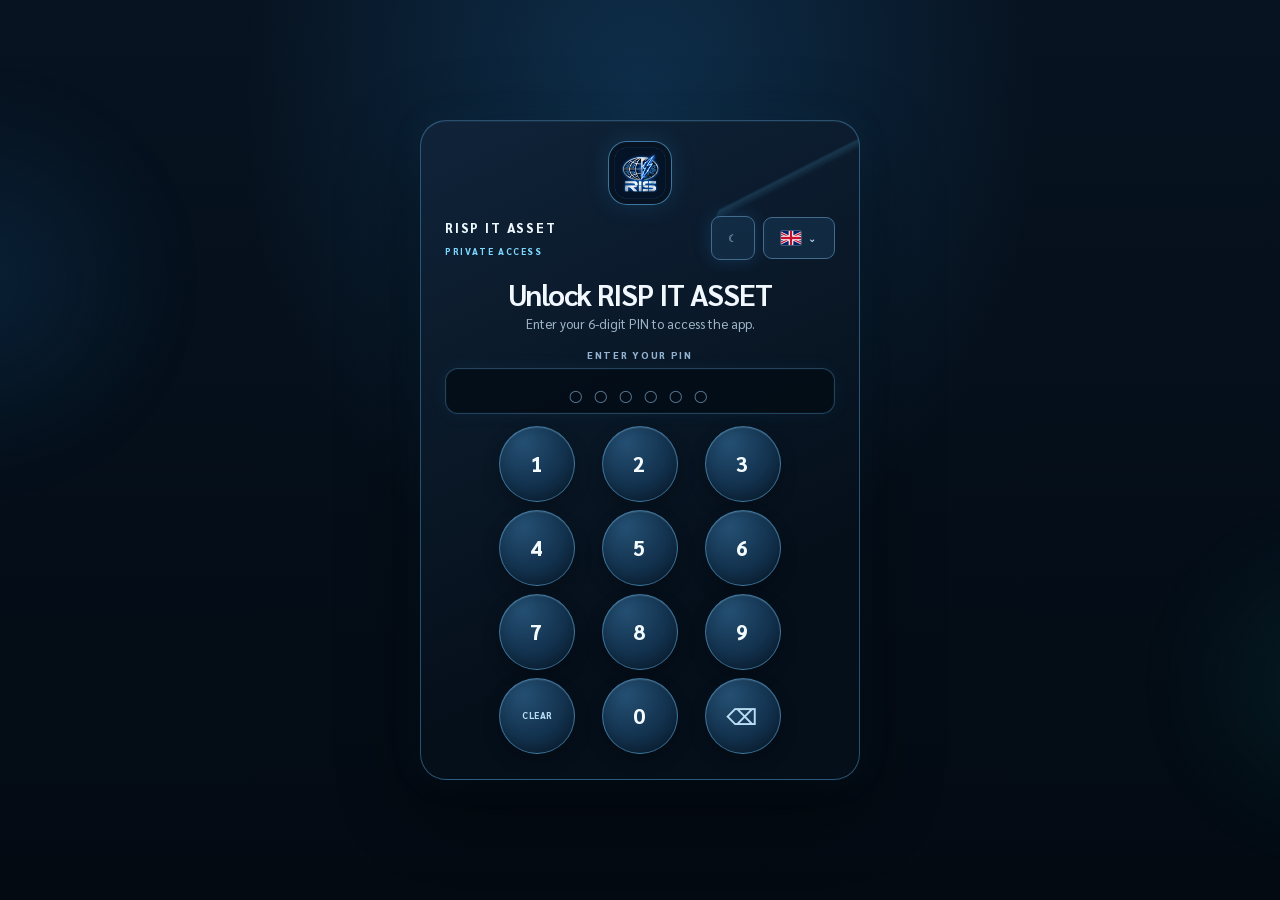
==== commit 911010bf: "Add files via upload" ====
--- a/v7/index.html
+++ b/v7/index.html
@@ -10,10 +10,10 @@
   <meta name="apple-mobile-web-app-status-bar-style" content="black-translucent">
   <meta name="apple-mobile-web-app-title" content="RISP IT ASSET">
   <title>RISP IT ASSET</title>
-  <link rel="manifest" href="./manifest.webmanifest?v=772">
+  <link rel="manifest" href="./manifest.webmanifest?v=7643">
   <link rel="icon" type="image/png" sizes="192x192" href="./icon-192.png">
   <link rel="apple-touch-icon" sizes="180x180" href="./apple-touch-icon.png">
-  <link rel="stylesheet" href="./styles.css?v=7641">
+  <link rel="stylesheet" href="./styles.css?v=7643">
 </head>
 <body>
   <div class="splash" id="splash">
@@ -528,7 +528,7 @@
   <script src="https://cdn.jsdelivr.net/npm/qr-scanner@1.4.2/qr-scanner.legacy.min.js"></script>
   <script src="https://cdn.jsdelivr.net/npm/jsqr@1.4.0/dist/jsQR.js"></script>
   <script src="https://cdn.jsdelivr.net/npm/qrcodejs@1.0.0/qrcode.min.js"></script>
-  <script src="./photo-tools.js?v=7641"></script>
-  <script src="./app.js?v=7641"></script>
+  <script src="./photo-tools.js?v=7643"></script>
+  <script src="./app.js?v=7643"></script>
 </body>
 </html>
--- a/v7/styles.css
+++ b/v7/styles.css
@@ -1963,3 +1963,72 @@
 .app-lock-overlay:not(.hidden){position:fixed!important;inset:0!important;height:100dvh!important;overflow:hidden!important;overscroll-behavior:none!important;touch-action:none!important}
 .maintenance-sheet .connect-head{display:grid!important;grid-template-columns:42px minmax(0,1fr) 38px!important;align-items:center!important;gap:10px!important}
 .maintenance-sheet .connect-head #closeMaintenanceBtn{position:static!important;grid-column:3!important;grid-row:1!important;justify-self:end!important;align-self:center!important;margin:0!important;transform:none!important}
+
+
+/* V7.6.43 — corrective interaction and visual balance pass */
+/* Brand marks: center the logo artwork inside every brand tile without stretching. */
+.brand-form-icon,.brand-choice-logo,.brand-logo-chip,.detail-brand-icon,
+.brand-selected-card>span,.brand-choice-mark{
+  display:grid!important;place-items:center!important;align-content:center!important;
+  justify-content:center!important;overflow:hidden!important;box-sizing:border-box!important;
+}
+.brand-form-icon img,.brand-choice-logo img,.brand-logo-chip img,.detail-brand-icon img{
+  display:block!important;position:static!important;float:none!important;
+  width:auto!important;height:auto!important;max-width:82%!important;max-height:76%!important;
+  object-fit:contain!important;object-position:center center!important;margin:auto!important;
+}
+.brand-choice-logo[data-wide-logo="1"] img,.brand-form-icon[data-wide-logo="1"] img,
+.detail-brand-icon[data-wide-logo="1"] img{max-width:90%!important;max-height:70%!important;width:auto!important;height:auto!important}
+.brand-selected-card>span{width:64px!important;height:52px!important;margin:0!important;padding:0!important}
+.brand-choice-mark{width:58px!important;height:48px!important;margin:0!important;padding:0!important}
+/* Compact helper labels and placeholders across Add/Edit and maintenance forms. */
+.field-hint,.maintenance-form .field-hint,.maintenance-sheet .field-hint{
+  font-size:8px!important;line-height:1.32!important;font-weight:450!important;letter-spacing:0!important;
+}
+.field input::placeholder,.field textarea::placeholder,
+.form-grid input::placeholder,.form-grid textarea::placeholder,
+.maintenance-form input::placeholder,.maintenance-form textarea::placeholder{
+  font-size:clamp(12px,3.2vw,14px)!important;line-height:1.35!important;opacity:.72!important;
+}
+.field label,.maintenance-form .connect-field>span{font-size:9px!important;line-height:1.3!important}
+@media(max-width:600px){
+  .field input::placeholder,.field textarea::placeholder,.form-grid input::placeholder,
+  .form-grid textarea::placeholder,.maintenance-form input::placeholder,.maintenance-form textarea::placeholder{font-size:13px!important}
+}
+/* Maintenance sheet title is centered in the space between icon and close control. */
+.maintenance-sheet .connect-head{
+  display:grid!important;grid-template-columns:42px minmax(0,1fr) 42px!important;
+  align-items:center!important;justify-items:stretch!important;
+}
+.maintenance-sheet .connect-head>div:nth-child(2){
+  min-width:0!important;text-align:center!important;display:flex!important;
+  flex-direction:column!important;align-items:center!important;justify-content:center!important;
+  padding:0 4px!important;
+}
+.maintenance-sheet .connect-head h2,.maintenance-sheet .connect-head small{
+  width:100%!important;text-align:center!important;
+}
+.maintenance-sheet .connect-icon,.maintenance-sheet .sheet-close-btn{
+  align-self:center!important;justify-self:center!important;margin:0!important;
+}
+/* PIN background: quiet, premium ambient motion; no layout shift, theme-aware. */
+.app-lock-overlay{isolation:isolate!important;overflow:hidden!important}
+.app-lock-overlay::before,.app-lock-overlay::after{
+  content:"";position:absolute;z-index:-1;pointer-events:none;border-radius:50%;
+  filter:blur(34px);opacity:.30;will-change:transform;
+}
+.app-lock-overlay::before{
+  width:min(72vw,420px);height:min(72vw,420px);left:-18%;top:8%;
+  background:radial-gradient(circle,rgba(38,142,220,.48),rgba(38,142,220,0) 68%);
+  animation:rispPinDriftA 13s ease-in-out infinite alternate;
+}
+.app-lock-overlay::after{
+  width:min(65vw,360px);height:min(65vw,360px);right:-18%;bottom:4%;
+  background:radial-gradient(circle,rgba(40,210,190,.28),rgba(40,210,190,0) 70%);
+  animation:rispPinDriftB 17s ease-in-out infinite alternate;
+}
+@keyframes rispPinDriftA{from{transform:translate3d(0,0,0) scale(.92)}to{transform:translate3d(18px,24px,0) scale(1.08)}}
+@keyframes rispPinDriftB{from{transform:translate3d(0,0,0) scale(1.04)}to{transform:translate3d(-22px,-18px,0) scale(.9)}}
+[data-theme="light"] .app-lock-overlay::before{opacity:.20;background:radial-gradient(circle,rgba(70,150,215,.34),transparent 70%)}
+[data-theme="light"] .app-lock-overlay::after{opacity:.14;background:radial-gradient(circle,rgba(70,190,175,.28),transparent 70%)}
+@media(prefers-reduced-motion:reduce){.app-lock-overlay::before,.app-lock-overlay::after{animation:none!important}}
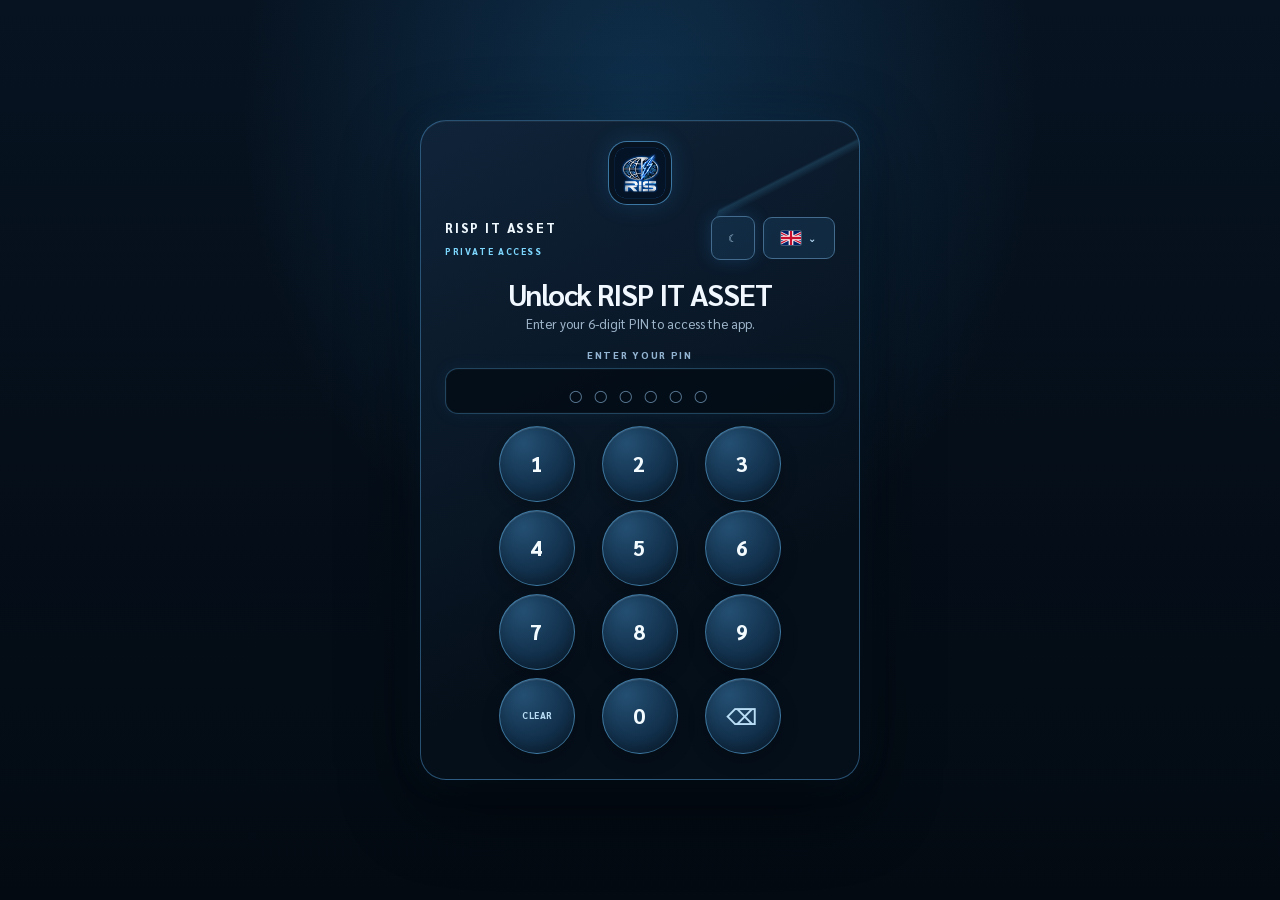
==== commit e7f0f806: "Add files via upload" ====
--- a/v7/index.html
+++ b/v7/index.html
@@ -10,10 +10,10 @@
   <meta name="apple-mobile-web-app-status-bar-style" content="black-translucent">
   <meta name="apple-mobile-web-app-title" content="RISP IT ASSET">
   <title>RISP IT ASSET</title>
-  <link rel="manifest" href="./manifest.webmanifest?v=7643">
+  <link rel="manifest" href="./manifest.webmanifest?v=772">
   <link rel="icon" type="image/png" sizes="192x192" href="./icon-192.png">
   <link rel="apple-touch-icon" sizes="180x180" href="./apple-touch-icon.png">
-  <link rel="stylesheet" href="./styles.css?v=7643">
+  <link rel="stylesheet" href="./styles.css?v=7642">
 </head>
 <body>
   <div class="splash" id="splash">
@@ -528,7 +528,7 @@
   <script src="https://cdn.jsdelivr.net/npm/qr-scanner@1.4.2/qr-scanner.legacy.min.js"></script>
   <script src="https://cdn.jsdelivr.net/npm/jsqr@1.4.0/dist/jsQR.js"></script>
   <script src="https://cdn.jsdelivr.net/npm/qrcodejs@1.0.0/qrcode.min.js"></script>
-  <script src="./photo-tools.js?v=7643"></script>
-  <script src="./app.js?v=7643"></script>
+  <script src="./photo-tools.js?v=7642"></script>
+  <script src="./app.js?v=7642"></script>
 </body>
 </html>
--- a/v7/styles.css
+++ b/v7/styles.css
@@ -1963,72 +1963,3 @@
 .app-lock-overlay:not(.hidden){position:fixed!important;inset:0!important;height:100dvh!important;overflow:hidden!important;overscroll-behavior:none!important;touch-action:none!important}
 .maintenance-sheet .connect-head{display:grid!important;grid-template-columns:42px minmax(0,1fr) 38px!important;align-items:center!important;gap:10px!important}
 .maintenance-sheet .connect-head #closeMaintenanceBtn{position:static!important;grid-column:3!important;grid-row:1!important;justify-self:end!important;align-self:center!important;margin:0!important;transform:none!important}
-
-
-/* V7.6.43 — corrective interaction and visual balance pass */
-/* Brand marks: center the logo artwork inside every brand tile without stretching. */
-.brand-form-icon,.brand-choice-logo,.brand-logo-chip,.detail-brand-icon,
-.brand-selected-card>span,.brand-choice-mark{
-  display:grid!important;place-items:center!important;align-content:center!important;
-  justify-content:center!important;overflow:hidden!important;box-sizing:border-box!important;
-}
-.brand-form-icon img,.brand-choice-logo img,.brand-logo-chip img,.detail-brand-icon img{
-  display:block!important;position:static!important;float:none!important;
-  width:auto!important;height:auto!important;max-width:82%!important;max-height:76%!important;
-  object-fit:contain!important;object-position:center center!important;margin:auto!important;
-}
-.brand-choice-logo[data-wide-logo="1"] img,.brand-form-icon[data-wide-logo="1"] img,
-.detail-brand-icon[data-wide-logo="1"] img{max-width:90%!important;max-height:70%!important;width:auto!important;height:auto!important}
-.brand-selected-card>span{width:64px!important;height:52px!important;margin:0!important;padding:0!important}
-.brand-choice-mark{width:58px!important;height:48px!important;margin:0!important;padding:0!important}
-/* Compact helper labels and placeholders across Add/Edit and maintenance forms. */
-.field-hint,.maintenance-form .field-hint,.maintenance-sheet .field-hint{
-  font-size:8px!important;line-height:1.32!important;font-weight:450!important;letter-spacing:0!important;
-}
-.field input::placeholder,.field textarea::placeholder,
-.form-grid input::placeholder,.form-grid textarea::placeholder,
-.maintenance-form input::placeholder,.maintenance-form textarea::placeholder{
-  font-size:clamp(12px,3.2vw,14px)!important;line-height:1.35!important;opacity:.72!important;
-}
-.field label,.maintenance-form .connect-field>span{font-size:9px!important;line-height:1.3!important}
-@media(max-width:600px){
-  .field input::placeholder,.field textarea::placeholder,.form-grid input::placeholder,
-  .form-grid textarea::placeholder,.maintenance-form input::placeholder,.maintenance-form textarea::placeholder{font-size:13px!important}
-}
-/* Maintenance sheet title is centered in the space between icon and close control. */
-.maintenance-sheet .connect-head{
-  display:grid!important;grid-template-columns:42px minmax(0,1fr) 42px!important;
-  align-items:center!important;justify-items:stretch!important;
-}
-.maintenance-sheet .connect-head>div:nth-child(2){
-  min-width:0!important;text-align:center!important;display:flex!important;
-  flex-direction:column!important;align-items:center!important;justify-content:center!important;
-  padding:0 4px!important;
-}
-.maintenance-sheet .connect-head h2,.maintenance-sheet .connect-head small{
-  width:100%!important;text-align:center!important;
-}
-.maintenance-sheet .connect-icon,.maintenance-sheet .sheet-close-btn{
-  align-self:center!important;justify-self:center!important;margin:0!important;
-}
-/* PIN background: quiet, premium ambient motion; no layout shift, theme-aware. */
-.app-lock-overlay{isolation:isolate!important;overflow:hidden!important}
-.app-lock-overlay::before,.app-lock-overlay::after{
-  content:"";position:absolute;z-index:-1;pointer-events:none;border-radius:50%;
-  filter:blur(34px);opacity:.30;will-change:transform;
-}
-.app-lock-overlay::before{
-  width:min(72vw,420px);height:min(72vw,420px);left:-18%;top:8%;
-  background:radial-gradient(circle,rgba(38,142,220,.48),rgba(38,142,220,0) 68%);
-  animation:rispPinDriftA 13s ease-in-out infinite alternate;
-}
-.app-lock-overlay::after{
-  width:min(65vw,360px);height:min(65vw,360px);right:-18%;bottom:4%;
-  background:radial-gradient(circle,rgba(40,210,190,.28),rgba(40,210,190,0) 70%);
-  animation:rispPinDriftB 17s ease-in-out infinite alternate;
-}
-@keyframes rispPinDriftA{from{transform:translate3d(0,0,0) scale(.92)}to{transform:translate3d(18px,24px,0) scale(1.08)}}
-@keyframes rispPinDriftB{from{transform:translate3d(0,0,0) scale(1.04)}to{transform:translate3d(-22px,-18px,0) scale(.9)}}
-[data-theme="light"] .app-lock-overlay::before{opacity:.20;background:radial-gradient(circle,rgba(70,150,215,.34),transparent 70%)}
-[data-theme="light"] .app-lock-overlay::after{opacity:.14;background:radial-gradient(circle,rgba(70,190,175,.28),transparent 70%)}
-@media(prefers-reduced-motion:reduce){.app-lock-overlay::before,.app-lock-overlay::after{animation:none!important}}
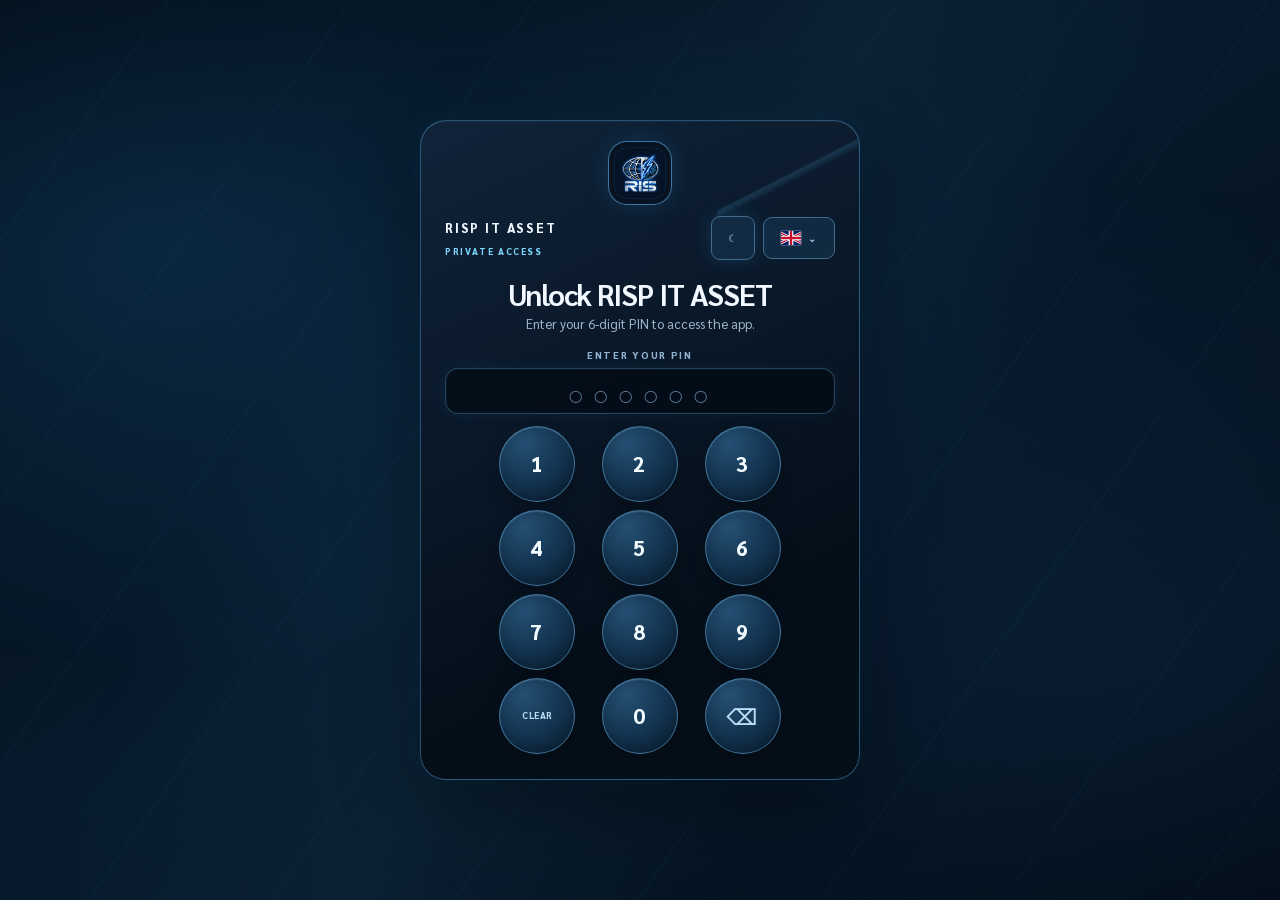
==== commit 9c9251f9: "Add files via upload" ====
--- a/v7/index.html
+++ b/v7/index.html
@@ -13,7 +13,7 @@
   <link rel="manifest" href="./manifest.webmanifest?v=772">
   <link rel="icon" type="image/png" sizes="192x192" href="./icon-192.png">
   <link rel="apple-touch-icon" sizes="180x180" href="./apple-touch-icon.png">
-  <link rel="stylesheet" href="./styles.css?v=7642">
+  <link rel="stylesheet" href="./styles.css?v=7643">
 </head>
 <body>
   <div class="splash" id="splash">
@@ -528,7 +528,7 @@
   <script src="https://cdn.jsdelivr.net/npm/qr-scanner@1.4.2/qr-scanner.legacy.min.js"></script>
   <script src="https://cdn.jsdelivr.net/npm/jsqr@1.4.0/dist/jsQR.js"></script>
   <script src="https://cdn.jsdelivr.net/npm/qrcodejs@1.0.0/qrcode.min.js"></script>
-  <script src="./photo-tools.js?v=7642"></script>
-  <script src="./app.js?v=7642"></script>
+  <script src="./photo-tools.js?v=7643"></script>
+  <script src="./app.js?v=7643"></script>
 </body>
 </html>
--- a/v7/styles.css
+++ b/v7/styles.css
@@ -1963,3 +1963,79 @@
 .app-lock-overlay:not(.hidden){position:fixed!important;inset:0!important;height:100dvh!important;overflow:hidden!important;overscroll-behavior:none!important;touch-action:none!important}
 .maintenance-sheet .connect-head{display:grid!important;grid-template-columns:42px minmax(0,1fr) 38px!important;align-items:center!important;gap:10px!important}
 .maintenance-sheet .connect-head #closeMaintenanceBtn{position:static!important;grid-column:3!important;grid-row:1!important;justify-self:end!important;align-self:center!important;margin:0!important;transform:none!important}
+
+
+/* V7.6.43 — precise brand cards, field helper hierarchy and animated PIN backdrop */
+.brand-choice-strip{
+ display:flex!important;flex-wrap:nowrap!important;overflow-x:auto!important;overflow-y:hidden!important;
+ gap:7px!important;padding:2px 1px 8px!important;scroll-snap-type:x proximity!important;
+}
+.brand-choice{
+ flex:0 0 88px!important;width:88px!important;min-width:88px!important;height:52px!important;
+ min-height:52px!important;display:grid!important;grid-template-columns:32px minmax(0,1fr)!important;
+ grid-template-rows:1fr!important;align-items:center!important;justify-items:center!important;
+ gap:5px!important;padding:5px!important;text-align:center!important;border-radius:12px!important;
+}
+.brand-choice-logo{
+ width:30px!important;height:30px!important;min-width:30px!important;max-width:30px!important;
+ border-radius:7px!important;padding:2px!important;background:#f5f8fb!important;
+ display:grid!important;place-items:center!important;overflow:hidden!important;
+}
+.brand-choice-logo img{
+ width:100%!important;height:100%!important;max-width:100%!important;max-height:100%!important;
+ object-fit:contain!important;object-position:center!important;display:block!important;
+}
+.brand-choice b{font-size:8px!important;line-height:1.1!important;white-space:normal!important;text-align:center!important}
+.brand-select-line{grid-template-columns:42px minmax(0,1fr)!important;gap:9px!important}
+.brand-form-icon{width:42px!important;height:42px!important;min-width:42px!important;max-width:42px!important;
+ border-radius:10px!important;padding:3px!important;background:#f5f8fb!important}
+.brand-form-icon img{width:100%!important;height:100%!important;max-width:100%!important;max-height:100%!important;
+ object-fit:contain!important;object-position:center!important}
+.brand-select-wrap .brand-select-line{min-height:44px!important}
+.field-hint{
+ display:block!important;font-size:9px!important;line-height:1.28!important;font-weight:450!important;
+ letter-spacing:0!important;margin:3px 0 0!important;min-height:0!important;
+ color:#91a8bc!important;opacity:.95!important
+}
+[data-theme="light"] .field-hint{color:#647b8f!important}
+[data-theme="dark"] .field-hint{color:#91a8bc!important}
+.field label{font-size:10px!important;line-height:1.2!important}
+.field input,.field select,.field textarea{font-size:14px!important}
+.field select{font-size:14px!important}
+.field input::placeholder,.field textarea::placeholder{font-size:12px!important;opacity:.72!important}
+.app-lock-overlay:not(.hidden){
+ isolation:isolate!important;overflow:hidden!important;touch-action:none!important;
+ background:linear-gradient(145deg,#030a13,#071a2c 48%,#020810)!important;
+}
+.app-lock-overlay:not(.hidden)::before,.app-lock-overlay:not(.hidden)::after{
+ content:"";position:absolute;inset:-25%;z-index:-1;pointer-events:none;will-change:transform;
+}
+.app-lock-overlay:not(.hidden)::before{
+ background:
+  radial-gradient(ellipse at 25% 35%,rgba(31,132,205,.20),transparent 34%),
+  radial-gradient(ellipse at 75% 65%,rgba(32,91,151,.18),transparent 38%),
+  linear-gradient(120deg,transparent 35%,rgba(77,179,235,.08) 49%,transparent 62%);
+ animation:rispPinAurora 18s ease-in-out infinite alternate;
+}
+.app-lock-overlay:not(.hidden)::after{
+ background:repeating-linear-gradient(125deg,transparent 0 78px,rgba(89,171,225,.035) 79px 80px,transparent 81px 150px);
+ animation:rispPinGrid 32s linear infinite;
+}
+@keyframes rispPinAurora{0%{transform:translate3d(-2%,1%,0) rotate(-3deg) scale(1)}100%{transform:translate3d(3%,-2%,0) rotate(4deg) scale(1.08)}}
+@keyframes rispPinGrid{from{transform:translate3d(-2%,0,0)}to{transform:translate3d(2%,1%,0)}}
+[data-theme="light"] .app-lock-overlay:not(.hidden){
+ background:linear-gradient(145deg,#eaf3fb,#dcebf7 50%,#f6f9fc)!important;
+}
+[data-theme="light"] .app-lock-overlay:not(.hidden)::before{
+ background:radial-gradient(ellipse at 25% 35%,rgba(65,153,216,.18),transparent 38%),
+ radial-gradient(ellipse at 75% 65%,rgba(90,178,220,.16),transparent 38%);
+}
+@media(prefers-reduced-motion:reduce){
+ .app-lock-overlay:not(.hidden)::before,.app-lock-overlay:not(.hidden)::after{animation:none!important}
+}
+@media(max-width:430px){
+ .brand-choice{flex-basis:88px!important;width:88px!important}
+ .field-hint{font-size:8.5px!important;line-height:1.25!important}
+ .field label{font-size:9px!important}
+ .field input,.field select,.field textarea{font-size:13px!important}
+}
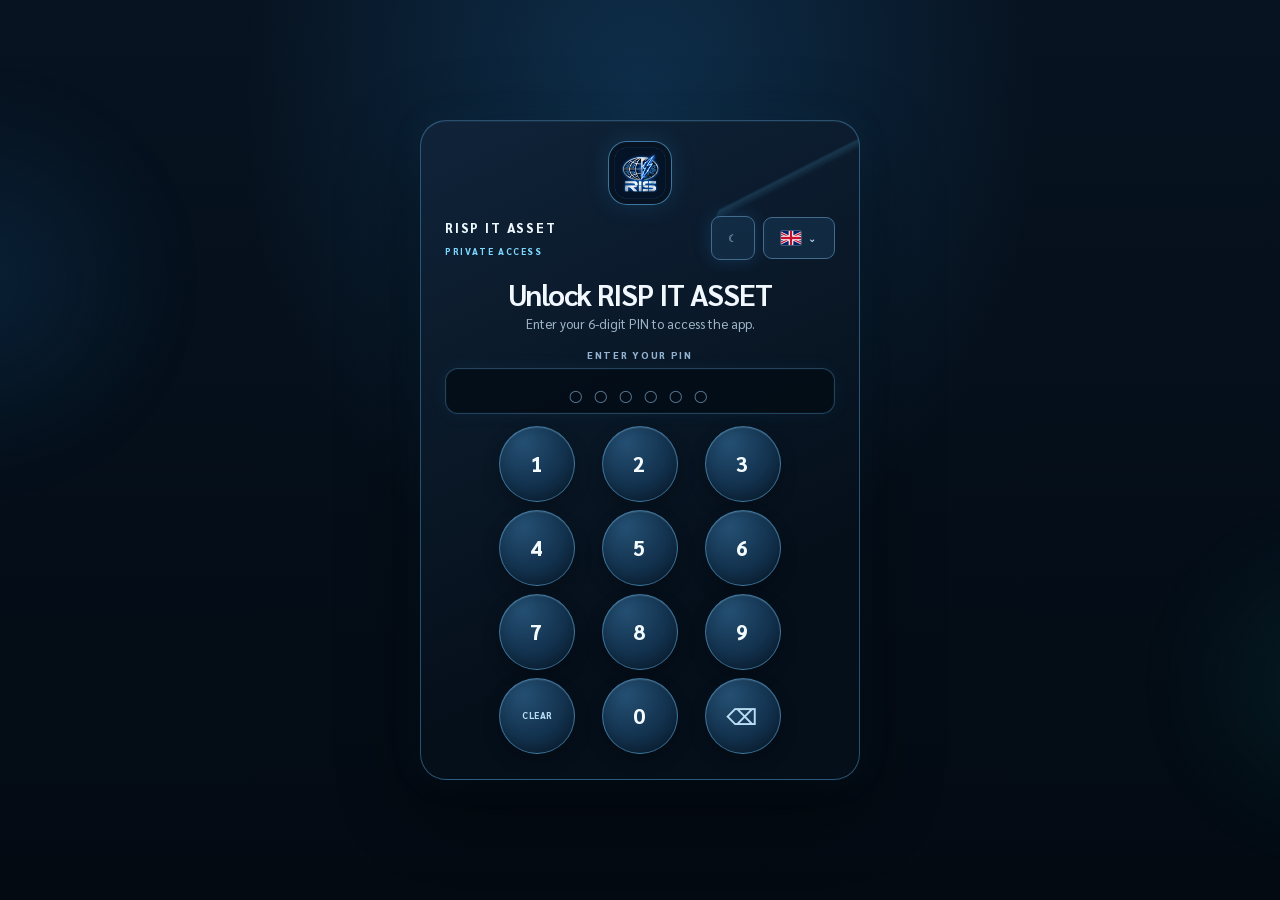
==== commit f32de33f: "Add files via upload" ====
--- a/v7/index.html
+++ b/v7/index.html
@@ -10,10 +10,10 @@
   <meta name="apple-mobile-web-app-status-bar-style" content="black-translucent">
   <meta name="apple-mobile-web-app-title" content="RISP IT ASSET">
   <title>RISP IT ASSET</title>
-  <link rel="manifest" href="./manifest.webmanifest?v=772">
+  <link rel="manifest" href="./manifest.webmanifest?v=7644">
   <link rel="icon" type="image/png" sizes="192x192" href="./icon-192.png">
   <link rel="apple-touch-icon" sizes="180x180" href="./apple-touch-icon.png">
-  <link rel="stylesheet" href="./styles.css?v=7643">
+  <link rel="stylesheet" href="./styles.css?v=7644">
 </head>
 <body>
   <div class="splash" id="splash">
@@ -528,7 +528,7 @@
   <script src="https://cdn.jsdelivr.net/npm/qr-scanner@1.4.2/qr-scanner.legacy.min.js"></script>
   <script src="https://cdn.jsdelivr.net/npm/jsqr@1.4.0/dist/jsQR.js"></script>
   <script src="https://cdn.jsdelivr.net/npm/qrcodejs@1.0.0/qrcode.min.js"></script>
-  <script src="./photo-tools.js?v=7643"></script>
-  <script src="./app.js?v=7643"></script>
+  <script src="./photo-tools.js?v=7644"></script>
+  <script src="./app.js?v=7644"></script>
 </body>
 </html>
--- a/v7/styles.css
+++ b/v7/styles.css
@@ -1965,77 +1965,70 @@
 .maintenance-sheet .connect-head #closeMaintenanceBtn{position:static!important;grid-column:3!important;grid-row:1!important;justify-self:end!important;align-self:center!important;margin:0!important;transform:none!important}
 
 
-/* V7.6.43 — precise brand cards, field helper hierarchy and animated PIN backdrop */
-.brand-choice-strip{
- display:flex!important;flex-wrap:nowrap!important;overflow-x:auto!important;overflow-y:hidden!important;
- gap:7px!important;padding:2px 1px 8px!important;scroll-snap-type:x proximity!important;
-}
-.brand-choice{
- flex:0 0 88px!important;width:88px!important;min-width:88px!important;height:52px!important;
- min-height:52px!important;display:grid!important;grid-template-columns:32px minmax(0,1fr)!important;
- grid-template-rows:1fr!important;align-items:center!important;justify-items:center!important;
- gap:5px!important;padding:5px!important;text-align:center!important;border-radius:12px!important;
-}
-.brand-choice-logo{
- width:30px!important;height:30px!important;min-width:30px!important;max-width:30px!important;
- border-radius:7px!important;padding:2px!important;background:#f5f8fb!important;
- display:grid!important;place-items:center!important;overflow:hidden!important;
-}
-.brand-choice-logo img{
- width:100%!important;height:100%!important;max-width:100%!important;max-height:100%!important;
- object-fit:contain!important;object-position:center!important;display:block!important;
-}
-.brand-choice b{font-size:8px!important;line-height:1.1!important;white-space:normal!important;text-align:center!important}
-.brand-select-line{grid-template-columns:42px minmax(0,1fr)!important;gap:9px!important}
-.brand-form-icon{width:42px!important;height:42px!important;min-width:42px!important;max-width:42px!important;
- border-radius:10px!important;padding:3px!important;background:#f5f8fb!important}
-.brand-form-icon img{width:100%!important;height:100%!important;max-width:100%!important;max-height:100%!important;
- object-fit:contain!important;object-position:center!important}
-.brand-select-wrap .brand-select-line{min-height:44px!important}
-.field-hint{
- display:block!important;font-size:9px!important;line-height:1.28!important;font-weight:450!important;
- letter-spacing:0!important;margin:3px 0 0!important;min-height:0!important;
- color:#91a8bc!important;opacity:.95!important
-}
-[data-theme="light"] .field-hint{color:#647b8f!important}
-[data-theme="dark"] .field-hint{color:#91a8bc!important}
-.field label{font-size:10px!important;line-height:1.2!important}
-.field input,.field select,.field textarea{font-size:14px!important}
-.field select{font-size:14px!important}
-.field input::placeholder,.field textarea::placeholder{font-size:12px!important;opacity:.72!important}
-.app-lock-overlay:not(.hidden){
- isolation:isolate!important;overflow:hidden!important;touch-action:none!important;
- background:linear-gradient(145deg,#030a13,#071a2c 48%,#020810)!important;
-}
-.app-lock-overlay:not(.hidden)::before,.app-lock-overlay:not(.hidden)::after{
- content:"";position:absolute;inset:-25%;z-index:-1;pointer-events:none;will-change:transform;
-}
-.app-lock-overlay:not(.hidden)::before{
- background:
-  radial-gradient(ellipse at 25% 35%,rgba(31,132,205,.20),transparent 34%),
-  radial-gradient(ellipse at 75% 65%,rgba(32,91,151,.18),transparent 38%),
-  linear-gradient(120deg,transparent 35%,rgba(77,179,235,.08) 49%,transparent 62%);
- animation:rispPinAurora 18s ease-in-out infinite alternate;
-}
-.app-lock-overlay:not(.hidden)::after{
- background:repeating-linear-gradient(125deg,transparent 0 78px,rgba(89,171,225,.035) 79px 80px,transparent 81px 150px);
- animation:rispPinGrid 32s linear infinite;
-}
-@keyframes rispPinAurora{0%{transform:translate3d(-2%,1%,0) rotate(-3deg) scale(1)}100%{transform:translate3d(3%,-2%,0) rotate(4deg) scale(1.08)}}
-@keyframes rispPinGrid{from{transform:translate3d(-2%,0,0)}to{transform:translate3d(2%,1%,0)}}
-[data-theme="light"] .app-lock-overlay:not(.hidden){
- background:linear-gradient(145deg,#eaf3fb,#dcebf7 50%,#f6f9fc)!important;
-}
-[data-theme="light"] .app-lock-overlay:not(.hidden)::before{
- background:radial-gradient(ellipse at 25% 35%,rgba(65,153,216,.18),transparent 38%),
- radial-gradient(ellipse at 75% 65%,rgba(90,178,220,.16),transparent 38%);
-}
-@media(prefers-reduced-motion:reduce){
- .app-lock-overlay:not(.hidden)::before,.app-lock-overlay:not(.hidden)::after{animation:none!important}
-}
-@media(max-width:430px){
- .brand-choice{flex-basis:88px!important;width:88px!important}
- .field-hint{font-size:8.5px!important;line-height:1.25!important}
- .field label{font-size:9px!important}
- .field input,.field select,.field textarea{font-size:13px!important}
-}
+/* V7.6.43 — corrective interaction and visual balance pass */
+/* Brand marks: center the logo artwork inside every brand tile without stretching. */
+.brand-form-icon,.brand-choice-logo,.brand-logo-chip,.detail-brand-icon,
+.brand-selected-card>span,.brand-choice-mark{
+  display:grid!important;place-items:center!important;align-content:center!important;
+  justify-content:center!important;overflow:hidden!important;box-sizing:border-box!important;
+}
+.brand-form-icon img,.brand-choice-logo img,.brand-logo-chip img,.detail-brand-icon img{
+  display:block!important;position:static!important;float:none!important;
+  width:auto!important;height:auto!important;max-width:82%!important;max-height:76%!important;
+  object-fit:contain!important;object-position:center center!important;margin:auto!important;
+}
+.brand-choice-logo[data-wide-logo="1"] img,.brand-form-icon[data-wide-logo="1"] img,
+.detail-brand-icon[data-wide-logo="1"] img{max-width:90%!important;max-height:70%!important;width:auto!important;height:auto!important}
+.brand-selected-card>span{width:64px!important;height:52px!important;margin:0!important;padding:0!important}
+.brand-choice-mark{width:58px!important;height:48px!important;margin:0!important;padding:0!important}
+/* Compact helper labels and placeholders across Add/Edit and maintenance forms. */
+.field-hint,.maintenance-form .field-hint,.maintenance-sheet .field-hint{
+  font-size:8px!important;line-height:1.32!important;font-weight:450!important;letter-spacing:0!important;
+}
+.field input::placeholder,.field textarea::placeholder,
+.form-grid input::placeholder,.form-grid textarea::placeholder,
+.maintenance-form input::placeholder,.maintenance-form textarea::placeholder{
+  font-size:clamp(12px,3.2vw,14px)!important;line-height:1.35!important;opacity:.72!important;
+}
+.field label,.maintenance-form .connect-field>span{font-size:9px!important;line-height:1.3!important}
+@media(max-width:600px){
+  .field input::placeholder,.field textarea::placeholder,.form-grid input::placeholder,
+  .form-grid textarea::placeholder,.maintenance-form input::placeholder,.maintenance-form textarea::placeholder{font-size:13px!important}
+}
+/* Maintenance sheet title is centered in the space between icon and close control. */
+.maintenance-sheet .connect-head{
+  display:grid!important;grid-template-columns:42px minmax(0,1fr) 42px!important;
+  align-items:center!important;justify-items:stretch!important;
+}
+.maintenance-sheet .connect-head>div:nth-child(2){
+  min-width:0!important;text-align:center!important;display:flex!important;
+  flex-direction:column!important;align-items:center!important;justify-content:center!important;
+  padding:0 4px!important;
+}
+.maintenance-sheet .connect-head h2,.maintenance-sheet .connect-head small{
+  width:100%!important;text-align:center!important;
+}
+.maintenance-sheet .connect-icon,.maintenance-sheet .sheet-close-btn{
+  align-self:center!important;justify-self:center!important;margin:0!important;
+}
+/* PIN background: quiet, premium ambient motion; no layout shift, theme-aware. */
+.app-lock-overlay{isolation:isolate!important;overflow:hidden!important}
+.app-lock-overlay::before,.app-lock-overlay::after{
+  content:"";position:absolute;z-index:-1;pointer-events:none;border-radius:50%;
+  filter:blur(34px);opacity:.30;will-change:transform;
+}
+.app-lock-overlay::before{
+  width:min(72vw,420px);height:min(72vw,420px);left:-18%;top:8%;
+  background:radial-gradient(circle,rgba(38,142,220,.48),rgba(38,142,220,0) 68%);
+  animation:rispPinDriftA 13s ease-in-out infinite alternate;
+}
+.app-lock-overlay::after{
+  width:min(65vw,360px);height:min(65vw,360px);right:-18%;bottom:4%;
+  background:radial-gradient(circle,rgba(40,210,190,.28),rgba(40,210,190,0) 70%);
+  animation:rispPinDriftB 17s ease-in-out infinite alternate;
+}
+@keyframes rispPinDriftA{from{transform:translate3d(0,0,0) scale(.92)}to{transform:translate3d(18px,24px,0) scale(1.08)}}
+@keyframes rispPinDriftB{from{transform:translate3d(0,0,0) scale(1.04)}to{transform:translate3d(-22px,-18px,0) scale(.9)}}
+[data-theme="light"] .app-lock-overlay::before{opacity:.20;background:radial-gradient(circle,rgba(70,150,215,.34),transparent 70%)}
+[data-theme="light"] .app-lock-overlay::after{opacity:.14;background:radial-gradient(circle,rgba(70,190,175,.28),transparent 70%)}
+@media(prefers-reduced-motion:reduce){.app-lock-overlay::before,.app-lock-overlay::after{animation:none!important}}
